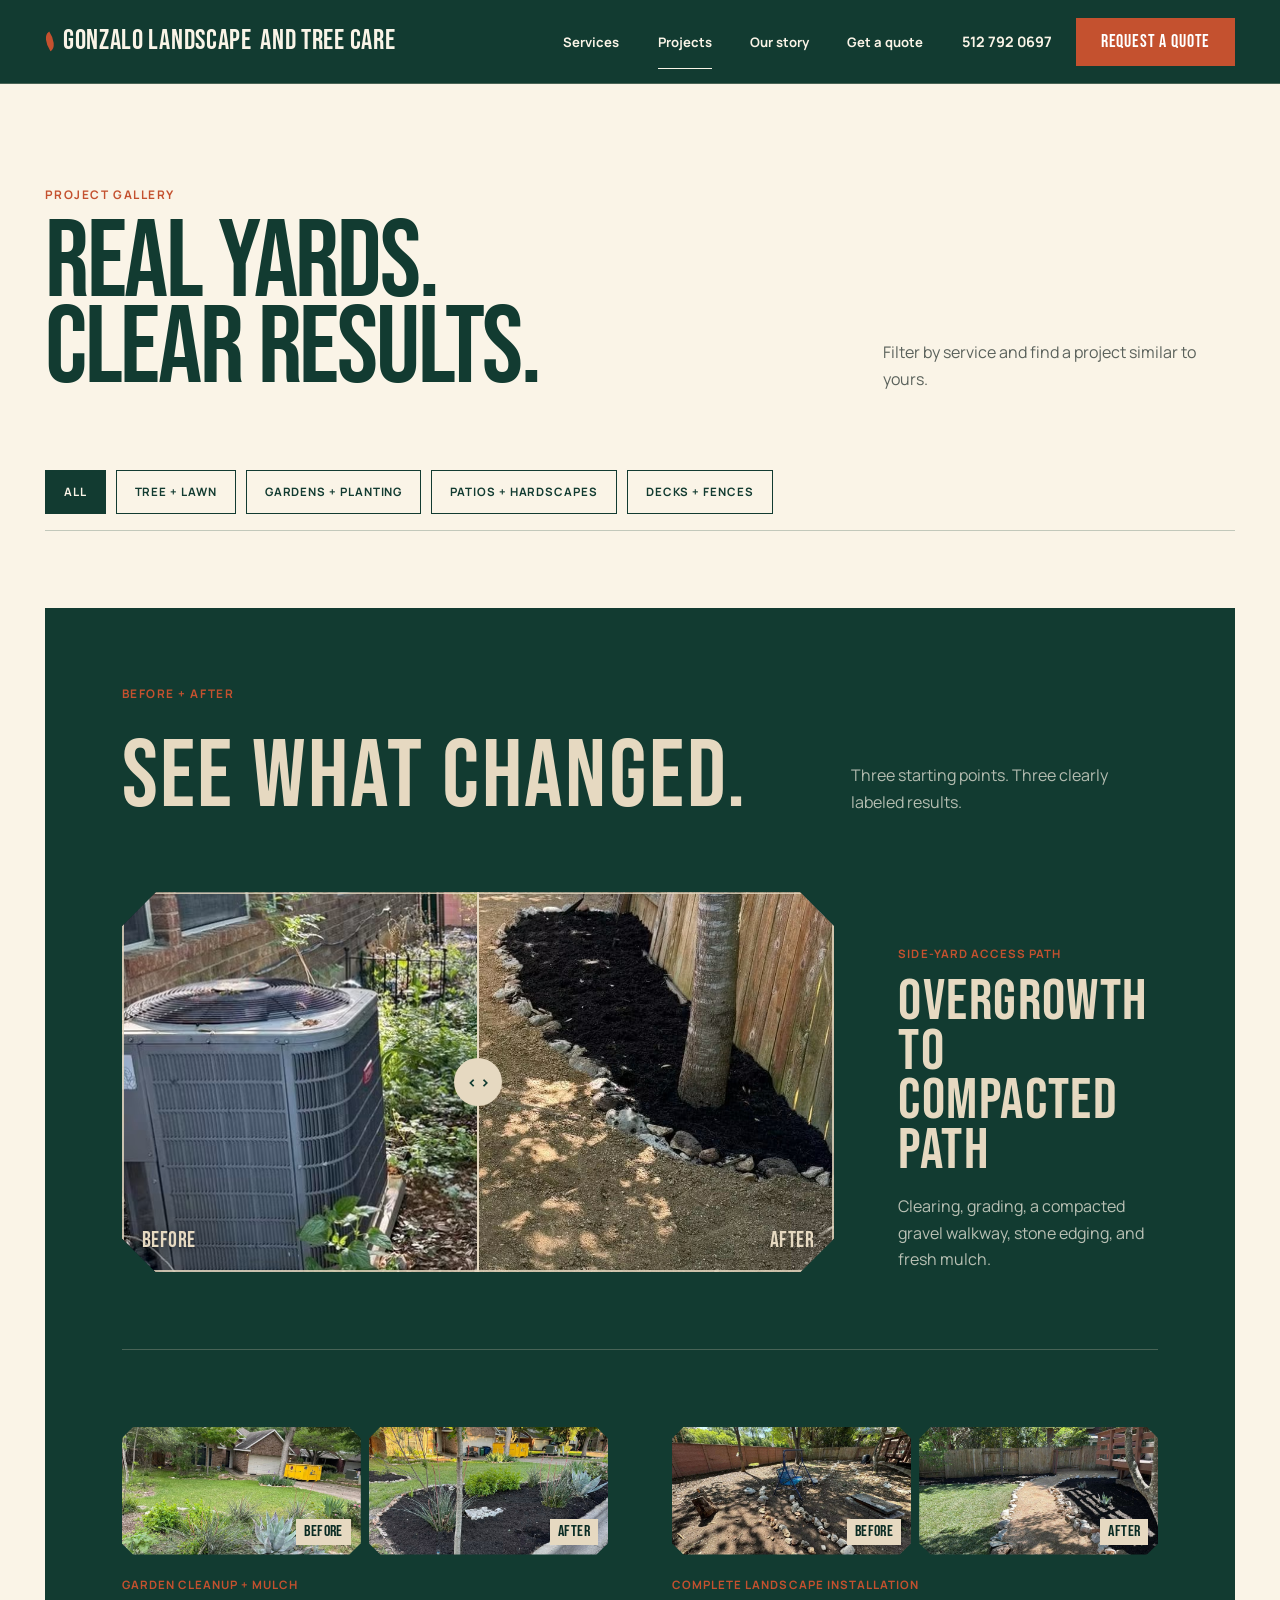
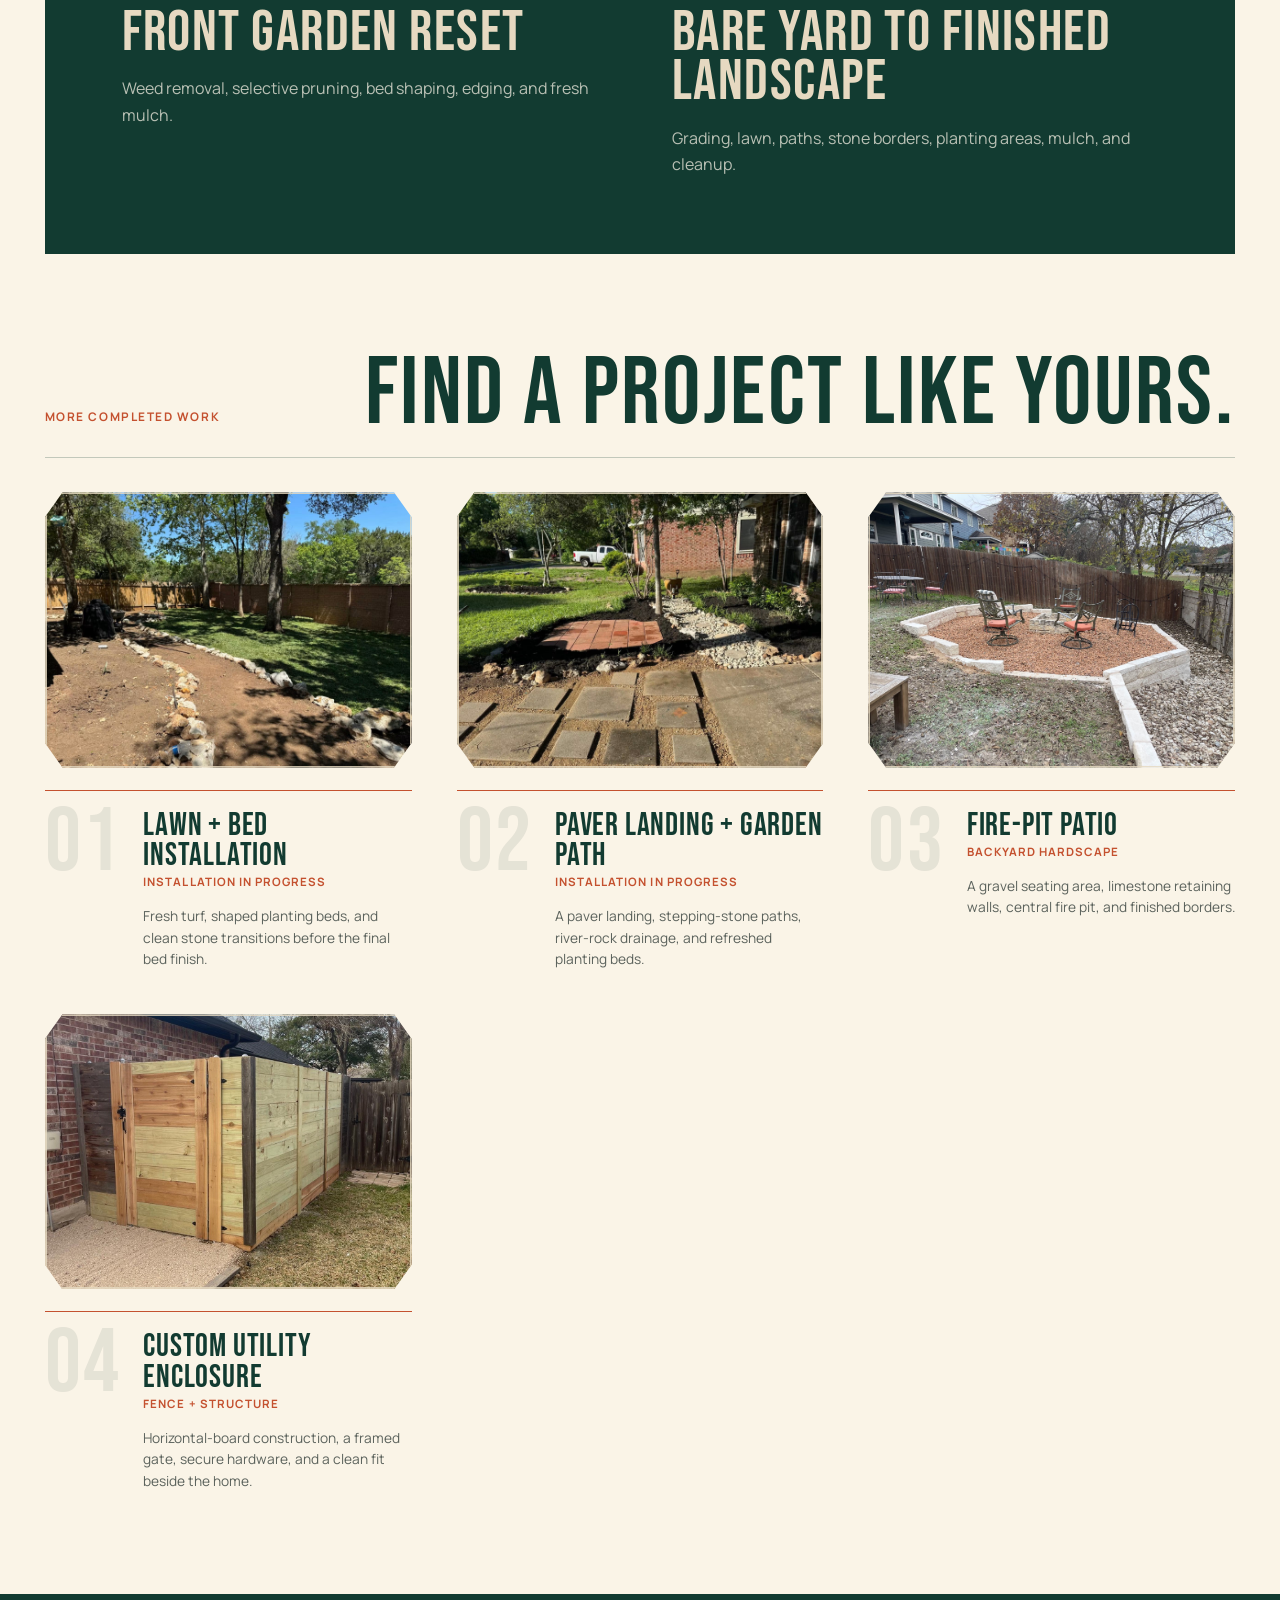
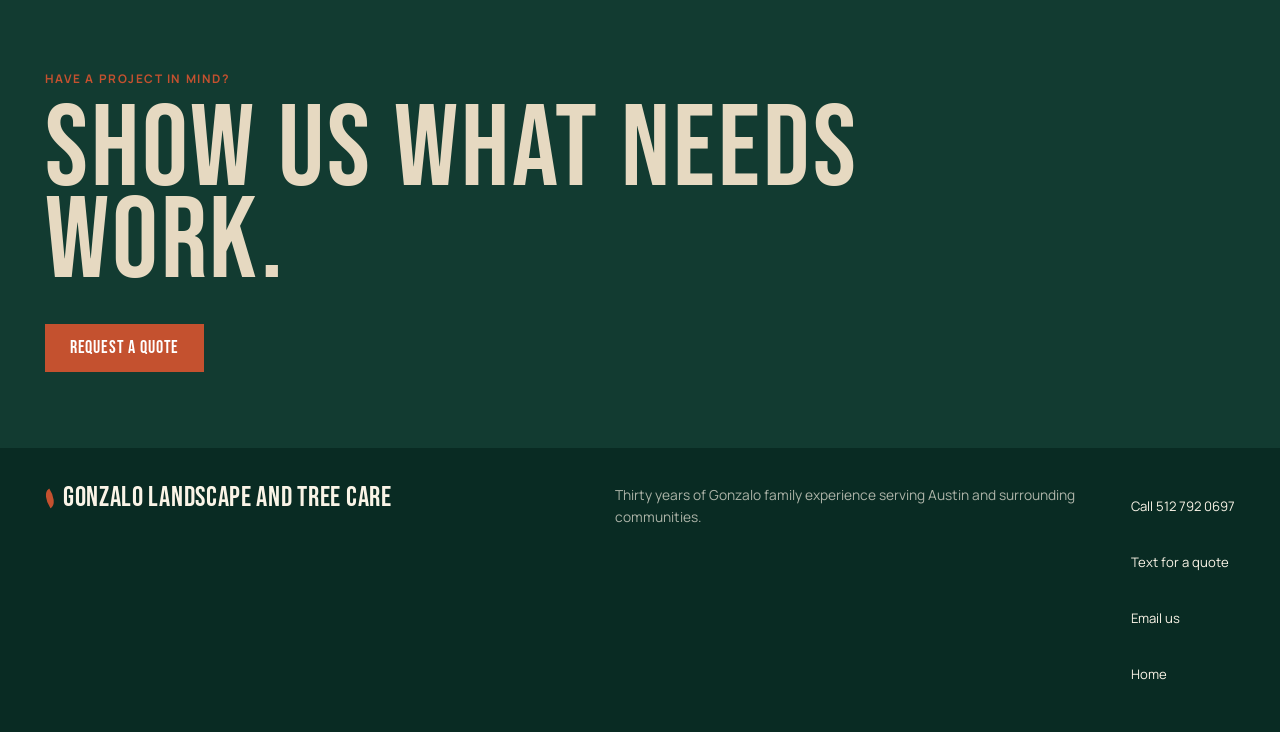
==== projects.html @ c230d627 "Fix mobile company header" ====
<!doctype html>
<html lang="en">
  <head>
    <meta charset="UTF-8" />
    <meta name="viewport" content="width=device-width, initial-scale=1.0" />
    <meta name="description" content="See real Austin-area landscaping projects, including lawn and garden work, patios, paths, decks, fences, and clearly labeled before-and-after results." />
    <meta name="theme-color" content="#123b31" />
    <title>Projects | Gonzalo Landscape and Tree Care</title>
    <link rel="icon" href="data:image/svg+xml,%3Csvg xmlns='http://www.w3.org/2000/svg' viewBox='0 0 64 64'%3E%3Crect width='64' height='64' rx='12' fill='%23123b31'/%3E%3Cpath d='M18 42C18 25 30 13 48 14C47 32 35 44 18 42Z' fill='%23e6d9c1'/%3E%3Cpath d='M19 43C28 34 35 27 47 16' stroke='%23c4512f' stroke-width='4'/%3E%3C/svg%3E" />
    <link rel="preconnect" href="https://fonts.googleapis.com" />
    <link rel="preconnect" href="https://fonts.gstatic.com" crossorigin />
    <link href="https://fonts.googleapis.com/css2?family=Bebas+Neue&amp;family=Manrope:wght@400;500;600;700&amp;display=swap" rel="stylesheet" />
    <link rel="stylesheet" href="styles.css?v=20260812-4" />
  </head>
  <body>
    <a class="skip-link" href="#main-content">Skip to content</a>
    <header class="site-header" data-header>
      <a class="brand display-type" href="index.html"><span class="brand-name">Gonzalo Landscape</span><span class="brand-service">and Tree Care</span></a>
      <button class="menu-toggle display-type" type="button" aria-expanded="false" aria-controls="primary-navigation" data-menu-toggle>Menu</button>
      <nav class="site-nav" id="primary-navigation" aria-label="Primary navigation" data-nav>
        <a href="index.html#services">Services</a>
        <a class="is-current" href="projects.html" aria-current="page">Projects</a>
        <a href="story.html">Our story</a>
        <a href="index.html#quote">Get a quote</a>
      </nav>
      <div class="header-actions">
        <a class="header-phone" href="tel:+15127920697">512 792 0697</a>
        <a class="button button-accent" href="index.html#quote">Request a quote</a>
      </div>
    </header>

    <main id="main-content">
      <section class="projects page-projects section-pad" id="projects" aria-labelledby="projects-title">
        <div class="section-heading reveal">
          <p class="kicker">Project gallery</p>
          <h1 class="display-type" id="projects-title">Real yards.<br />Clear results.</h1>
          <p>Filter by service and find a project similar to yours.</p>
        </div>

        <div class="project-filters" aria-label="Filter landscaping projects">
          <button class="filter-button is-active" type="button" data-filter="all" aria-pressed="true">All</button>
          <button class="filter-button" type="button" data-filter="lawn" aria-pressed="false">Tree + lawn</button>
          <button class="filter-button" type="button" data-filter="gardens" aria-pressed="false">Gardens + planting</button>
          <button class="filter-button" type="button" data-filter="hardscapes" aria-pressed="false">Patios + hardscapes</button>
          <button class="filter-button" type="button" data-filter="fences" aria-pressed="false">Decks + fences</button>
        </div>

        <section class="featured-projects" aria-labelledby="featured-projects-title">
          <div class="featured-projects-heading reveal">
            <p class="kicker">Before + after</p>
            <h2 class="display-type" id="featured-projects-title">See what changed.</h2>
            <p>Three starting points. Three clearly labeled results.</p>
          </div>

          <article class="featured-project featured-project-wide reveal" data-category="hardscapes">
            <div class="compare photo-frame" data-compare style="--compare-position: 50%">
              <img loading="lazy" decoding="async" class="compare-before" src="assets/projects/side-yard-overgrowth-before.jpg" alt="Overgrown side yard before cleanup and path construction" />
              <div class="compare-after"><img loading="lazy" decoding="async" src="assets/projects/side-yard-gravel-path-after.jpg" alt="The same side yard after clearing, grading, edging, and gravel-path installation" /></div>
              <span class="compare-label compare-label-before display-type">Before</span><span class="compare-label compare-label-after display-type">After</span><span class="compare-divider" aria-hidden="true"></span><input class="compare-range" type="range" min="0" max="100" value="50" aria-label="Reveal the side-yard path before and after" data-compare-range />
            </div>
            <div class="featured-project-copy"><p class="project-location">Side-yard access path</p><h3 class="display-type">Overgrowth to compacted path</h3><p>Clearing, grading, a compacted gravel walkway, stone edging, and fresh mulch.</p></div>
          </article>

          <div class="featured-project-pair">
            <article class="featured-project reveal" data-category="gardens"><div class="before-after-images"><figure><img loading="lazy" decoding="async" src="assets/projects/front-garden-overgrown-before.jpg" alt="Overgrown front planting bed before garden cleanup" /><figcaption class="display-type">Before</figcaption></figure><figure><img loading="lazy" decoding="async" src="assets/projects/front-garden-fresh-mulch-after.jpg" alt="Front planting bed after cleanup, pruning, edging, and mulch" /><figcaption class="display-type">After</figcaption></figure></div><div class="featured-project-copy"><p class="project-location">Garden cleanup + mulch</p><h3 class="display-type">Front garden reset</h3><p>Weed removal, selective pruning, bed shaping, edging, and fresh mulch.</p></div></article>
            <article class="featured-project reveal" data-category="gardens hardscapes lawn"><div class="before-after-images"><figure><img loading="lazy" decoding="async" src="assets/projects/backyard-bare-ground-before.jpg" alt="Bare backyard before the full landscape installation" /><figcaption class="display-type">Before</figcaption></figure><figure><img loading="lazy" decoding="async" src="assets/projects/backyard-landscape-finished-after.jpg" alt="Backyard after lawn, gravel paths, stone borders, mulch, and planting" /><figcaption class="display-type">After</figcaption></figure></div><div class="featured-project-copy"><p class="project-location">Complete landscape installation</p><h3 class="display-type">Bare yard to finished landscape</h3><p>Grading, lawn, paths, stone borders, planting areas, mulch, and cleanup.</p></div></article>
          </div>
        </section>

        <div class="project-grid-heading reveal"><p class="kicker">More completed work</p><h2 class="display-type">Find a project like yours.</h2></div>
        <div class="project-grid" data-project-grid>
          <article class="project-card reveal" data-category="lawn gardens"><div class="photo-frame project-photo"><img loading="lazy" decoding="async" src="assets/projects/backyard-lawn-and-beds-progress.jpg" alt="New backyard lawn beside shaped planting beds awaiting final planting and mulch" /></div><div class="project-meta"><span class="project-index display-type">01</span><div><h2 class="display-type">Lawn + bed installation</h2><p class="project-location">Installation in progress</p><p>Fresh turf, shaped planting beds, and clean stone transitions before the final bed finish.</p></div></div></article>
          <article class="project-card reveal" data-category="gardens hardscapes"><div class="photo-frame project-photo"><img loading="lazy" decoding="async" src="assets/projects/front-yard-hardscape-and-beds-progress.jpg" alt="Front-yard installation in progress with a paver landing, stepping stones, river rock, and mulched beds" /></div><div class="project-meta"><span class="project-index display-type">02</span><div><h2 class="display-type">Paver landing + garden path</h2><p class="project-location">Installation in progress</p><p>A paver landing, stepping-stone paths, river-rock drainage, and refreshed planting beds.</p></div></div></article>
          <article class="project-card reveal" data-category="hardscapes"><div class="photo-frame project-photo"><img loading="lazy" decoding="async" src="assets/projects/backyard-gravel-fire-pit-patio-after.jpg?v=20260812-2" alt="Finished backyard gravel patio with limestone retaining walls and a central fire pit" /></div><div class="project-meta"><span class="project-index display-type">03</span><div><h2 class="display-type">Fire-pit patio</h2><p class="project-location">Backyard hardscape</p><p>A gravel seating area, limestone retaining walls, central fire pit, and finished borders.</p></div></div></article>
          <article class="project-card project-card-portrait reveal" data-category="fences"><div class="photo-frame project-photo"><img loading="lazy" decoding="async" src="assets/projects/backyard-horizontal-wood-fence-enclosure-after.jpg?v=20260812-2" alt="New horizontal-board utility enclosure and gate built beside a brick home" /></div><div class="project-meta"><span class="project-index display-type">04</span><div><h2 class="display-type">Custom utility enclosure</h2><p class="project-location">Fence + structure</p><p>Horizontal-board construction, a framed gate, secure hardware, and a clean fit beside the home.</p></div></div></article>
        </div>
      </section>

      <section class="page-cta">
        <p class="kicker">Have a project in mind?</p>
        <h2 class="display-type">Show us what needs work.</h2>
        <a class="button button-accent" href="index.html#quote">Request a quote</a>
      </section>
    </main>

    <footer class="site-footer"><a class="brand display-type" href="index.html">Gonzalo Landscape and Tree Care</a><p>Thirty years of Gonzalo family experience serving Austin and surrounding communities.</p><div class="footer-links"><a href="tel:+15127920697">Call 512 792 0697</a><a href="sms:+15127920697">Text for a quote</a><a href="mailto:gonzalotreeservices@gmail.com">Email us</a><a href="index.html">Home</a></div></footer>
    <script src="script.js?v=20260812-4"></script>
  </body>
</html>
---- styles.css ----
:root {
  --cedar: #123b31;
  --cedar-deep: #092b23;
  --plaster: #faf4e7;
  --limestone: #e6d9c1;
  --sage: #84917a;
  --adobe: #c4512f;
  --adobe-dark: #9f3f25;
  --ink: #102e26;
  --muted: #5b625c;
  --line: rgba(18, 59, 49, 0.24);
  --clip-x: 4.8%;
  --clip-y: 9%;
  --photo-aspect: 15 / 8;
  --page-gutter: clamp(20px, 3.5vw, 58px);
  --header-height: 84px;
  --section-space: clamp(72px, 8vw, 120px);
  --section-space-compact: clamp(56px, 6vw, 88px);
  --tap-target: 44px;
  font-family: "Manrope", ui-sans-serif, system-ui, sans-serif;
  color: var(--ink);
  background: var(--plaster);
}

* {
  box-sizing: border-box;
}

html {
  scroll-behavior: smooth;
}

::selection {
  color: var(--plaster);
  background: var(--adobe);
}

#tree-lawn,
#gardens-planting,
#patios-hardscapes,
#decks-fences,
#projects,
#story,
#quote {
  scroll-margin-top: calc(var(--header-height) + 24px);
}

body {
  min-width: 320px;
  margin: 0;
  overflow-x: clip;
  background: var(--plaster);
}

body.menu-open {
  overflow: hidden;
}

img {
  display: block;
  width: 100%;
  max-width: 100%;
}

button,
input,
select,
textarea {
  font: inherit;
}

a {
  color: inherit;
  text-decoration: none;
}

:focus-visible {
  outline: 3px solid var(--adobe);
  outline-offset: 4px;
}

.skip-link {
  position: fixed;
  top: 12px;
  left: 12px;
  z-index: 100;
  padding: 11px 16px;
  color: var(--plaster);
  background: var(--cedar-deep);
  font-size: 0.78rem;
  font-weight: 700;
  transform: translateY(-150%);
  transition: transform 160ms ease;
}

.skip-link:focus {
  transform: translateY(0);
}

.display-type {
  font-family: "Bebas Neue", Impact, sans-serif;
  font-weight: 400;
  letter-spacing: 0.025em;
  text-transform: uppercase;
}

.site-header {
  position: sticky;
  top: 0;
  z-index: 30;
  display: grid;
  grid-template-columns: minmax(220px, 1fr) auto auto;
  align-items: center;
  min-height: 84px;
  padding: 14px var(--page-gutter);
  color: var(--plaster);
  background: var(--cedar);
  border-bottom: 1px solid rgba(230, 217, 193, 0.26);
  transition: box-shadow 180ms ease;
}

.site-header.is-scrolled {
  box-shadow: 0 12px 30px rgba(9, 43, 35, 0.2);
}

.brand {
  display: inline-flex;
  gap: 0.3em;
  align-items: center;
  width: fit-content;
  font-size: clamp(1.65rem, 2.2vw, 2.2rem);
  line-height: 1;
}

.brand::before {
  flex: 0 0 auto;
  width: 0.34em;
  height: 0.62em;
  content: "";
  background: var(--adobe);
  border-radius: 100% 0;
  transform: rotate(-34deg);
}

.brand-name,
.brand-service {
  white-space: nowrap;
}

.site-nav {
  display: flex;
  align-items: center;
  gap: clamp(20px, 3vw, 46px);
  margin-right: clamp(22px, 3vw, 46px);
  font-size: 0.82rem;
  font-weight: 700;
}

.site-nav a,
.footer-links a,
.text-link {
  position: relative;
}

.site-nav a,
.header-phone,
.text-link {
  display: inline-flex;
  align-items: center;
  min-height: var(--tap-target);
}

.site-nav a::after,
.footer-links a::after,
.text-link::after {
  position: absolute;
  right: 0;
  bottom: -5px;
  left: 0;
  height: 1px;
  content: "";
  background: currentColor;
  transform: scaleX(0);
  transform-origin: right;
  transition: transform 180ms ease;
}

.site-nav a:hover::after,
.site-nav a:focus-visible::after,
.site-nav a.is-current::after,
.footer-links a:hover::after,
.footer-links a:focus-visible::after,
.text-link:hover::after,
.text-link:focus-visible::after {
  transform: scaleX(1);
  transform-origin: left;
}

.header-actions {
  display: flex;
  align-items: center;
  gap: 24px;
}

.header-phone {
  white-space: nowrap;
  font-size: 0.9rem;
  font-weight: 700;
}

.menu-toggle {
  display: none;
  min-width: 56px;
  min-height: var(--tap-target);
  color: var(--plaster);
  border: 0;
  background: transparent;
  font-size: 1.3rem;
  cursor: pointer;
}

.button {
  display: inline-flex;
  align-items: center;
  justify-content: center;
  min-height: 48px;
  padding: 0 24px;
  border: 1px solid transparent;
  border-radius: 0;
  font-family: "Bebas Neue", Impact, sans-serif;
  font-size: 1.15rem;
  letter-spacing: 0.045em;
  text-transform: uppercase;
  cursor: pointer;
  transition: transform 180ms ease, background-color 180ms ease, color 180ms ease;
}

.button:hover,
.button:focus-visible {
  transform: translateY(-2px);
}

.button-primary {
  color: var(--plaster);
  background: var(--cedar);
}

.button-primary:hover,
.button-primary:focus-visible {
  background: var(--cedar-deep);
}

.button-accent {
  color: #fff;
  background: var(--adobe);
}

.button-accent:hover,
.button-accent:focus-visible {
  background: var(--adobe-dark);
}

.button-outline {
  color: var(--cedar);
  border-color: var(--cedar);
  background: transparent;
}

.button-outline:hover,
.button-outline:focus-visible {
  color: var(--plaster);
  background: var(--cedar);
}

.hero {
  display: grid;
  grid-template-columns: minmax(0, 1.1fr) minmax(320px, 0.9fr);
  align-items: end;
  min-height: 0;
  padding: clamp(40px, 5vw, 72px) 0 0;
  color: var(--ink);
  background: var(--plaster);
}

.hero-copy {
  display: contents;
}

.hero-copy > .kicker,
.hero-copy > h1 {
  grid-column: 1;
  margin-right: clamp(36px, 6vw, 96px);
  margin-left: var(--page-gutter);
}

.hero-copy > .kicker {
  align-self: end;
}

.kicker {
  margin: 0 0 18px;
  color: var(--adobe);
  font-size: 0.74rem;
  font-weight: 700;
  letter-spacing: 0.13em;
  text-transform: uppercase;
}

.hero h1 {
  max-width: 760px;
  margin-top: 0;
  margin-bottom: 0;
  color: var(--cedar);
  font-size: clamp(4.5rem, 7.2vw, 8rem);
  line-height: 0.78;
  letter-spacing: -0.025em;
}

.hero-intro {
  grid-column: 2;
  grid-row: 1 / span 2;
  max-width: 600px;
  margin: 0 var(--page-gutter) 0 0;
  padding: 10px 0 4px clamp(24px, 3vw, 48px);
  border-left: 3px solid var(--adobe);
}

.hero-intro > p {
  max-width: 480px;
  margin: 0;
  color: var(--muted);
  font-size: clamp(1rem, 1.4vw, 1.16rem);
  line-height: 1.48;
}

.hero-contact {
  display: flex;
  flex-wrap: wrap;
  gap: 12px;
  align-items: center;
  margin-top: 28px;
}

.text-link {
  padding: 10px 0;
  font-size: 0.9rem;
  font-weight: 700;
}

.hero-comparison {
  grid-column: 1 / -1;
  min-width: 0;
  margin-top: clamp(36px, 4vw, 58px);
}

.hero-comparison > p {
  margin: 0;
  padding: 12px var(--page-gutter) 14px;
  color: var(--muted);
  font-size: 0.78rem;
  text-align: right;
}

.hero-comparison .photo-frame {
  height: clamp(460px, 56vw, 760px);
  border: 0;
  aspect-ratio: auto;
  clip-path: none;
}

.service-index {
  display: grid;
  grid-template-columns: 1.15fr repeat(3, minmax(0, 1fr));
  border-top: 1px solid var(--line);
  border-bottom: 1px solid var(--line);
  background: var(--plaster);
}

.service-row {
  min-width: 0;
  min-height: 220px;
  padding: clamp(24px, 3vw, 42px) clamp(20px, 2.8vw, 40px);
  border-right: 1px solid var(--line);
  transition: color 180ms ease, background-color 180ms ease;
}

.service-row:last-child {
  border-right: 0;
}

.service-row:hover {
  color: var(--plaster);
  background: var(--cedar);
}

.service-number {
  color: var(--cedar);
  font-size: clamp(3.5rem, 5vw, 5.6rem);
  line-height: 0.8;
}

.service-row:hover .service-number {
  color: var(--limestone);
}

.service-row h2 {
  margin: 24px 0 10px;
  font-size: clamp(1.55rem, 2vw, 2.25rem);
  line-height: 0.95;
}

.service-row p {
  margin: 0;
  color: var(--muted);
  font-size: 0.88rem;
  line-height: 1.55;
}

.service-row:hover p {
  color: rgba(250, 244, 231, 0.76);
}

.service-action {
  display: block;
  margin-top: 24px;
  color: var(--adobe);
  font-size: 0.7rem;
  font-weight: 700;
  letter-spacing: 0.08em;
  text-transform: uppercase;
}

.service-row:hover .service-action {
  color: var(--limestone);
}

.service-guide {
  background: var(--plaster);
}

.service-guide-collapsed {
  padding-top: var(--section-space-compact);
  padding-bottom: var(--section-space-compact);
}

.service-disclosure summary {
  display: flex;
  gap: 32px;
  align-items: end;
  justify-content: space-between;
  cursor: pointer;
  list-style: none;
}

.service-disclosure summary::-webkit-details-marker {
  display: none;
}

.service-disclosure-title {
  display: block;
  max-width: 820px;
  margin-top: 12px;
  color: var(--cedar);
  font-size: clamp(3.2rem, 6.5vw, 7rem);
  line-height: 0.84;
}

.service-disclosure-action {
  flex: 0 0 auto;
  padding-bottom: 8px;
  color: var(--adobe);
  font-size: 0.72rem;
  font-weight: 700;
  letter-spacing: 0.08em;
  text-transform: uppercase;
}

.service-disclosure .when-open {
  display: none;
}

.service-disclosure[open] .when-closed {
  display: none;
}

.service-disclosure[open] .when-open {
  display: inline;
}

.service-disclosure-content {
  padding-top: 24px;
}

.service-jump-nav {
  position: sticky;
  top: var(--header-height);
  z-index: 12;
  display: grid;
  grid-template-columns: repeat(4, minmax(0, 1fr));
  margin: clamp(42px, 6vw, 76px) 0 0;
  color: var(--plaster);
  background: var(--cedar);
  box-shadow: 0 14px 30px rgba(9, 43, 35, 0.12);
}

.service-jump-nav a {
  padding: 17px 20px;
  border-right: 1px solid rgba(230, 217, 193, 0.24);
  font-size: 0.72rem;
  font-weight: 700;
  letter-spacing: 0.07em;
  text-align: center;
  text-transform: uppercase;
  transition: color 160ms ease, background-color 160ms ease;
}

.service-jump-nav a:last-child {
  border-right: 0;
}

.service-jump-nav a:hover,
.service-jump-nav a:focus-visible {
  color: var(--cedar-deep);
  background: var(--limestone);
}

.service-detail {
  display: grid;
  grid-template-columns: minmax(280px, 0.72fr) minmax(0, 1.28fr);
  gap: clamp(42px, 8vw, 120px);
  align-items: center;
  padding: var(--section-space) 0;
  border-bottom: 1px solid var(--line);
}

.service-detail-reverse .service-detail-copy {
  order: 2;
}

.service-detail-reverse .service-detail-media {
  order: 1;
}

.service-detail-copy {
  position: relative;
}

.service-detail-number {
  position: absolute;
  top: -34px;
  right: 0;
  margin: 0;
  color: rgba(18, 59, 49, 0.08);
  font-size: clamp(6rem, 11vw, 11rem);
  line-height: 0.78;
  pointer-events: none;
}

.service-detail-copy h3 {
  position: relative;
  max-width: 640px;
  margin: 0;
  color: var(--cedar);
  font-size: clamp(3.6rem, 6.5vw, 7rem);
  line-height: 0.8;
  letter-spacing: -0.015em;
}

.service-detail-copy > p:not(.kicker, .service-detail-number) {
  max-width: 540px;
  margin: 26px 0 0;
  color: var(--muted);
  line-height: 1.7;
}

.service-scope {
  display: grid;
  grid-template-columns: repeat(2, minmax(0, 1fr));
  gap: 0 24px;
  margin: 34px 0;
  padding: 0;
  border-top: 1px solid var(--line);
  list-style: none;
}

.service-scope li {
  padding: 13px 0;
  border-bottom: 1px solid var(--line);
  font-size: 0.75rem;
  font-weight: 700;
  letter-spacing: 0.045em;
  text-transform: uppercase;
}

.service-detail-media {
  margin: 0;
}

.service-detail-media .photo-frame {
  aspect-ratio: 4 / 3;
}

.service-detail-media-portrait {
  justify-self: center;
  width: min(100%, 640px);
}

.service-detail-media-portrait .photo-frame {
  aspect-ratio: 4 / 5;
}

.service-detail-media figcaption {
  margin-top: 14px;
  color: var(--muted);
  font-size: 0.7rem;
  font-weight: 700;
  letter-spacing: 0.07em;
  text-transform: uppercase;
}

.feature-landscape {
  padding: 0;
  background: var(--plaster);
}

.photo-frame {
  position: relative;
  overflow: hidden;
  aspect-ratio: var(--photo-aspect);
  clip-path: polygon(
    var(--clip-x) 0,
    calc(100% - var(--clip-x)) 0,
    100% var(--clip-y),
    100% calc(100% - var(--clip-y)),
    calc(100% - var(--clip-x)) 100%,
    var(--clip-x) 100%,
    0 calc(100% - var(--clip-y)),
    0 var(--clip-y)
  );
  background: var(--cedar);
}

.photo-frame > img {
  width: 100%;
  height: 100%;
  object-fit: cover;
}

.photo-frame::after {
  position: absolute;
  inset: 0;
  z-index: 3;
  content: "";
  pointer-events: none;
  border: 2px solid rgba(230, 217, 193, 0.82);
  clip-path: inherit;
}

.photo-frame-wide {
  width: 100%;
}

.photo-frame-wide img {
  height: 100%;
  object-fit: cover;
  transition: transform 900ms cubic-bezier(0.2, 0.7, 0.2, 1);
}

.photo-frame-wide:hover img {
  transform: scale(1.025);
}

.story {
  display: grid;
  grid-template-columns: minmax(0, 1.15fr) minmax(280px, 0.65fr);
  gap: clamp(48px, 9vw, 140px);
  align-items: end;
  background: var(--limestone);
}

.story-heading h2 {
  max-width: 920px;
  margin: 0;
  color: var(--cedar);
  font-size: clamp(4.5rem, 8.8vw, 9.4rem);
  line-height: 0.79;
  letter-spacing: -0.02em;
}

.story-copy {
  border-top: 2px solid var(--adobe);
  padding-top: 26px;
}

.story-copy > p {
  margin: 0 0 18px;
  color: var(--muted);
  line-height: 1.7;
}

.story-copy .story-signature {
  margin: 34px 0 0;
  color: var(--adobe);
  font-size: clamp(1.6rem, 2.4vw, 2.5rem);
  line-height: 1;
}

.section-pad {
  padding: var(--section-space) var(--page-gutter);
}

.projects {
  background: var(--plaster);
}

.projects-invite {
  display: grid;
  grid-template-columns: minmax(300px, 0.68fr) minmax(0, 1.2fr);
  gap: clamp(48px, 8vw, 120px);
  align-items: center;
  color: var(--plaster);
  background: var(--cedar);
}

.projects-invite-copy h2 {
  margin: 0;
  color: var(--limestone);
  font-size: clamp(4rem, 7vw, 7.4rem);
  line-height: 0.8;
}

.projects-invite-copy > p:not(.kicker) {
  margin: 28px 0 32px;
  color: rgba(250, 244, 231, 0.72);
  line-height: 1.7;
}

.projects-invite-images {
  display: grid;
  grid-template-columns: repeat(2, minmax(0, 1fr));
  gap: 8px;
}

.projects-invite-images figure {
  position: relative;
  aspect-ratio: 15 / 8;
  margin: 0;
  overflow: hidden;
  clip-path: polygon(4.8% 0, 95.2% 0, 100% 9%, 100% 91%, 95.2% 100%, 4.8% 100%, 0 91%, 0 9%);
}

.projects-invite-images img {
  width: 100%;
  height: 100%;
  object-fit: cover;
}

.projects-invite-images figcaption {
  position: absolute;
  right: 12px;
  bottom: 12px;
  padding: 6px 9px;
  color: var(--cedar-deep);
  background: var(--limestone);
}

.section-heading {
  display: grid;
  grid-template-columns: minmax(0, 1.15fr) minmax(260px, 0.55fr);
  gap: 24px clamp(40px, 8vw, 120px);
  align-items: end;
}

.section-heading .kicker {
  grid-column: 1 / -1;
  margin-bottom: -6px;
}

.section-heading h2,
.page-projects .section-heading h1,
.results-copy h2,
.quote-copy h2 {
  margin: 0;
  color: var(--cedar);
  font-size: clamp(4.4rem, 8.6vw, 9rem);
  line-height: 0.78;
  letter-spacing: -0.02em;
}

.page-projects {
  min-height: calc(100svh - var(--header-height));
}

.page-projects .section-heading h1 {
  margin: 0;
}

.page-cta {
  display: grid;
  justify-items: start;
  padding: var(--section-space-compact) var(--page-gutter);
  color: var(--plaster);
  background: var(--cedar);
}

.page-cta h2 {
  max-width: 950px;
  margin: 0 0 34px;
  color: var(--limestone);
  font-size: clamp(4.5rem, 9vw, 9rem);
  line-height: 0.8;
}

.story-hero {
  display: grid;
  grid-template-columns: minmax(320px, 0.75fr) minmax(0, 1.25fr);
  gap: clamp(40px, 7vw, 110px);
  align-items: center;
  min-height: calc(100svh - var(--header-height));
  padding: clamp(54px, 7vw, 100px) var(--page-gutter);
  background: var(--plaster);
}

.story-hero-copy h1 {
  margin: 0;
  color: var(--cedar);
  font-size: clamp(4.8rem, 8vw, 8.5rem);
  line-height: 0.78;
}

.story-hero-copy > p:last-child,
.story-prose p,
.story-proof-copy p {
  color: var(--muted);
  line-height: 1.7;
}

.story-hero-copy > p:last-child {
  max-width: 560px;
  margin: 32px 0 0;
}

.story-hero-media {
  margin: 0;
}

.story-hero-media figcaption {
  margin-top: 12px;
  color: var(--muted);
  font-size: 0.7rem;
  font-weight: 700;
  letter-spacing: 0.07em;
  text-align: right;
  text-transform: uppercase;
}

.story-chapter {
  display: grid;
  grid-template-columns: auto minmax(300px, 0.8fr) minmax(300px, 0.75fr);
  gap: clamp(30px, 6vw, 90px);
  background: var(--limestone);
}

.story-chapter-number {
  margin: 0;
  color: var(--adobe);
  font-size: clamp(5rem, 9vw, 9rem);
  line-height: 0.8;
}

.story-chapter h2,
.story-proof-copy h2 {
  margin: 0;
  color: var(--cedar);
  font-size: clamp(4rem, 7vw, 7rem);
  line-height: 0.82;
}

.story-prose p,
.story-proof-copy p {
  margin: 0 0 22px;
}

.story-proof {
  display: grid;
  grid-template-columns: minmax(0, 1.15fr) minmax(300px, 0.72fr);
  gap: clamp(44px, 8vw, 120px);
  align-items: center;
  background: var(--plaster);
}

.story-proof-copy h2 {
  margin-bottom: 32px;
  font-size: clamp(3.8rem, 6vw, 6.5rem);
  overflow-wrap: anywhere;
}

.story-values {
  background: var(--plaster);
}

.story-values .section-heading {
  margin-bottom: clamp(48px, 7vw, 90px);
}

.section-heading > p:last-child,
.results-copy > p,
.quote-copy > p {
  max-width: 470px;
  margin: 0;
  color: var(--muted);
  font-size: 1rem;
  line-height: 1.7;
}

.project-filters {
  display: flex;
  flex-wrap: wrap;
  gap: 10px;
  margin: clamp(42px, 6vw, 80px) 0 28px;
  padding-bottom: 16px;
  border-bottom: 1px solid var(--line);
}

.featured-projects {
  margin: var(--section-space-compact) 0 var(--section-space);
  padding: var(--section-space-compact);
  color: var(--plaster);
  background: var(--cedar);
}

.featured-projects-heading {
  display: grid;
  grid-template-columns: minmax(0, 1fr) minmax(260px, 0.48fr);
  gap: 20px clamp(36px, 7vw, 100px);
  align-items: end;
  margin-bottom: clamp(44px, 6vw, 76px);
}

.featured-projects-heading .kicker {
  grid-column: 1 / -1;
}

.featured-projects-heading h2,
.project-grid-heading h2 {
  margin: 0;
  font-size: clamp(4rem, 7.5vw, 7.6rem);
  line-height: 0.8;
}

.featured-projects-heading h2 {
  color: var(--limestone);
}

.featured-projects-heading > p:last-child {
  margin: 0;
  color: rgba(250, 244, 231, 0.7);
  line-height: 1.7;
}

.featured-project-wide {
  display: grid;
  grid-template-columns: minmax(0, 1.25fr) minmax(260px, 0.45fr);
  gap: clamp(28px, 5vw, 72px);
  align-items: end;
}

.featured-project-copy h3 {
  margin: 8px 0 18px;
  color: var(--limestone);
  font-size: clamp(2.6rem, 4.5vw, 4.8rem);
  line-height: 0.86;
}

.featured-project-copy > p:last-child {
  margin: 0;
  color: rgba(250, 244, 231, 0.72);
  line-height: 1.65;
}

.featured-project-pair {
  display: grid;
  grid-template-columns: repeat(2, minmax(0, 1fr));
  gap: clamp(30px, 5vw, 72px);
  margin-top: var(--section-space-compact);
  padding-top: var(--section-space-compact);
  border-top: 1px solid rgba(230, 217, 193, 0.25);
}

.featured-project-pair .before-after-images figure {
  aspect-ratio: 15 / 8;
  clip-path: polygon(4.8% 0, 95.2% 0, 100% 9%, 100% 91%, 95.2% 100%, 4.8% 100%, 0 91%, 0 9%);
}

.featured-project-pair .featured-project-copy {
  margin-top: 22px;
}

.project-grid-heading {
  display: flex;
  justify-content: space-between;
  gap: 30px;
  align-items: end;
  margin-bottom: 34px;
  padding-bottom: 24px;
  border-bottom: 1px solid var(--line);
}

.project-grid-heading .kicker {
  margin-bottom: 8px;
}

.project-grid-heading h2 {
  color: var(--cedar);
}

.project-grid-heading > p:last-child {
  max-width: 430px;
  margin: 0;
  color: var(--muted);
  line-height: 1.65;
}

.project-process {
  margin-top: var(--section-space);
}

.project-process-grid {
  display: grid;
  grid-template-columns: repeat(3, minmax(0, 1fr));
  gap: clamp(28px, 4vw, 54px);
}

.project-process-grid figure {
  margin: 0;
}

.project-process-grid .photo-straighten-left {
  transform: rotate(-14deg) scale(1.32);
}

.project-process-grid figcaption {
  display: grid;
  gap: 8px;
  padding-top: 18px;
  color: var(--muted);
  line-height: 1.55;
}

.project-process-grid figcaption span {
  color: var(--cedar);
  font-size: 1.8rem;
  line-height: 1;
}

.filter-button {
  min-height: var(--tap-target);
  padding: 8px 18px;
  color: var(--cedar);
  border: 1px solid var(--cedar);
  background: transparent;
  font-size: 0.72rem;
  font-weight: 700;
  letter-spacing: 0.08em;
  text-transform: uppercase;
  cursor: pointer;
  transition: color 160ms ease, background-color 160ms ease;
}

.filter-button:hover,
.filter-button:focus-visible,
.filter-button.is-active {
  color: var(--plaster);
  background: var(--cedar);
}

[data-category].is-filtered-out {
  display: none;
}

.project-grid {
  display: grid;
  grid-template-columns: repeat(3, minmax(0, 1fr));
  gap: clamp(22px, 3.5vw, 54px);
}

.project-card {
  min-width: 0;
  transition: opacity 250ms ease, transform 250ms ease;
}

.project-card.is-filtered-out {
  display: none;
}

.project-photo img {
  height: 100%;
  object-fit: cover;
  transition: transform 650ms cubic-bezier(0.2, 0.7, 0.2, 1);
}

.project-photo,
.project-card-portrait .project-photo {
  aspect-ratio: 4 / 3;
}

.project-card:hover .project-photo img {
  transform: scale(1.045);
}

.project-meta {
  display: grid;
  grid-template-columns: auto minmax(0, 1fr);
  gap: 22px;
  margin-top: 22px;
  padding-top: 20px;
  border-top: 1px solid var(--adobe);
}

.project-index {
  color: rgba(18, 59, 49, 0.09);
  font-size: clamp(4.5rem, 7vw, 7.7rem);
  line-height: 0.72;
}

.project-meta h3,
.project-meta h2 {
  margin: 0;
  color: var(--cedar);
  font-size: clamp(1.8rem, 2.5vw, 2.8rem);
  line-height: 0.95;
}

.project-location {
  margin: 3px 0 16px;
  color: var(--adobe);
  font-size: 0.72rem;
  font-weight: 700;
  letter-spacing: 0.09em;
  text-transform: uppercase;
}

.project-meta div > p:last-child {
  margin: 0;
  color: var(--muted);
  font-size: 0.86rem;
  line-height: 1.55;
}

.results {
  display: grid;
  grid-template-columns: minmax(260px, 0.55fr) minmax(0, 1.25fr);
  gap: clamp(48px, 8vw, 120px);
  color: var(--plaster);
  background: var(--cedar);
}

.results-copy {
  align-self: center;
}

.results-copy h2 {
  color: var(--limestone);
}

.results-copy > p {
  margin-top: 28px;
  color: rgba(250, 244, 231, 0.72);
}

.scope-list {
  display: grid;
  gap: 14px;
  margin: 34px 0 0;
  padding: 0;
  list-style: none;
}

.scope-list li {
  padding: 0 0 14px;
  border-bottom: 1px solid rgba(230, 217, 193, 0.2);
  font-size: 0.85rem;
  font-weight: 700;
  letter-spacing: 0.06em;
  text-transform: uppercase;
}

.comparison-stories {
  min-width: 0;
}

.comparison-feature h3,
.before-after-story h3 {
  margin: 20px 0 0;
  color: var(--limestone);
  font-size: clamp(2rem, 3.4vw, 3.4rem);
  line-height: 0.95;
}

.comparison-feature > p,
.before-after-story > p {
  margin: 8px 0 0;
  color: rgba(250, 244, 231, 0.68);
  font-size: 0.84rem;
  line-height: 1.55;
}

.before-after-pairs {
  display: grid;
  grid-template-columns: repeat(2, minmax(0, 1fr));
  gap: clamp(24px, 4vw, 48px);
  margin-top: 0;
  padding-top: 0;
}

.before-after-images {
  display: grid;
  grid-template-columns: repeat(2, minmax(0, 1fr));
  gap: 8px;
}

.before-after-images figure {
  position: relative;
  min-width: 0;
  aspect-ratio: 4 / 5;
  margin: 0;
  overflow: hidden;
  background: var(--cedar-deep);
}

.before-after-images img {
  width: 100%;
  height: 100%;
  object-fit: cover;
}

.before-after-images figcaption {
  position: absolute;
  right: 10px;
  bottom: 10px;
  padding: 5px 8px;
  color: var(--cedar-deep);
  background: var(--limestone);
  font-size: 1rem;
  line-height: 1;
}

.compare {
  background: var(--cedar-deep);
  isolation: isolate;
}

.compare img,
.compare-after {
  position: absolute;
  inset: 0;
  width: 100%;
  height: 100%;
}

.compare img {
  object-fit: cover;
}

.compare-after {
  z-index: 1;
  width: 100%;
  clip-path: inset(0 0 0 var(--compare-position));
}

.compare-after img {
  width: 100%;
}

.compare-divider {
  position: absolute;
  top: 0;
  bottom: 0;
  left: var(--compare-position);
  z-index: 4;
  width: 2px;
  background: var(--limestone);
  transform: translateX(-1px);
  pointer-events: none;
}

.compare-divider::before {
  position: absolute;
  top: 50%;
  left: 50%;
  display: grid;
  place-items: center;
  width: 48px;
  height: 48px;
  content: "‹  ›";
  color: var(--cedar);
  background: var(--limestone);
  border-radius: 50%;
  font-family: "Manrope", sans-serif;
  font-weight: 700;
  transform: translate(-50%, -50%);
}

.compare-range {
  position: absolute;
  inset: 0;
  z-index: 8;
  width: 100%;
  height: 100%;
  margin: 0;
  opacity: 0;
  cursor: ew-resize;
}

.compare:has(.compare-range:focus-visible) .compare-divider::before {
  outline: 3px solid var(--adobe);
  outline-offset: 4px;
}

.compare-label {
  position: absolute;
  bottom: 18px;
  z-index: 5;
  color: var(--limestone);
  font-size: 1.4rem;
  text-shadow: 0 1px 8px rgba(0, 0, 0, 0.45);
}

.compare-label-before {
  left: 20px;
}

.compare-label-after {
  right: 20px;
}

.process {
  background: var(--plaster);
}

.process .section-heading {
  margin-bottom: clamp(40px, 7vw, 86px);
}

.process-list {
  margin: 0;
  padding: 0;
  border-top: 1px solid var(--line);
  list-style: none;
}

.process-list li {
  display: grid;
  grid-template-columns: minmax(90px, 0.23fr) minmax(0, 1fr);
  gap: 24px;
  align-items: center;
  padding: clamp(24px, 4vw, 48px) 0;
  border-bottom: 1px solid var(--line);
}

.process-list li > span {
  color: var(--adobe);
  font-size: clamp(3rem, 5vw, 5rem);
  line-height: 0.8;
}

.process-list h3 {
  margin: 0;
  color: var(--cedar);
  font-size: clamp(2rem, 4vw, 4rem);
  line-height: 0.95;
}

.process-list p {
  max-width: 650px;
  margin: 8px 0 0;
  color: var(--muted);
  line-height: 1.6;
}

.quote {
  display: grid;
  grid-template-columns: minmax(0, 1fr) minmax(320px, 0.72fr);
  gap: clamp(50px, 8vw, 120px);
  padding: var(--section-space) var(--page-gutter);
  color: var(--plaster);
  background: var(--adobe);
}

.quote-copy h2 {
  color: var(--plaster);
}

.quote-copy > p {
  margin-top: 28px;
  color: rgba(250, 244, 231, 0.78);
}

.quote .kicker {
  color: var(--cedar-deep);
}

.quote-phone {
  display: block;
  width: fit-content;
  margin-top: 34px;
  color: var(--limestone);
  font-size: clamp(2.7rem, 5vw, 5.2rem);
  line-height: 1;
}

.quote-copy .quote-email {
  margin-top: 18px;
  color: rgba(250, 244, 231, 0.72);
  font-size: 0.82rem;
  line-height: 1.5;
}

.quote-email a {
  display: inline-flex;
  align-items: center;
  min-height: var(--tap-target);
  color: var(--plaster);
  font-weight: 700;
  overflow-wrap: anywhere;
  text-decoration: underline;
  text-decoration-color: rgba(250, 244, 231, 0.42);
  text-underline-offset: 4px;
}

.quote-form {
  display: grid;
  gap: 17px;
  align-self: start;
}

.quote-form label {
  display: grid;
  gap: 8px;
  font-size: 0.74rem;
  font-weight: 700;
  letter-spacing: 0.07em;
  text-transform: uppercase;
}

.optional-label {
  color: rgba(250, 244, 231, 0.62);
  font-weight: 500;
  letter-spacing: 0;
  text-transform: none;
}

.service-options {
  min-width: 0;
  margin: 0;
  padding: 0;
  border: 0;
}

.service-options legend {
  padding: 0;
  font-size: 0.74rem;
  font-weight: 700;
  letter-spacing: 0.07em;
  text-transform: uppercase;
}

.service-options > p {
  margin: 5px 0 12px;
  color: rgba(250, 244, 231, 0.72);
  font-size: 0.78rem;
}

.service-options-grid {
  display: grid;
  grid-template-columns: repeat(2, minmax(0, 1fr));
  gap: 0 20px;
  border-top: 1px solid rgba(250, 244, 231, 0.35);
}

.quote-form .service-option {
  display: flex;
  gap: 10px;
  align-items: flex-start;
  min-height: var(--tap-target);
  padding: 11px 0;
  border-bottom: 1px solid rgba(250, 244, 231, 0.35);
  font-size: 0.82rem;
  font-weight: 600;
  letter-spacing: 0;
  line-height: 1.4;
  text-transform: none;
  cursor: pointer;
}

.quote-form .service-option input {
  flex: 0 0 auto;
  width: 18px;
  height: 18px;
  margin: 0;
  padding: 0;
  border: 1px solid rgba(250, 244, 231, 0.8);
  accent-color: var(--cedar-deep);
}

.quote-form input,
.quote-form select,
.quote-form textarea {
  width: 100%;
  padding: 14px 0;
  color: var(--plaster);
  border: 0;
  border-bottom: 1px solid rgba(250, 244, 231, 0.52);
  border-radius: 0;
  outline: 0;
  background: transparent;
  font-size: 1rem;
  text-transform: none;
}

.quote-form select option {
  color: var(--ink);
}

.quote-form textarea {
  resize: vertical;
}

.quote-form input::placeholder,
.quote-form textarea::placeholder {
  color: rgba(250, 244, 231, 0.72);
  opacity: 1;
}

.quote-form input:focus,
.quote-form select:focus,
.quote-form textarea:focus {
  border-bottom-color: var(--plaster);
  box-shadow: 0 2px 0 var(--plaster);
}

.quote-form .button-primary {
  width: fit-content;
  margin-top: 8px;
}

.form-note {
  margin: -0.25rem 0 0;
  color: rgba(250, 244, 231, 0.72);
  font-size: 0.82rem;
  line-height: 1.5;
}

.form-status {
  min-height: 1.5em;
  margin: 0;
  color: var(--plaster);
  line-height: 1.5;
}

.site-footer {
  display: grid;
  grid-template-columns: 1fr minmax(260px, 0.9fr) auto;
  gap: 36px;
  align-items: start;
  padding: 36px var(--page-gutter);
  color: var(--plaster);
  background: var(--cedar-deep);
}

.site-footer p {
  max-width: 480px;
  margin: 0;
  color: rgba(250, 244, 231, 0.68);
  font-size: 0.86rem;
  line-height: 1.6;
}

.footer-links {
  display: flex;
  flex-direction: column;
  gap: 12px;
  font-size: 0.82rem;
}

.footer-links a {
  display: flex;
  align-items: center;
  min-height: var(--tap-target);
}

.js-enabled .reveal {
  opacity: 0;
  transform: translateY(24px);
  transition: opacity 650ms ease, transform 650ms ease;
}

.js-enabled .reveal.is-visible {
  opacity: 1;
  transform: translateY(0);
}

@media (max-width: 1120px) {
  :root {
    --header-height: 132px;
  }

  .site-header {
    grid-template-columns: 1fr auto;
  }

  .site-nav {
    grid-column: 1 / -1;
    grid-row: 2;
    justify-content: center;
    margin: 10px 0 0;
  }

  .service-index {
    grid-template-columns: repeat(2, minmax(0, 1fr));
  }

  .service-row:nth-child(2n) {
    border-right: 0;
  }

  .service-row:nth-child(-n + 2) {
    border-bottom: 1px solid var(--line);
  }

}

@media (max-width: 820px) {
  :root {
    --header-height: 72px;
  }

  .site-header {
    grid-template-columns: minmax(0, 1fr) auto;
    min-height: var(--header-height);
    padding-top: 10px;
    padding-bottom: 10px;
  }

  .brand {
    display: grid;
    grid-template-columns: auto minmax(0, 1fr);
    gap: 0 0.34em;
    min-width: 0;
    font-size: clamp(1.15rem, 5.5vw, 1.65rem);
    line-height: 0.94;
  }

  .brand::before {
    grid-row: 1 / span 2;
    align-self: center;
  }

  .brand-name,
  .brand-service {
    grid-column: 2;
  }

  .brand-service {
    color: var(--limestone);
    font-size: 0.78em;
  }

  .js-enabled .menu-toggle {
    display: block;
    justify-self: end;
  }

  .site-nav {
    display: grid;
    gap: 0;
    margin: 0;
    color: var(--plaster);
    background: var(--cedar-deep);
    transition: transform 260ms ease;
  }

  .js-enabled .site-nav {
    position: fixed;
    inset: var(--header-height) 0 auto;
    z-index: 32;
    grid-column: auto;
    grid-row: auto;
    visibility: hidden;
    opacity: 0;
    transform: translateY(-16px);
    pointer-events: none;
  }

  .js-enabled .site-nav.is-open {
    visibility: visible;
    opacity: 1;
    transform: translateY(0);
    pointer-events: auto;
  }

  .site-nav a {
    padding: 20px var(--page-gutter);
    border-bottom: 1px solid rgba(230, 217, 193, 0.16);
  }

  .header-actions {
    display: none;
  }

  .hero,
  .section-heading,
  .featured-projects-heading,
  .featured-project-wide,
  .story,
  .story-hero,
  .story-chapter,
  .story-proof,
  .projects-invite,
  .results,
  .quote {
    grid-template-columns: minmax(0, 1fr);
  }

  .service-jump-nav {
    grid-template-columns: repeat(2, minmax(0, 1fr));
  }

  .service-jump-nav a:nth-child(2) {
    border-right: 0;
  }

  .service-jump-nav a:nth-child(-n + 2) {
    border-bottom: 1px solid rgba(230, 217, 193, 0.24);
  }

  .service-detail {
    grid-template-columns: 1fr;
  }

  .service-detail-reverse .service-detail-copy,
  .service-detail-reverse .service-detail-media {
    order: initial;
  }

  .hero {
    min-height: 0;
    padding-top: clamp(48px, 9vw, 76px);
    padding-bottom: 0;
  }

  .hero-copy {
    display: block;
    padding: 0 var(--page-gutter);
  }

  .hero-copy > .kicker,
  .hero-copy > h1 {
    margin-right: 0;
    margin-left: 0;
  }

  .story-hero {
    min-height: 0;
  }

  .story-chapter {
    grid-template-columns: auto minmax(0, 1fr);
  }

  .story-chapter .story-prose {
    grid-column: 2;
  }

  .hero-intro {
    max-width: 540px;
    margin: clamp(28px, 5vw, 44px) 0 0;
    padding: 22px 0 0;
    border-top: 3px solid var(--adobe);
    border-left: 0;
  }

  .hero-comparison {
    margin-top: clamp(36px, 7vw, 52px);
  }

  .hero-comparison > p {
    text-align: left;
  }

  .hero-comparison .photo-frame {
    height: clamp(420px, 72vw, 600px);
  }

  .service-index {
    grid-template-columns: repeat(2, minmax(0, 1fr));
  }

  .service-row,
  .service-row:nth-child(3) {
    border-right: 1px solid var(--line);
    border-bottom: 1px solid var(--line);
  }

  .service-row:nth-child(2n) {
    border-right: 0;
  }

  .project-grid {
    grid-template-columns: 1fr;
  }

  .project-process-grid {
    grid-template-columns: repeat(2, minmax(0, 1fr));
  }

  .featured-project-pair {
    grid-template-columns: 1fr;
  }

  .projects-invite-images {
    margin-top: 6px;
  }

  .project-card {
    display: grid;
    grid-template-columns: minmax(0, 1fr) minmax(190px, 0.7fr);
    gap: 24px;
  }

  .project-meta {
    align-content: end;
    grid-template-columns: 1fr;
    margin: 0;
  }

  .project-index {
    font-size: 5.5rem;
  }

  .results-copy {
    max-width: 580px;
  }

  .site-footer {
    grid-template-columns: 1fr 1fr;
  }

  .site-footer p {
    grid-column: 1 / -1;
    grid-row: 2;
  }
}

@media (max-width: 560px) {
  :root {
    --header-height: 82px;
    --section-space: 64px;
    --section-space-compact: 56px;
  }

  .site-header {
    padding-right: 18px;
    padding-left: 18px;
  }

  .menu-toggle {
    min-width: 52px;
    padding-right: 0;
    font-size: 1.15rem;
  }

  .hero h1 {
    font-size: clamp(4rem, 20vw, 6rem);
  }

  .hero-comparison .photo-frame {
    height: 62svh;
    min-height: 420px;
    max-height: 560px;
  }

  .hero-contact {
    display: grid;
  }

  .hero-contact .button {
    width: 100%;
  }

  .service-index {
    grid-template-columns: 1fr;
  }

  .service-disclosure summary {
    display: grid;
    gap: 20px;
    align-items: start;
  }

  .service-disclosure-title {
    font-size: clamp(3.3rem, 17vw, 4.8rem);
  }

  .service-row,
  .service-row:nth-child(3),
  .service-row:nth-child(2n) {
    min-height: 0;
    border-right: 0;
  }

  .service-row {
    display: grid;
    grid-template-columns: 64px 1fr;
    gap: 0 18px;
  }

  .service-jump-nav {
    position: static;
    grid-template-columns: 1fr;
  }

  .service-jump-nav a,
  .service-jump-nav a:nth-child(2) {
    border-right: 0;
    border-bottom: 1px solid rgba(230, 217, 193, 0.24);
  }

  .service-jump-nav a:last-child {
    border-bottom: 0;
  }

  .service-scope,
  .before-after-pairs,
  .featured-project-pair {
    grid-template-columns: 1fr;
  }

  .projects-invite-images {
    grid-template-columns: 1fr;
  }

  .featured-projects {
    margin-right: calc(var(--page-gutter) * -1);
    margin-left: calc(var(--page-gutter) * -1);
    padding-right: var(--page-gutter);
    padding-left: var(--page-gutter);
  }

  .featured-projects-heading h2,
  .project-grid-heading h2 {
    font-size: clamp(3.5rem, 18vw, 5rem);
  }

  .project-grid-heading {
    align-items: start;
    flex-direction: column;
  }

  .service-row h2 {
    margin: 0 0 8px;
  }

  .service-row p {
    grid-column: 2;
  }

  .service-action {
    grid-column: 2;
  }

  .project-card {
    grid-template-columns: 1fr;
  }

  .project-process-grid {
    grid-template-columns: 1fr;
  }

  .project-meta {
    grid-template-columns: auto 1fr;
  }

  .section-heading h2,
  .page-projects .section-heading h1,
  .story-heading h2,
  .story-hero-copy h1,
  .story-chapter h2,
  .story-proof-copy h2,
  .results-copy h2,
  .quote-copy h2 {
    font-size: clamp(4rem, 21vw, 6.6rem);
  }

  .story-hero-copy h1 {
    font-size: clamp(3.7rem, 18vw, 5.2rem);
    overflow-wrap: anywhere;
  }

  .process .section-heading h2 {
    font-size: clamp(3.7rem, 16vw, 5.2rem);
  }

  .story-proof-copy h2 {
    font-size: clamp(3.4rem, 14vw, 4.8rem);
  }

  .story-hero-copy h1 br {
    display: none;
  }

  .story-chapter h2 br {
    display: none;
  }

  .story-chapter h2 {
    font-size: clamp(3rem, 16vw, 4.4rem);
    overflow-wrap: anywhere;
  }

  .process-list li {
    grid-template-columns: 64px 1fr;
  }

  .quote-form .button-primary {
    width: 100%;
  }

  .service-options-grid {
    grid-template-columns: 1fr;
  }

  .site-footer {
    grid-template-columns: 1fr;
  }

  .site-footer p {
    grid-column: auto;
    grid-row: auto;
  }

  .footer-links a {
    min-height: var(--tap-target);
  }
}

@media (prefers-reduced-motion: reduce) {
  *,
  *::before,
  *::after {
    scroll-behavior: auto !important;
    animation-duration: 1ms !important;
    animation-iteration-count: 1 !important;
    transition-duration: 1ms !important;
  }

  .js-enabled .reveal {
    opacity: 1;
    transform: none;
  }
}
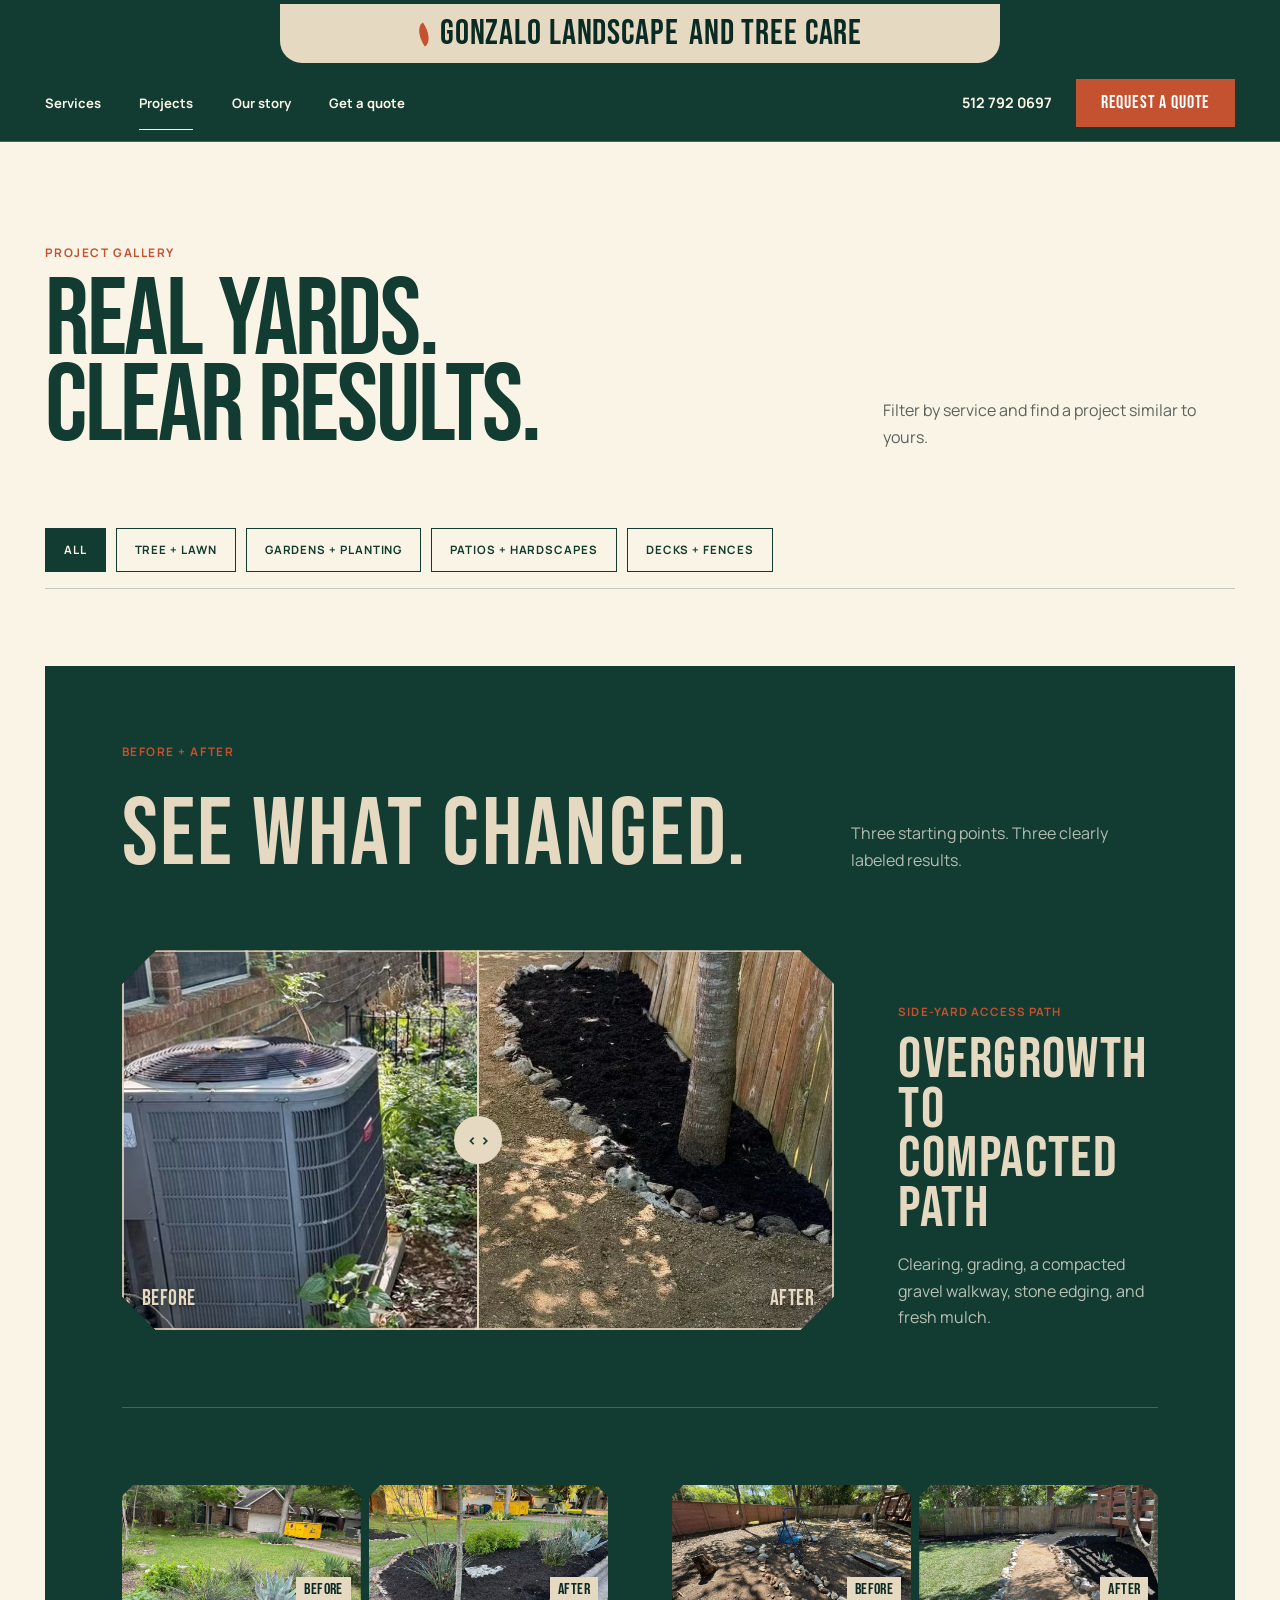
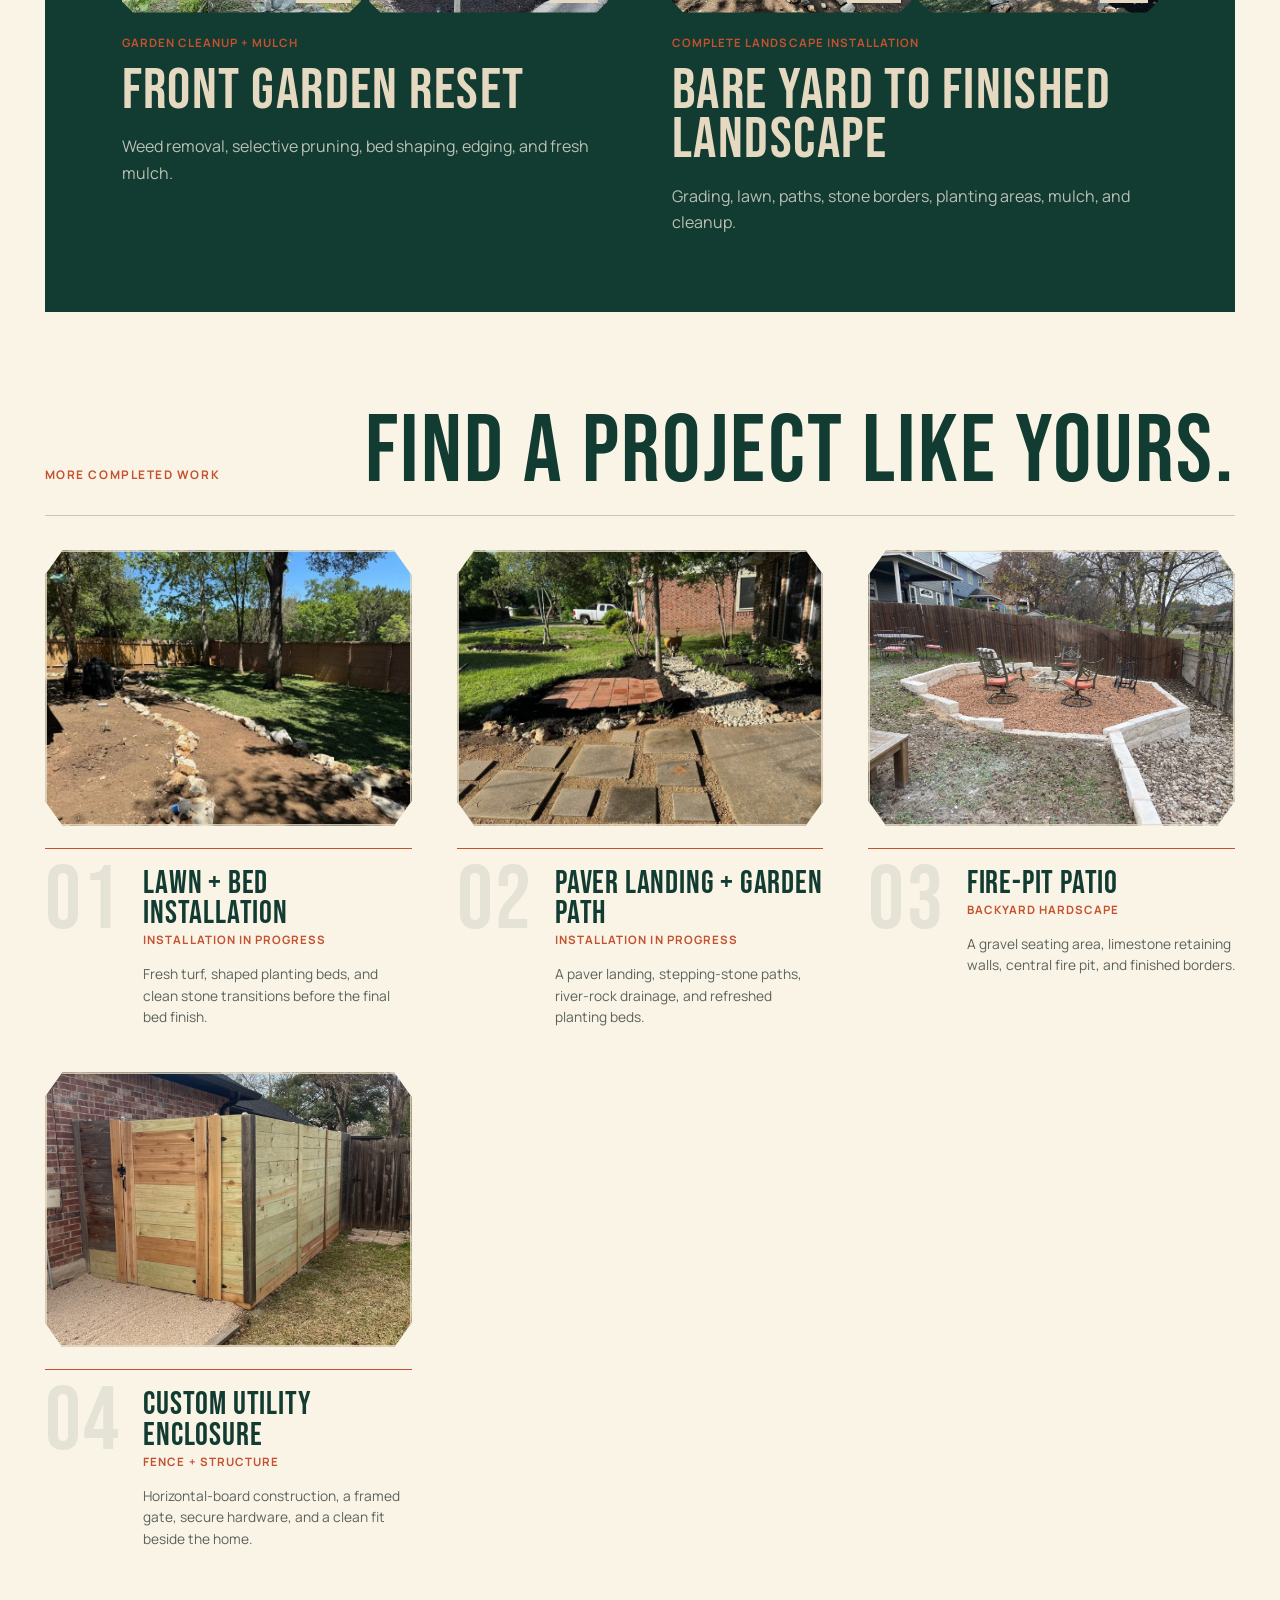
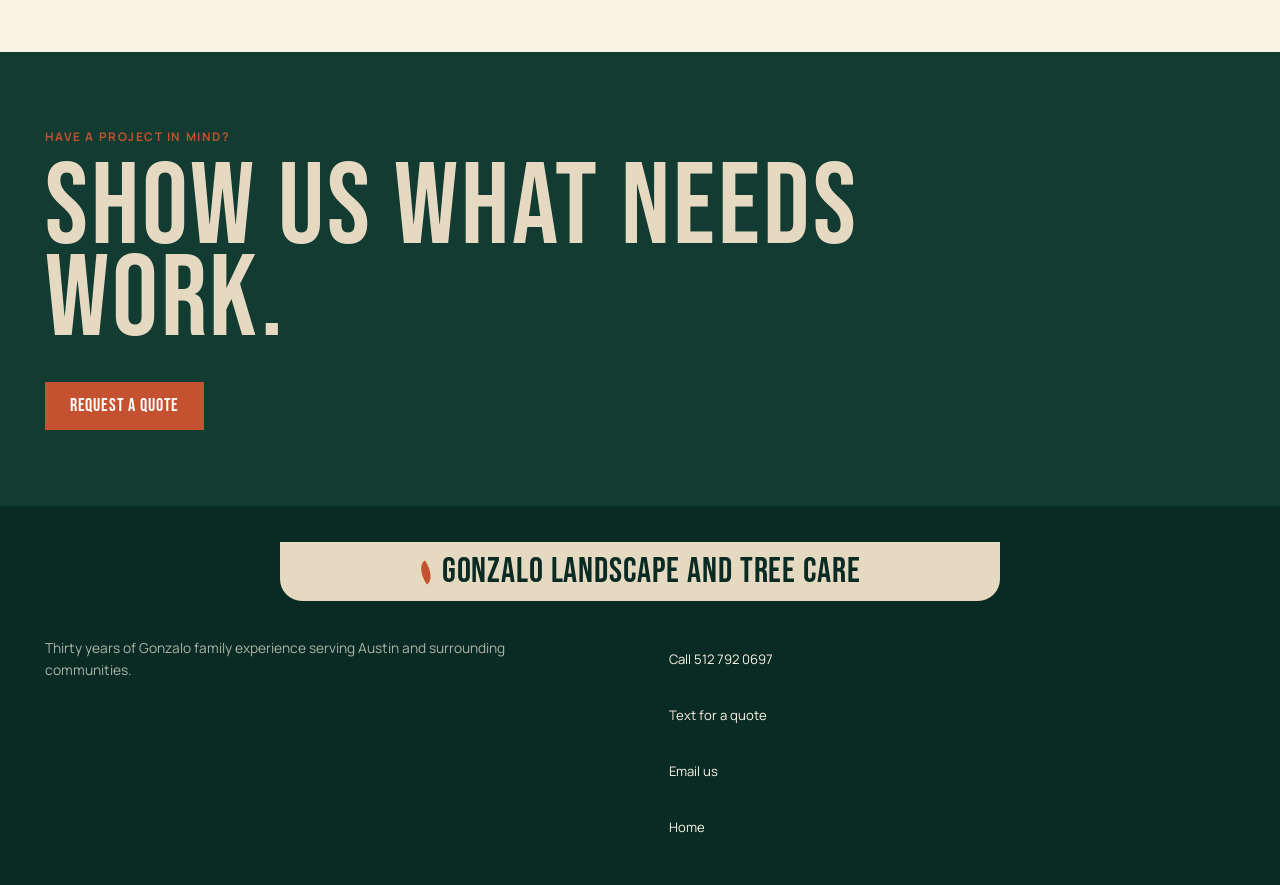
==== commit b6470f3a: "Center Gonzalo wordmark in header" ====
--- a/projects.html
+++ b/projects.html
@@ -10,7 +10,7 @@
     <link rel="preconnect" href="https://fonts.googleapis.com" />
     <link rel="preconnect" href="https://fonts.gstatic.com" crossorigin />
     <link href="https://fonts.googleapis.com/css2?family=Bebas+Neue&amp;family=Manrope:wght@400;500;600;700&amp;display=swap" rel="stylesheet" />
-    <link rel="stylesheet" href="styles.css?v=20260812-4" />
+    <link rel="stylesheet" href="styles.css?v=20260812-5" />
   </head>
   <body>
     <a class="skip-link" href="#main-content">Skip to content</a>
--- a/styles.css
+++ b/styles.css
@@ -13,7 +13,7 @@
   --clip-y: 9%;
   --photo-aspect: 15 / 8;
   --page-gutter: clamp(20px, 3.5vw, 58px);
-  --header-height: 84px;
+  --header-height: 142px;
   --section-space: clamp(72px, 8vw, 120px);
   --section-space-compact: clamp(56px, 6vw, 88px);
   --tap-target: 44px;
@@ -109,10 +109,11 @@
   top: 0;
   z-index: 30;
   display: grid;
-  grid-template-columns: minmax(220px, 1fr) auto auto;
+  grid-template-columns: minmax(0, 1fr) auto;
+  grid-template-rows: auto auto;
   align-items: center;
-  min-height: 84px;
-  padding: 14px var(--page-gutter);
+  min-height: var(--header-height);
+  padding: 0 var(--page-gutter) 10px;
   color: var(--plaster);
   background: var(--cedar);
   border-bottom: 1px solid rgba(230, 217, 193, 0.26);
@@ -125,10 +126,18 @@
 
 .brand {
   display: inline-flex;
+  grid-column: 1 / -1;
+  grid-row: 1;
+  justify-self: center;
+  justify-content: center;
   gap: 0.3em;
   align-items: center;
-  width: fit-content;
-  font-size: clamp(1.65rem, 2.2vw, 2.2rem);
+  width: min(720px, 100%);
+  padding: 13px 28px 11px;
+  color: var(--cedar-deep);
+  background: var(--limestone);
+  border-radius: 0 0 22px 22px;
+  font-size: clamp(2rem, 2.7vw, 2.75rem);
   line-height: 1;
 }
 
@@ -149,9 +158,12 @@
 
 .site-nav {
   display: flex;
+  grid-column: 1;
+  grid-row: 2;
+  justify-self: start;
   align-items: center;
   gap: clamp(20px, 3vw, 46px);
-  margin-right: clamp(22px, 3vw, 46px);
+  margin: 8px 0 0;
   font-size: 0.82rem;
   font-weight: 700;
 }
@@ -198,8 +210,12 @@
 
 .header-actions {
   display: flex;
+  grid-column: 2;
+  grid-row: 2;
+  justify-self: end;
   align-items: center;
   gap: 24px;
+  margin-top: 8px;
 }
 
 .header-phone {
@@ -1602,7 +1618,7 @@
 
 @media (max-width: 1120px) {
   :root {
-    --header-height: 132px;
+    --header-height: 142px;
   }
 
   .site-header {
@@ -1610,10 +1626,10 @@
   }
 
   .site-nav {
-    grid-column: 1 / -1;
+    grid-column: 1;
     grid-row: 2;
-    justify-content: center;
-    margin: 10px 0 0;
+    justify-content: start;
+    margin: 8px 0 0;
   }
 
   .service-index {
@@ -1637,6 +1653,7 @@
 
   .site-header {
     grid-template-columns: minmax(0, 1fr) auto;
+    grid-template-rows: auto;
     min-height: var(--header-height);
     padding-top: 10px;
     padding-bottom: 10px;
@@ -1644,9 +1661,18 @@
 
   .brand {
     display: grid;
+    grid-column: 1;
+    grid-row: 1;
+    justify-self: start;
+    justify-content: start;
     grid-template-columns: auto minmax(0, 1fr);
     gap: 0 0.34em;
     min-width: 0;
+    width: fit-content;
+    padding: 0;
+    color: var(--plaster);
+    background: transparent;
+    border-radius: 0;
     font-size: clamp(1.15rem, 5.5vw, 1.65rem);
     line-height: 0.94;
   }
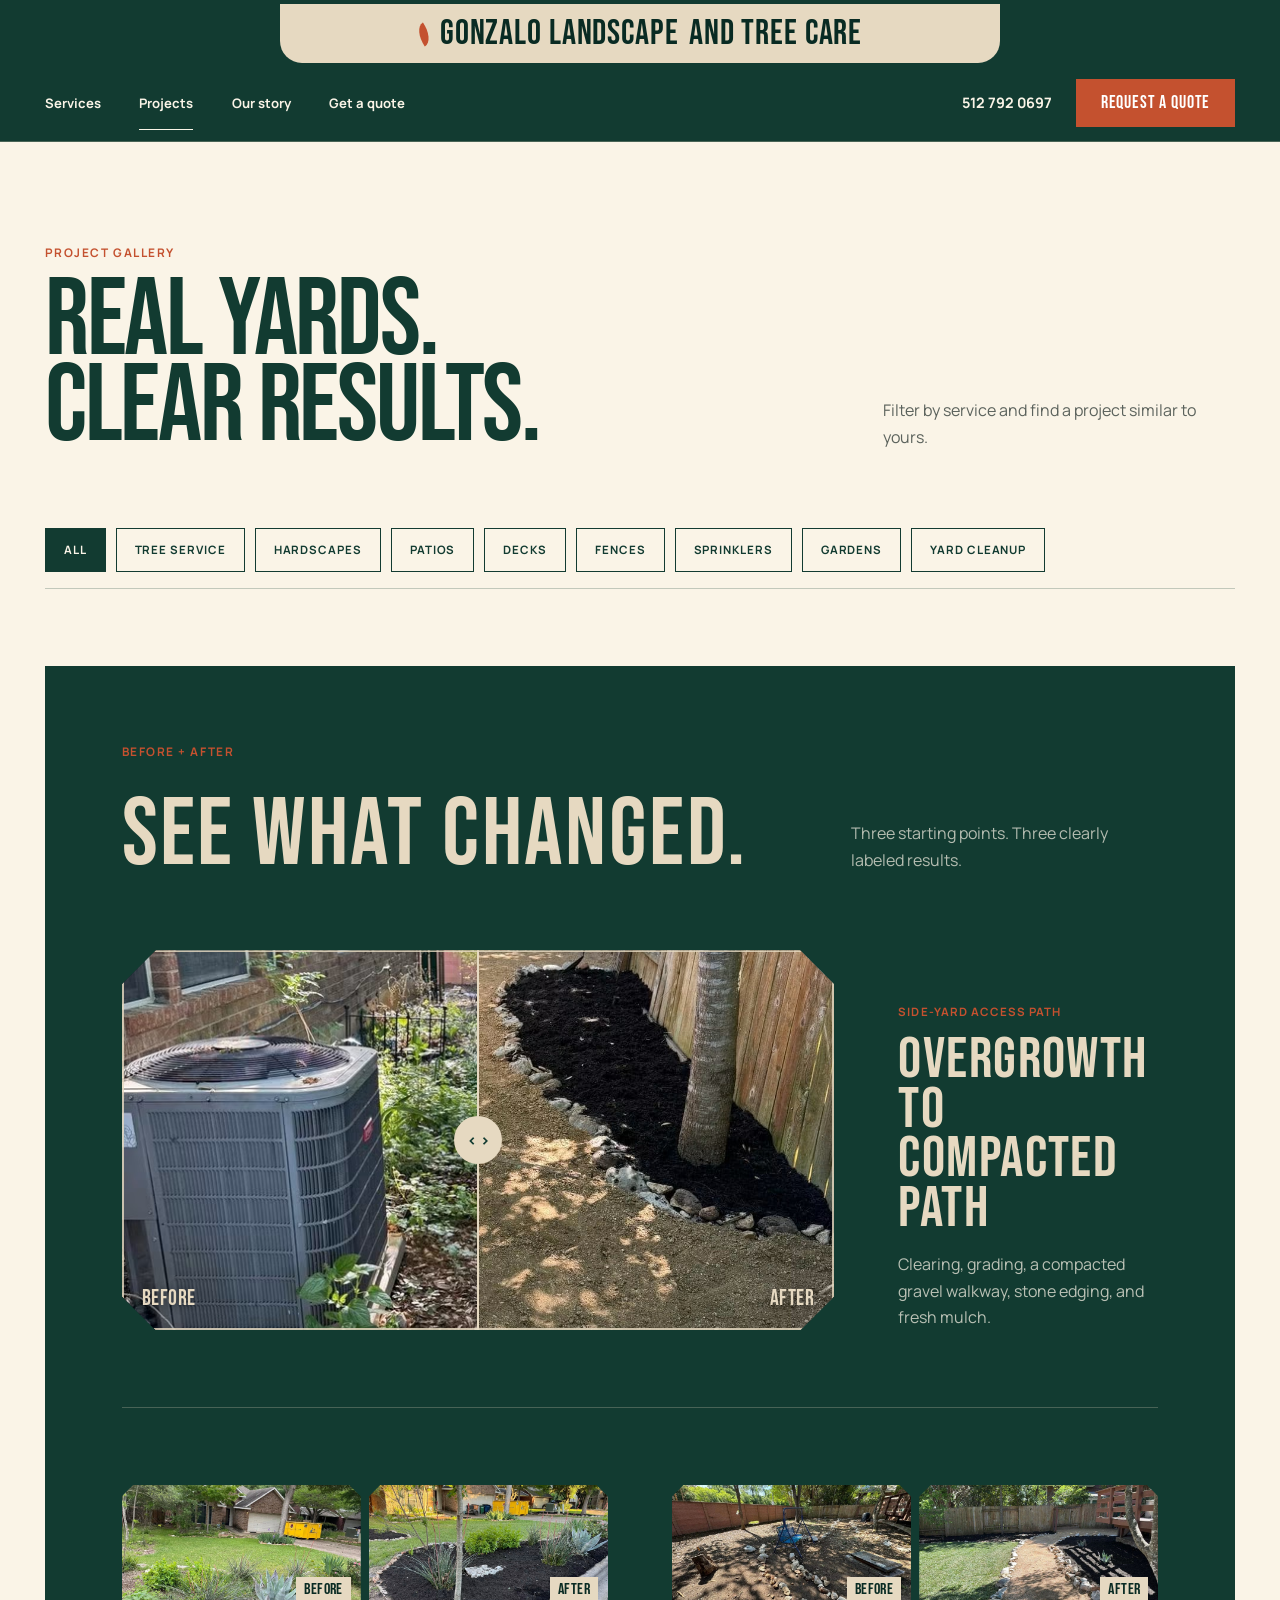
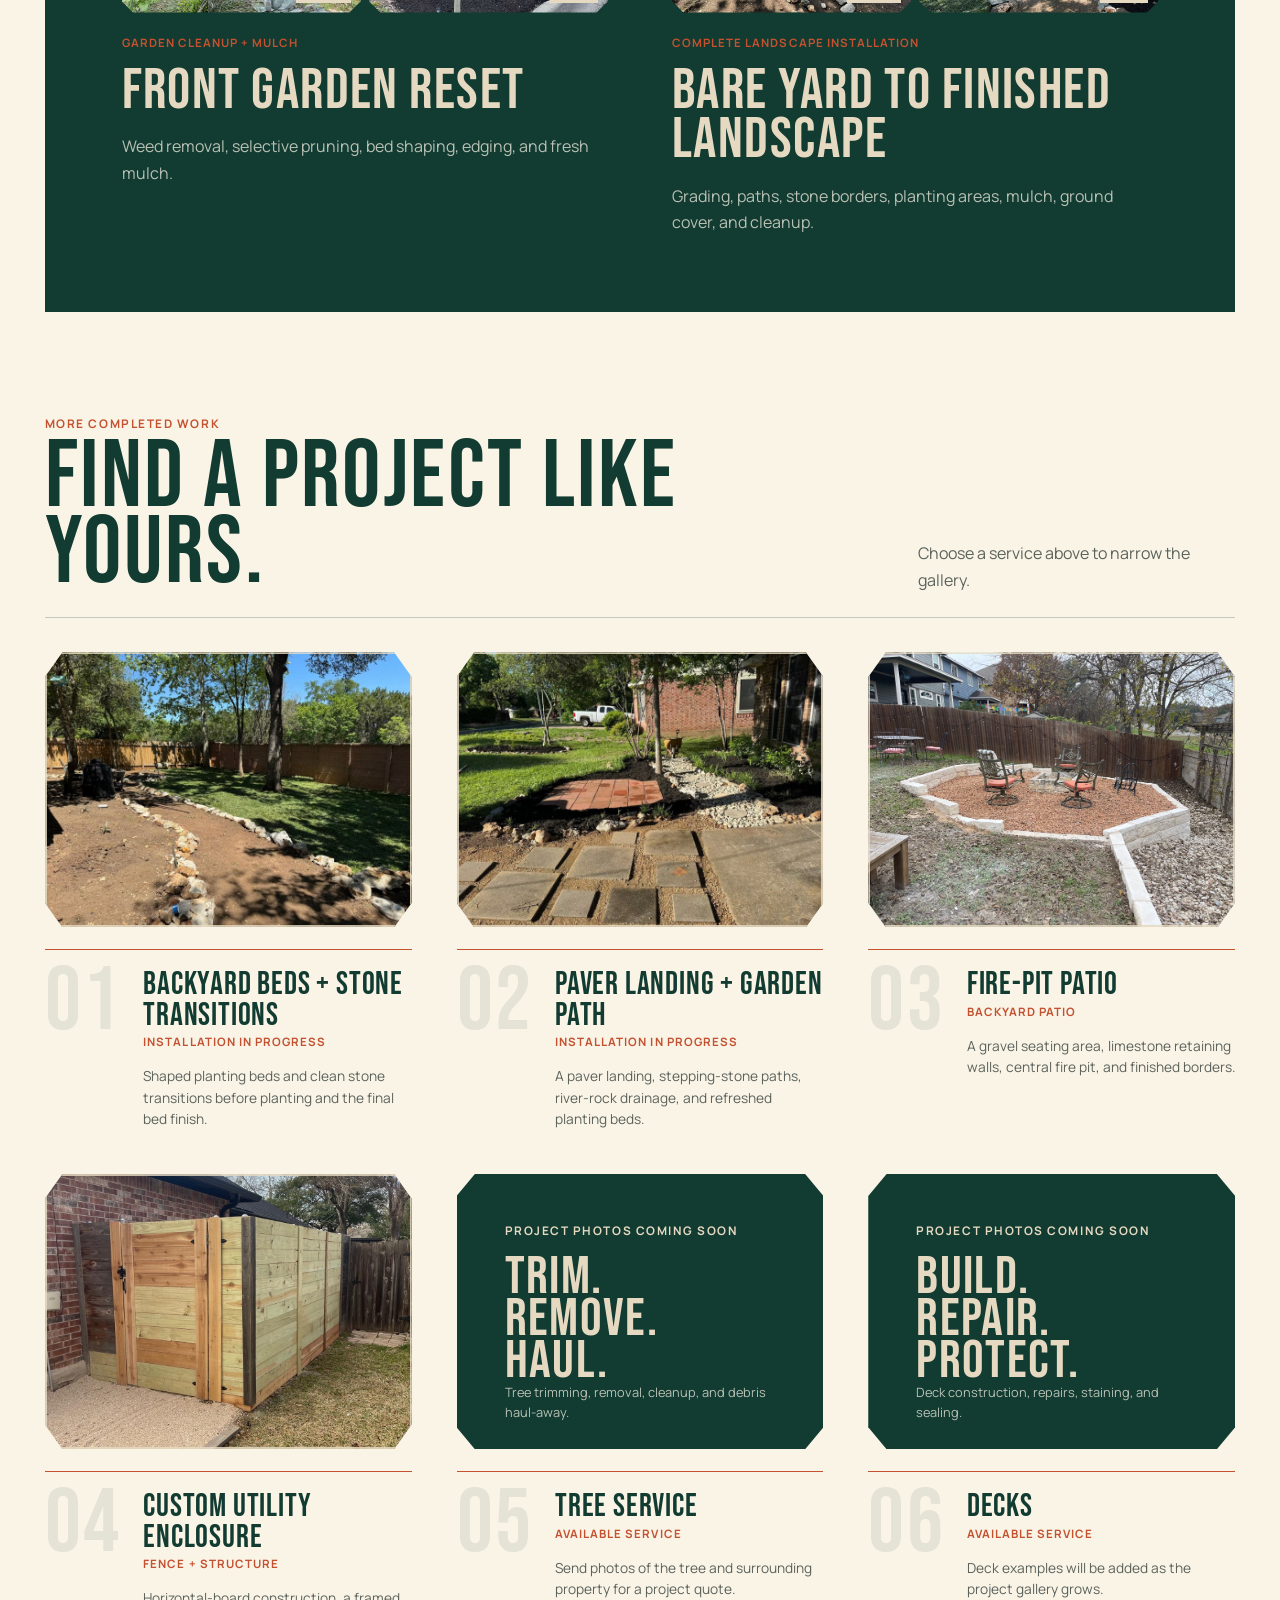
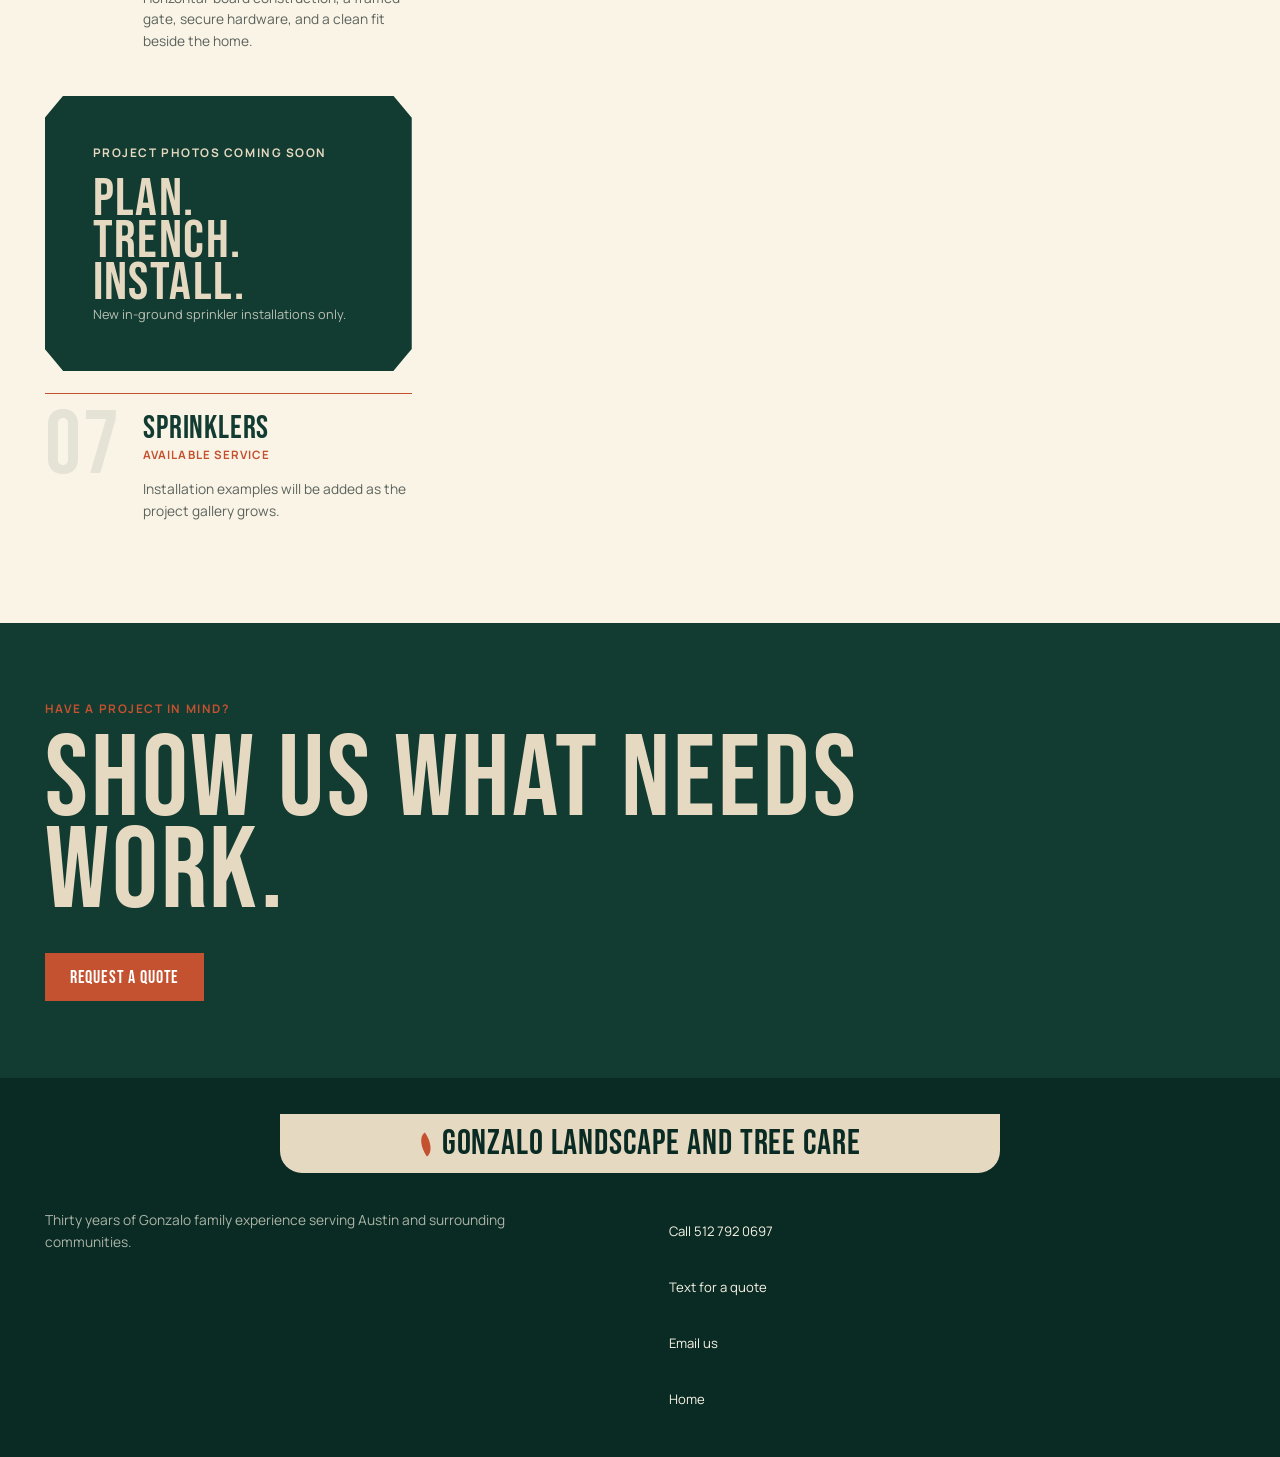
==== commit 0f1507ec: "Refine service and project galleries" ====
--- a/projects.html
+++ b/projects.html
@@ -3,14 +3,14 @@
   <head>
     <meta charset="UTF-8" />
     <meta name="viewport" content="width=device-width, initial-scale=1.0" />
-    <meta name="description" content="See real Austin-area landscaping projects, including lawn and garden work, patios, paths, decks, fences, and clearly labeled before-and-after results." />
+    <meta name="description" content="See Austin-area tree, garden, hardscape, patio, deck, fence, sprinkler, and yard-cleanup work from Gonzalo Landscape and Tree Care." />
     <meta name="theme-color" content="#123b31" />
     <title>Projects | Gonzalo Landscape and Tree Care</title>
     <link rel="icon" href="data:image/svg+xml,%3Csvg xmlns='http://www.w3.org/2000/svg' viewBox='0 0 64 64'%3E%3Crect width='64' height='64' rx='12' fill='%23123b31'/%3E%3Cpath d='M18 42C18 25 30 13 48 14C47 32 35 44 18 42Z' fill='%23e6d9c1'/%3E%3Cpath d='M19 43C28 34 35 27 47 16' stroke='%23c4512f' stroke-width='4'/%3E%3C/svg%3E" />
     <link rel="preconnect" href="https://fonts.googleapis.com" />
     <link rel="preconnect" href="https://fonts.gstatic.com" crossorigin />
     <link href="https://fonts.googleapis.com/css2?family=Bebas+Neue&amp;family=Manrope:wght@400;500;600;700&amp;display=swap" rel="stylesheet" />
-    <link rel="stylesheet" href="styles.css?v=20260812-5" />
+    <link rel="stylesheet" href="styles.css?v=20260812-6" />
   </head>
   <body>
     <a class="skip-link" href="#main-content">Skip to content</a>
@@ -39,20 +39,24 @@
 
         <div class="project-filters" aria-label="Filter landscaping projects">
           <button class="filter-button is-active" type="button" data-filter="all" aria-pressed="true">All</button>
-          <button class="filter-button" type="button" data-filter="lawn" aria-pressed="false">Tree + lawn</button>
-          <button class="filter-button" type="button" data-filter="gardens" aria-pressed="false">Gardens + planting</button>
-          <button class="filter-button" type="button" data-filter="hardscapes" aria-pressed="false">Patios + hardscapes</button>
-          <button class="filter-button" type="button" data-filter="fences" aria-pressed="false">Decks + fences</button>
+          <button class="filter-button" type="button" data-filter="tree-service" aria-pressed="false">Tree Service</button>
+          <button class="filter-button" type="button" data-filter="hardscapes" aria-pressed="false">Hardscapes</button>
+          <button class="filter-button" type="button" data-filter="patios" aria-pressed="false">Patios</button>
+          <button class="filter-button" type="button" data-filter="decks" aria-pressed="false">Decks</button>
+          <button class="filter-button" type="button" data-filter="fences" aria-pressed="false">Fences</button>
+          <button class="filter-button" type="button" data-filter="sprinklers" aria-pressed="false">Sprinklers</button>
+          <button class="filter-button" type="button" data-filter="gardens" aria-pressed="false">Gardens</button>
+          <button class="filter-button" type="button" data-filter="yard-cleanup" aria-pressed="false">Yard Cleanup</button>
         </div>
 
-        <section class="featured-projects" aria-labelledby="featured-projects-title">
+        <section class="featured-projects" aria-labelledby="featured-projects-title" data-featured-projects>
           <div class="featured-projects-heading reveal">
             <p class="kicker">Before + after</p>
             <h2 class="display-type" id="featured-projects-title">See what changed.</h2>
             <p>Three starting points. Three clearly labeled results.</p>
           </div>
 
-          <article class="featured-project featured-project-wide reveal" data-category="hardscapes">
+          <article class="featured-project featured-project-wide reveal" data-category="hardscapes yard-cleanup">
             <div class="compare photo-frame" data-compare style="--compare-position: 50%">
               <img loading="lazy" decoding="async" class="compare-before" src="assets/projects/side-yard-overgrowth-before.jpg" alt="Overgrown side yard before cleanup and path construction" />
               <div class="compare-after"><img loading="lazy" decoding="async" src="assets/projects/side-yard-gravel-path-after.jpg" alt="The same side yard after clearing, grading, edging, and gravel-path installation" /></div>
@@ -62,17 +66,20 @@
           </article>
 
           <div class="featured-project-pair">
-            <article class="featured-project reveal" data-category="gardens"><div class="before-after-images"><figure><img loading="lazy" decoding="async" src="assets/projects/front-garden-overgrown-before.jpg" alt="Overgrown front planting bed before garden cleanup" /><figcaption class="display-type">Before</figcaption></figure><figure><img loading="lazy" decoding="async" src="assets/projects/front-garden-fresh-mulch-after.jpg" alt="Front planting bed after cleanup, pruning, edging, and mulch" /><figcaption class="display-type">After</figcaption></figure></div><div class="featured-project-copy"><p class="project-location">Garden cleanup + mulch</p><h3 class="display-type">Front garden reset</h3><p>Weed removal, selective pruning, bed shaping, edging, and fresh mulch.</p></div></article>
-            <article class="featured-project reveal" data-category="gardens hardscapes lawn"><div class="before-after-images"><figure><img loading="lazy" decoding="async" src="assets/projects/backyard-bare-ground-before.jpg" alt="Bare backyard before the full landscape installation" /><figcaption class="display-type">Before</figcaption></figure><figure><img loading="lazy" decoding="async" src="assets/projects/backyard-landscape-finished-after.jpg" alt="Backyard after lawn, gravel paths, stone borders, mulch, and planting" /><figcaption class="display-type">After</figcaption></figure></div><div class="featured-project-copy"><p class="project-location">Complete landscape installation</p><h3 class="display-type">Bare yard to finished landscape</h3><p>Grading, lawn, paths, stone borders, planting areas, mulch, and cleanup.</p></div></article>
+            <article class="featured-project reveal" data-category="gardens yard-cleanup"><div class="before-after-images"><figure><img loading="lazy" decoding="async" src="assets/projects/front-garden-overgrown-before.jpg" alt="Overgrown front planting bed before garden cleanup" /><figcaption class="display-type">Before</figcaption></figure><figure><img loading="lazy" decoding="async" src="assets/projects/front-garden-fresh-mulch-after.jpg" alt="Front planting bed after cleanup, pruning, edging, and mulch" /><figcaption class="display-type">After</figcaption></figure></div><div class="featured-project-copy"><p class="project-location">Garden cleanup + mulch</p><h3 class="display-type">Front garden reset</h3><p>Weed removal, selective pruning, bed shaping, edging, and fresh mulch.</p></div></article>
+            <article class="featured-project reveal" data-category="gardens hardscapes yard-cleanup"><div class="before-after-images"><figure><img loading="lazy" decoding="async" src="assets/projects/backyard-bare-ground-before.jpg" alt="Bare backyard before the full landscape installation" /><figcaption class="display-type">Before</figcaption></figure><figure><img loading="lazy" decoding="async" src="assets/projects/backyard-landscape-finished-after.jpg" alt="Backyard after paths, stone borders, mulch, planting, and ground-cover installation" /><figcaption class="display-type">After</figcaption></figure></div><div class="featured-project-copy"><p class="project-location">Complete landscape installation</p><h3 class="display-type">Bare yard to finished landscape</h3><p>Grading, paths, stone borders, planting areas, mulch, ground cover, and cleanup.</p></div></article>
           </div>
         </section>
 
-        <div class="project-grid-heading reveal"><p class="kicker">More completed work</p><h2 class="display-type">Find a project like yours.</h2></div>
+        <div class="project-grid-heading reveal" data-project-grid-heading><div><p class="kicker" data-project-grid-kicker>More completed work</p><h2 class="display-type" data-project-grid-title>Find a project like yours.</h2></div><p data-project-grid-summary>Choose a service above to narrow the gallery.</p></div>
         <div class="project-grid" data-project-grid>
-          <article class="project-card reveal" data-category="lawn gardens"><div class="photo-frame project-photo"><img loading="lazy" decoding="async" src="assets/projects/backyard-lawn-and-beds-progress.jpg" alt="New backyard lawn beside shaped planting beds awaiting final planting and mulch" /></div><div class="project-meta"><span class="project-index display-type">01</span><div><h2 class="display-type">Lawn + bed installation</h2><p class="project-location">Installation in progress</p><p>Fresh turf, shaped planting beds, and clean stone transitions before the final bed finish.</p></div></div></article>
+          <article class="project-card reveal" data-category="gardens hardscapes"><div class="photo-frame project-photo"><img loading="lazy" decoding="async" src="assets/projects/backyard-lawn-and-beds-progress.jpg" alt="Backyard with shaped planting beds and clean stone transitions during installation" /></div><div class="project-meta"><span class="project-index display-type">01</span><div><h2 class="display-type">Backyard beds + stone transitions</h2><p class="project-location">Installation in progress</p><p>Shaped planting beds and clean stone transitions before planting and the final bed finish.</p></div></div></article>
           <article class="project-card reveal" data-category="gardens hardscapes"><div class="photo-frame project-photo"><img loading="lazy" decoding="async" src="assets/projects/front-yard-hardscape-and-beds-progress.jpg" alt="Front-yard installation in progress with a paver landing, stepping stones, river rock, and mulched beds" /></div><div class="project-meta"><span class="project-index display-type">02</span><div><h2 class="display-type">Paver landing + garden path</h2><p class="project-location">Installation in progress</p><p>A paver landing, stepping-stone paths, river-rock drainage, and refreshed planting beds.</p></div></div></article>
-          <article class="project-card reveal" data-category="hardscapes"><div class="photo-frame project-photo"><img loading="lazy" decoding="async" src="assets/projects/backyard-gravel-fire-pit-patio-after.jpg?v=20260812-2" alt="Finished backyard gravel patio with limestone retaining walls and a central fire pit" /></div><div class="project-meta"><span class="project-index display-type">03</span><div><h2 class="display-type">Fire-pit patio</h2><p class="project-location">Backyard hardscape</p><p>A gravel seating area, limestone retaining walls, central fire pit, and finished borders.</p></div></div></article>
+          <article class="project-card reveal" data-category="patios hardscapes"><div class="photo-frame project-photo"><img loading="lazy" decoding="async" src="assets/projects/backyard-gravel-fire-pit-patio-after.jpg?v=20260812-2" alt="Finished backyard gravel patio with limestone retaining walls and a central fire pit" /></div><div class="project-meta"><span class="project-index display-type">03</span><div><h2 class="display-type">Fire-pit patio</h2><p class="project-location">Backyard patio</p><p>A gravel seating area, limestone retaining walls, central fire pit, and finished borders.</p></div></div></article>
           <article class="project-card project-card-portrait reveal" data-category="fences"><div class="photo-frame project-photo"><img loading="lazy" decoding="async" src="assets/projects/backyard-horizontal-wood-fence-enclosure-after.jpg?v=20260812-2" alt="New horizontal-board utility enclosure and gate built beside a brick home" /></div><div class="project-meta"><span class="project-index display-type">04</span><div><h2 class="display-type">Custom utility enclosure</h2><p class="project-location">Fence + structure</p><p>Horizontal-board construction, a framed gate, secure hardware, and a clean fit beside the home.</p></div></div></article>
+          <article class="project-card project-card-placeholder reveal" data-category="tree-service"><div class="project-placeholder" aria-label="Tree service project photos coming soon"><p class="kicker">Project photos coming soon</p><p class="display-type">Trim.<br />Remove.<br />Haul.</p><span>Tree trimming, removal, cleanup, and debris haul-away.</span></div><div class="project-meta"><span class="project-index display-type">05</span><div><h2 class="display-type">Tree Service</h2><p class="project-location">Available service</p><p>Send photos of the tree and surrounding property for a project quote.</p></div></div></article>
+          <article class="project-card project-card-placeholder reveal" data-category="decks"><div class="project-placeholder" aria-label="Deck project photos coming soon"><p class="kicker">Project photos coming soon</p><p class="display-type">Build.<br />Repair.<br />Protect.</p><span>Deck construction, repairs, staining, and sealing.</span></div><div class="project-meta"><span class="project-index display-type">06</span><div><h2 class="display-type">Decks</h2><p class="project-location">Available service</p><p>Deck examples will be added as the project gallery grows.</p></div></div></article>
+          <article class="project-card project-card-placeholder reveal" data-category="sprinklers"><div class="project-placeholder" aria-label="Sprinkler installation photos coming soon"><p class="kicker">Project photos coming soon</p><p class="display-type">Plan.<br />Trench.<br />Install.</p><span>New in-ground sprinkler installations only.</span></div><div class="project-meta"><span class="project-index display-type">07</span><div><h2 class="display-type">Sprinklers</h2><p class="project-location">Available service</p><p>Installation examples will be added as the project gallery grows.</p></div></div></article>
         </div>
       </section>
 
@@ -84,6 +91,6 @@
     </main>
 
     <footer class="site-footer"><a class="brand display-type" href="index.html">Gonzalo Landscape and Tree Care</a><p>Thirty years of Gonzalo family experience serving Austin and surrounding communities.</p><div class="footer-links"><a href="tel:+15127920697">Call 512 792 0697</a><a href="sms:+15127920697">Text for a quote</a><a href="mailto:gonzalotreeservices@gmail.com">Email us</a><a href="index.html">Home</a></div></footer>
-    <script src="script.js?v=20260812-4"></script>
+    <script src="script.js?v=20260812-5"></script>
   </body>
 </html>
--- a/styles.css
+++ b/styles.css
@@ -35,10 +35,15 @@
   background: var(--adobe);
 }
 
-#tree-lawn,
-#gardens-planting,
-#patios-hardscapes,
-#decks-fences,
+#services,
+#tree-service,
+#hardscapes,
+#patios,
+#decks,
+#fences,
+#sprinklers,
+#gardens,
+#yard-cleanup,
 #projects,
 #story,
 #quote {
@@ -386,17 +391,20 @@
 
 .service-index {
   display: grid;
-  grid-template-columns: 1.15fr repeat(3, minmax(0, 1fr));
+  grid-template-columns: repeat(4, minmax(0, 1fr));
   border-top: 1px solid var(--line);
   border-bottom: 1px solid var(--line);
   background: var(--plaster);
 }
 
 .service-row {
+  display: flex;
+  align-items: center;
   min-width: 0;
-  min-height: 220px;
-  padding: clamp(24px, 3vw, 42px) clamp(20px, 2.8vw, 40px);
+  min-height: clamp(96px, 8vw, 124px);
+  padding: clamp(22px, 2.3vw, 34px);
   border-right: 1px solid var(--line);
+  cursor: pointer;
   transition: color 180ms ease, background-color 180ms ease;
 }
 
@@ -404,39 +412,40 @@
   border-right: 0;
 }
 
+.service-row:nth-child(4n) {
+  border-right: 0;
+}
+
+.service-row:nth-child(-n + 4) {
+  border-bottom: 1px solid var(--line);
+}
+
 .service-row:hover {
   color: var(--plaster);
   background: var(--cedar);
 }
 
-.service-number {
+.service-row h2 {
+  margin: 0;
   color: var(--cedar);
-  font-size: clamp(3.5rem, 5vw, 5.6rem);
-  line-height: 0.8;
-}
-
-.service-row:hover .service-number {
-  color: var(--limestone);
-}
-
-.service-row h2 {
-  margin: 24px 0 10px;
-  font-size: clamp(1.55rem, 2vw, 2.25rem);
-  line-height: 0.95;
-}
-
-.service-row p {
-  margin: 0;
-  color: var(--muted);
-  font-size: 0.88rem;
-  line-height: 1.55;
-}
-
-.service-row:hover p {
-  color: rgba(250, 244, 231, 0.76);
-}
-
-.service-action {
+  font-size: clamp(1.8rem, 2.8vw, 3.15rem);
+  line-height: 0.9;
+  transition: color 180ms ease, transform 180ms ease;
+}
+
+.service-row:hover h2,
+.service-row:focus-visible h2 {
+  color: var(--plaster);
+  transform: translateX(5px);
+}
+
+.service-row:focus-visible {
+  z-index: 1;
+  outline: 3px solid var(--adobe);
+  outline-offset: -3px;
+}
+
+.service-project-link {
   display: block;
   margin-top: 24px;
   color: var(--adobe);
@@ -446,65 +455,20 @@
   text-transform: uppercase;
 }
 
-.service-row:hover .service-action {
-  color: var(--limestone);
+.service-project-link {
+  width: fit-content;
+  transition: color 160ms ease, transform 160ms ease;
+}
+
+.service-project-link:hover,
+.service-project-link:focus-visible {
+  color: var(--adobe-dark);
+  transform: translateX(4px);
 }
 
 .service-guide {
+  padding: 0 var(--page-gutter);
   background: var(--plaster);
-}
-
-.service-guide-collapsed {
-  padding-top: var(--section-space-compact);
-  padding-bottom: var(--section-space-compact);
-}
-
-.service-disclosure summary {
-  display: flex;
-  gap: 32px;
-  align-items: end;
-  justify-content: space-between;
-  cursor: pointer;
-  list-style: none;
-}
-
-.service-disclosure summary::-webkit-details-marker {
-  display: none;
-}
-
-.service-disclosure-title {
-  display: block;
-  max-width: 820px;
-  margin-top: 12px;
-  color: var(--cedar);
-  font-size: clamp(3.2rem, 6.5vw, 7rem);
-  line-height: 0.84;
-}
-
-.service-disclosure-action {
-  flex: 0 0 auto;
-  padding-bottom: 8px;
-  color: var(--adobe);
-  font-size: 0.72rem;
-  font-weight: 700;
-  letter-spacing: 0.08em;
-  text-transform: uppercase;
-}
-
-.service-disclosure .when-open {
-  display: none;
-}
-
-.service-disclosure[open] .when-closed {
-  display: none;
-}
-
-.service-disclosure[open] .when-open {
-  display: inline;
-}
-
-.service-disclosure-content {
-  padding-top: 24px;
 }
 
 .service-jump-nav {
@@ -589,6 +553,19 @@
   line-height: 1.7;
 }
 
+.service-detail-copy .included-note {
+  width: fit-content;
+  margin-top: -16px;
+  padding: 9px 12px;
+  color: var(--plaster);
+  background: var(--adobe);
+  font-size: 0.72rem;
+  font-weight: 700;
+  letter-spacing: 0.07em;
+  line-height: 1.2;
+  text-transform: uppercase;
+}
+
 .service-scope {
   display: grid;
   grid-template-columns: repeat(2, minmax(0, 1fr));
@@ -632,6 +609,71 @@
   font-weight: 700;
   letter-spacing: 0.07em;
   text-transform: uppercase;
+}
+
+.service-capability-panel {
+  display: flex;
+  flex-direction: column;
+  justify-content: space-between;
+  min-height: clamp(420px, 46vw, 650px);
+  padding: clamp(36px, 5vw, 72px);
+  color: var(--plaster);
+  background: var(--cedar);
+  clip-path: polygon(5% 0, 95% 0, 100% 8%, 100% 92%, 95% 100%, 5% 100%, 0 92%, 0 8%);
+}
+
+.service-capability-panel .kicker {
+  color: var(--limestone);
+}
+
+.capability-statement {
+  margin: auto 0;
+  color: var(--limestone);
+  font-size: clamp(4.4rem, 8vw, 8rem);
+  line-height: 0.76;
+}
+
+.service-capability-panel > span {
+  max-width: 360px;
+  color: rgba(250, 244, 231, 0.72);
+  line-height: 1.6;
+}
+
+.service-before-after {
+  width: 100%;
+}
+
+.service-before-after-grid {
+  display: grid;
+  grid-template-columns: repeat(2, minmax(0, 1fr));
+  gap: 10px;
+}
+
+.service-before-after-grid figure {
+  position: relative;
+  min-width: 0;
+  height: clamp(420px, 46vw, 650px);
+  margin: 0;
+  overflow: hidden;
+  background: var(--cedar);
+}
+
+.service-before-after-grid img {
+  width: 100%;
+  height: 100%;
+  object-fit: cover;
+}
+
+.service-before-after-grid figcaption {
+  position: absolute;
+  right: 12px;
+  bottom: 12px;
+  margin: 0;
+  padding: 7px 10px;
+  color: var(--cedar);
+  background: var(--limestone);
+  font-size: 1.1rem;
+  line-height: 1;
 }
 
 .feature-landscape {
@@ -938,6 +980,10 @@
   border-bottom: 1px solid var(--line);
 }
 
+.project-filters[aria-label] {
+  row-gap: 10px;
+}
+
 .featured-projects {
   margin: var(--section-space-compact) 0 var(--section-space);
   padding: var(--section-space-compact);
@@ -1103,6 +1149,35 @@
 .project-card {
   min-width: 0;
   transition: opacity 250ms ease, transform 250ms ease;
+}
+
+.project-placeholder {
+  display: flex;
+  flex-direction: column;
+  justify-content: space-between;
+  min-height: 0;
+  padding: clamp(28px, 4vw, 48px);
+  color: var(--plaster);
+  background: var(--cedar);
+  aspect-ratio: 4 / 3;
+  clip-path: polygon(5% 0, 95% 0, 100% 8%, 100% 92%, 95% 100%, 5% 100%, 0 92%, 0 8%);
+}
+
+.project-placeholder .kicker {
+  color: var(--limestone);
+}
+
+.project-placeholder .display-type {
+  margin: auto 0;
+  color: var(--limestone);
+  font-size: clamp(2.8rem, 4.2vw, 5rem);
+  line-height: 0.78;
+}
+
+.project-placeholder > span {
+  color: rgba(250, 244, 231, 0.72);
+  font-size: 0.8rem;
+  line-height: 1.55;
 }
 
 .project-card.is-filtered-out {
@@ -1640,8 +1715,12 @@
     border-right: 0;
   }
 
-  .service-row:nth-child(-n + 2) {
+  .service-row:nth-child(-n + 6) {
     border-bottom: 1px solid var(--line);
+  }
+
+  .service-row:nth-last-child(-n + 2) {
+    border-bottom: 0;
   }
 
 }
@@ -1832,6 +1911,10 @@
     border-right: 0;
   }
 
+  .service-row:nth-last-child(-n + 2) {
+    border-bottom: 0;
+  }
+
   .project-grid {
     grid-template-columns: 1fr;
   }
@@ -1918,27 +2001,22 @@
     grid-template-columns: 1fr;
   }
 
-  .service-disclosure summary {
-    display: grid;
-    gap: 20px;
-    align-items: start;
-  }
-
-  .service-disclosure-title {
-    font-size: clamp(3.3rem, 17vw, 4.8rem);
-  }
-
   .service-row,
   .service-row:nth-child(3),
   .service-row:nth-child(2n) {
     min-height: 0;
     border-right: 0;
+    border-bottom: 1px solid var(--line);
+  }
+
+  .service-row:last-child {
+    border-bottom: 0;
   }
 
   .service-row {
-    display: grid;
-    grid-template-columns: 64px 1fr;
-    gap: 0 18px;
+    display: flex;
+    min-height: 76px;
+    padding: 18px 20px;
   }
 
   .service-jump-nav {
@@ -1984,15 +2062,8 @@
   }
 
   .service-row h2 {
-    margin: 0 0 8px;
-  }
-
-  .service-row p {
-    grid-column: 2;
-  }
-
-  .service-action {
-    grid-column: 2;
+    margin: 0;
+    font-size: clamp(2rem, 11vw, 3rem);
   }
 
   .project-card {
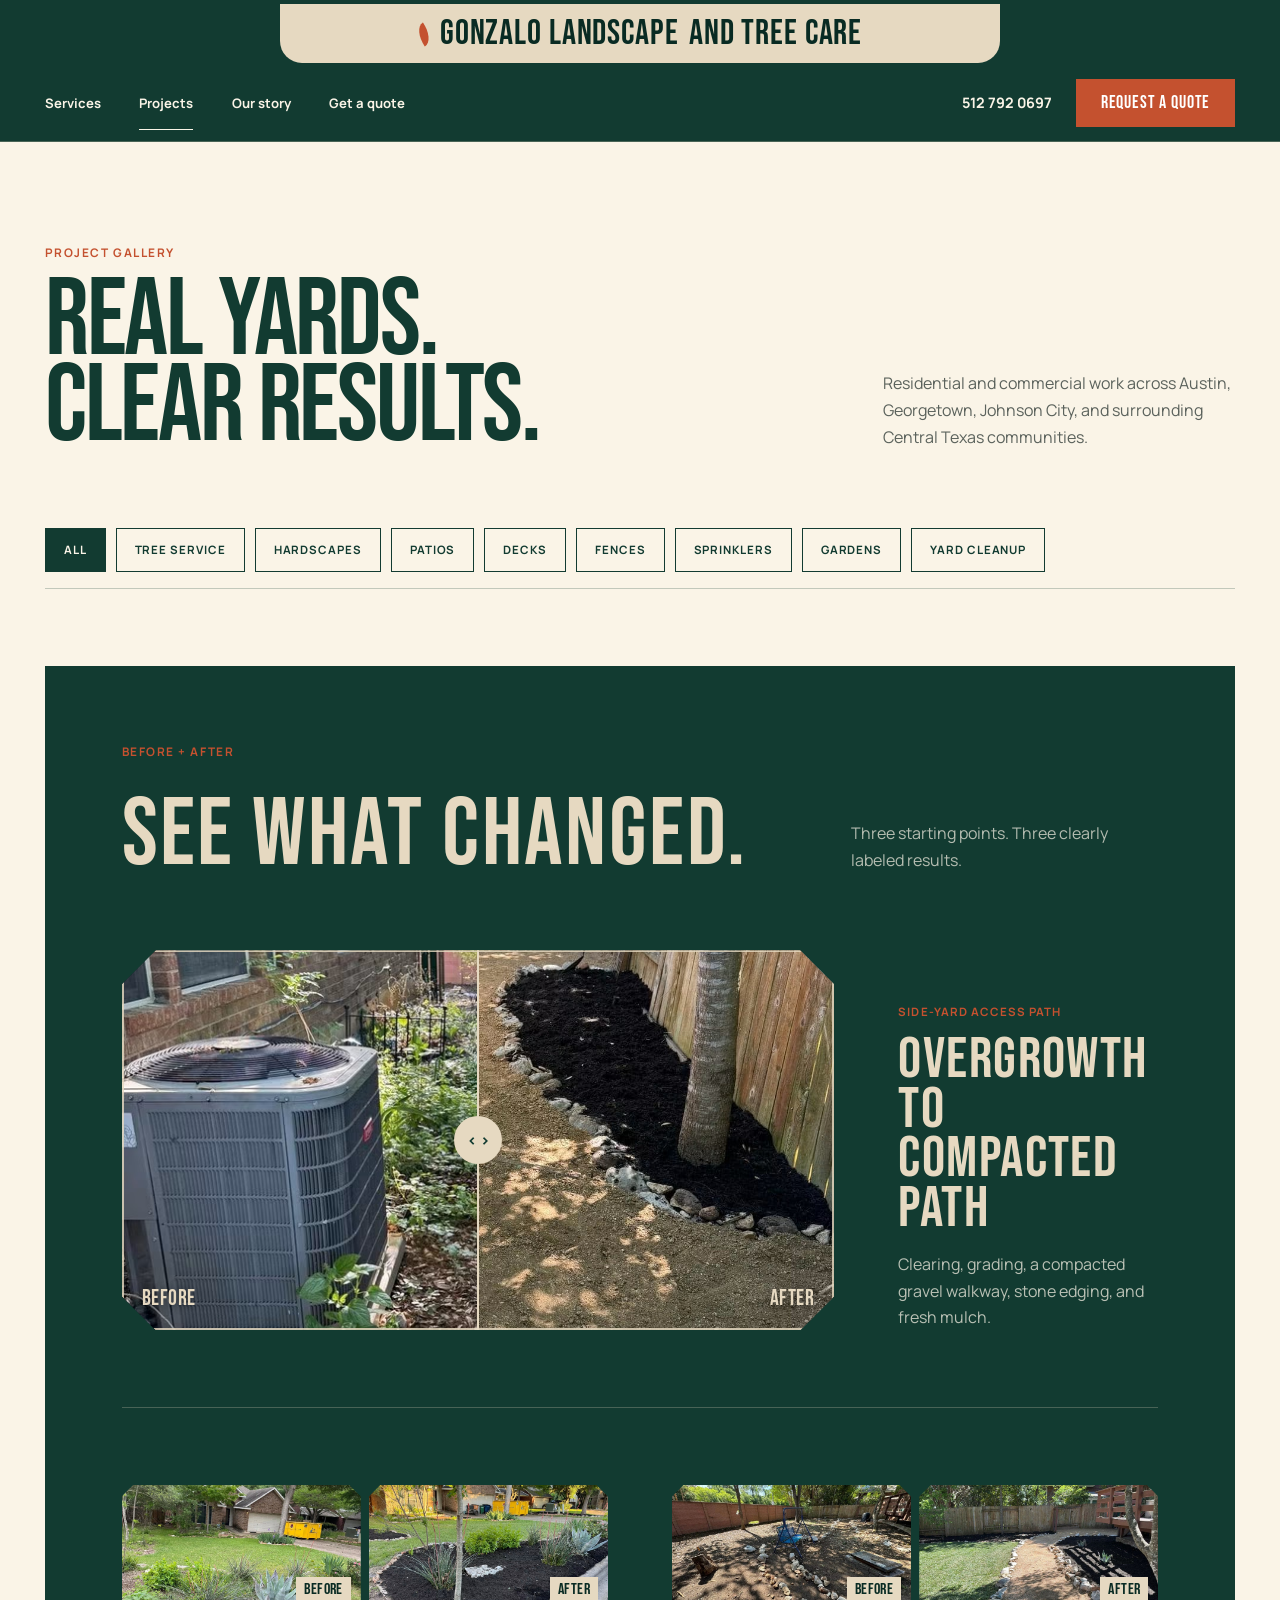
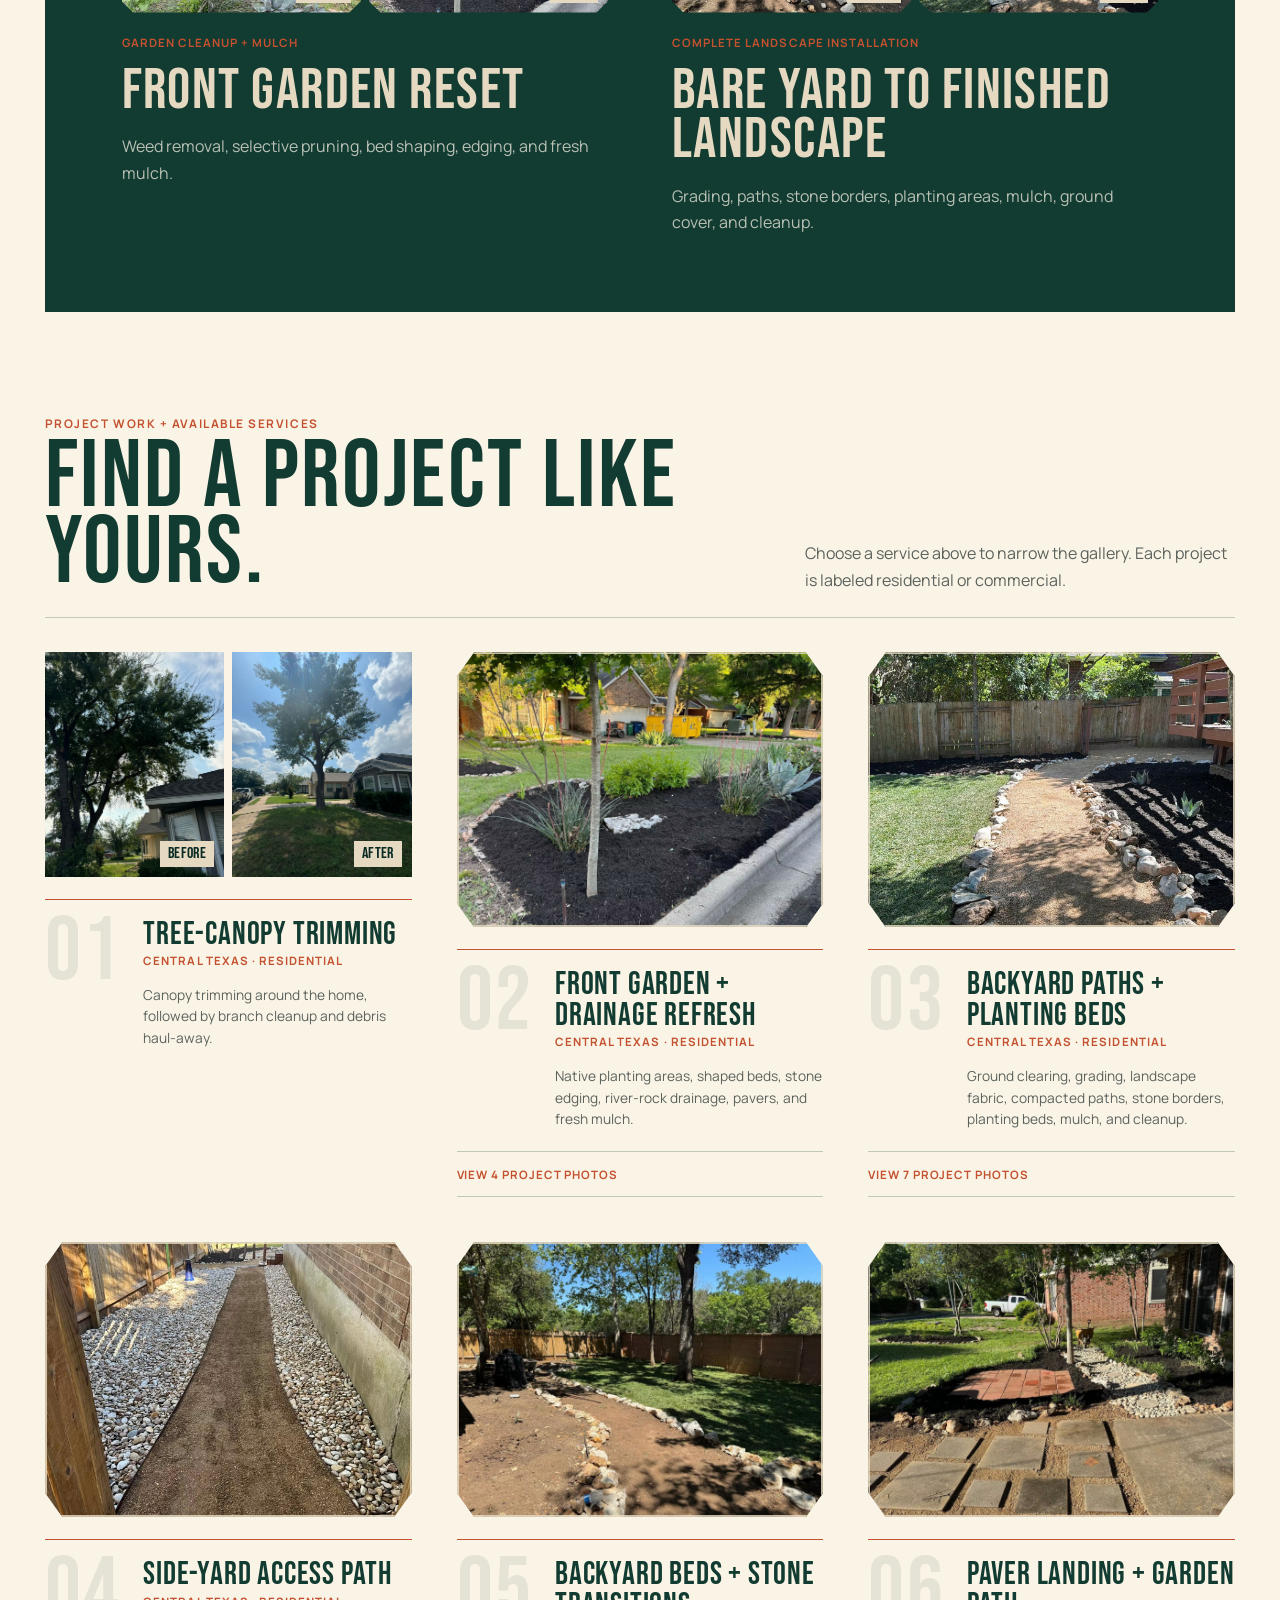
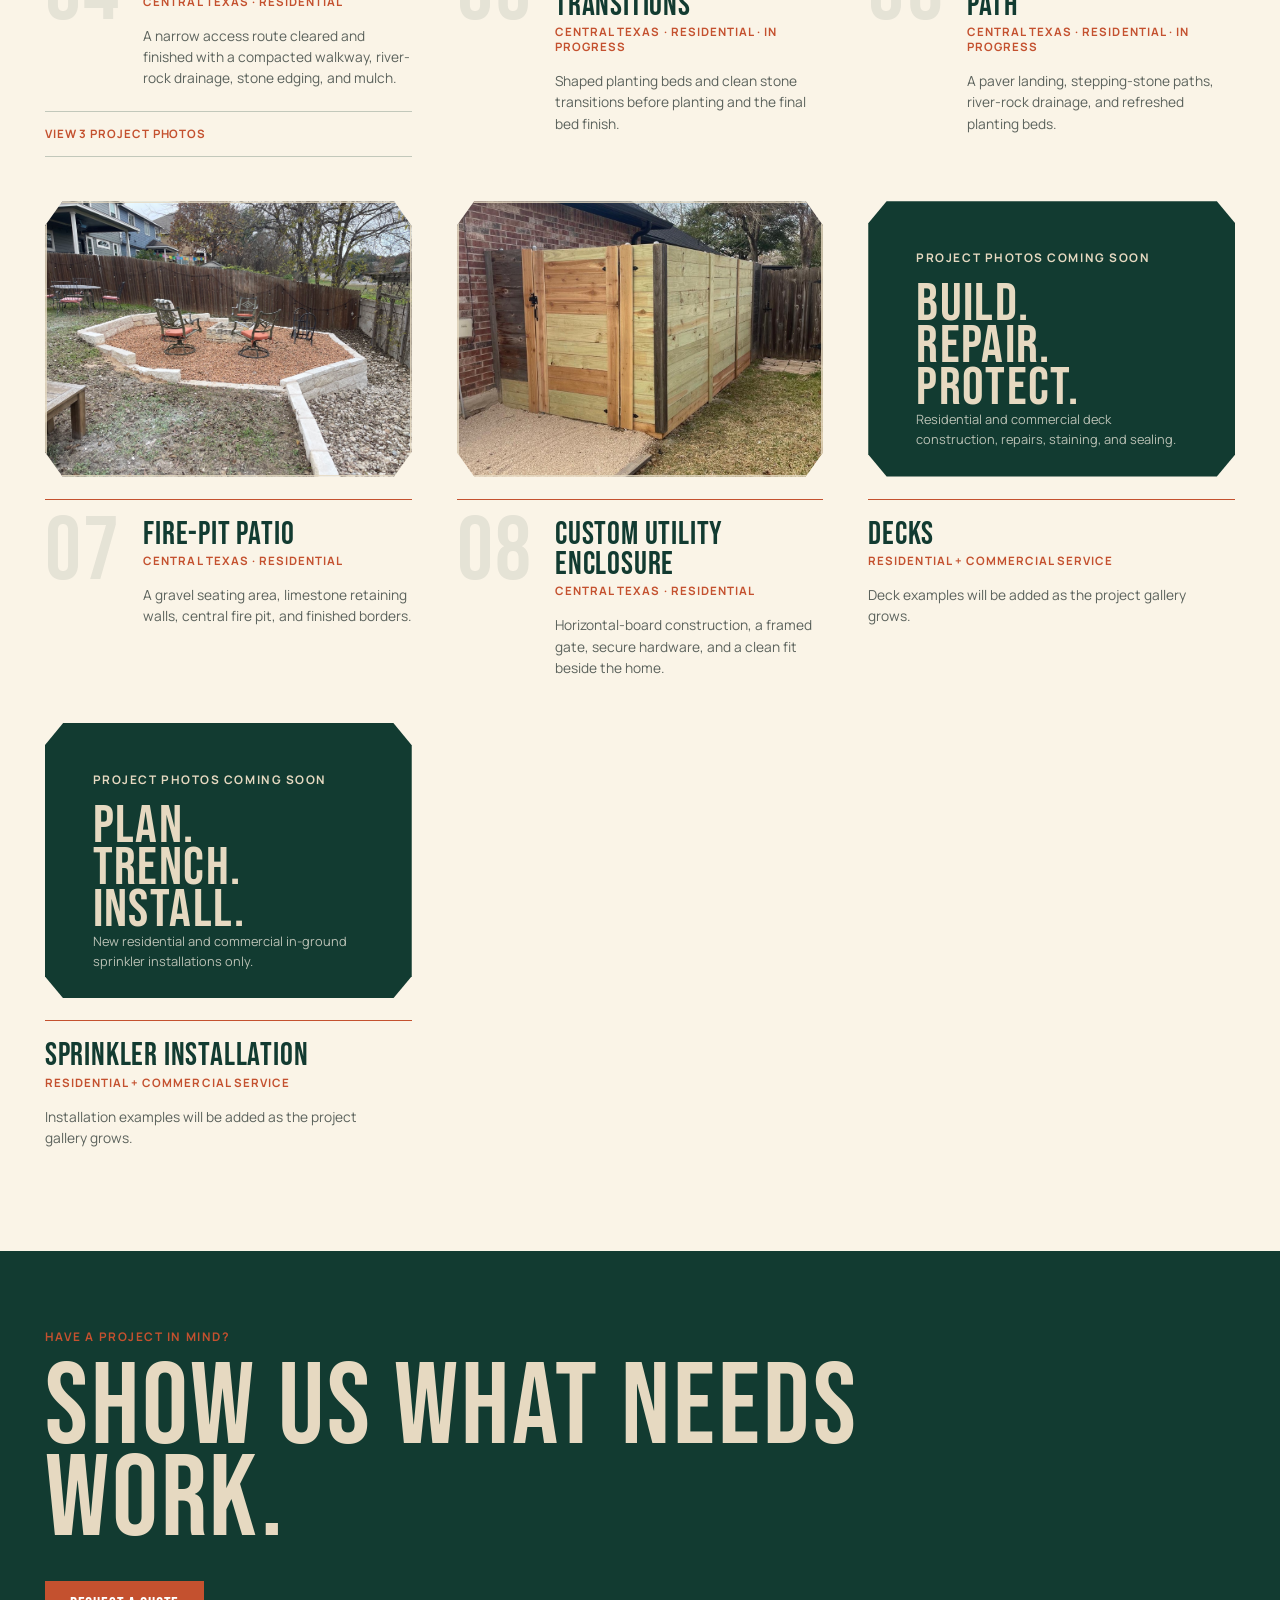
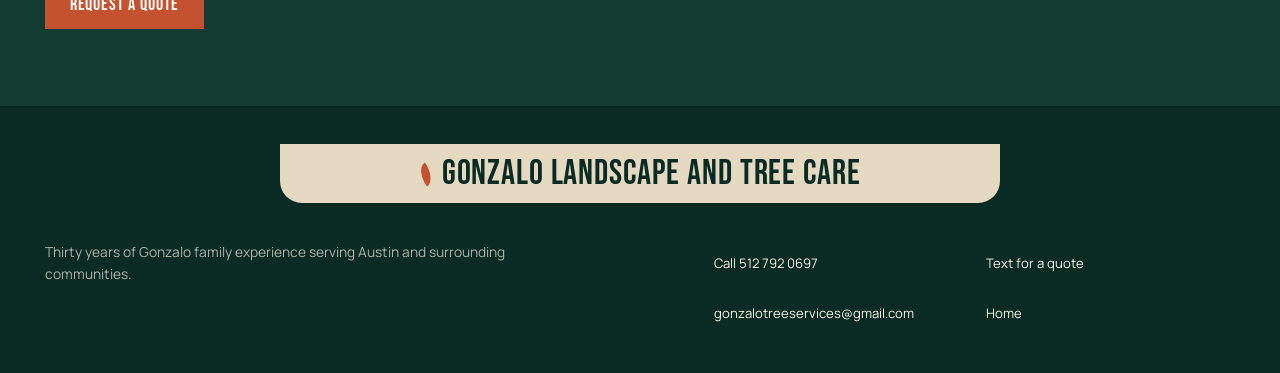
==== commit 108078c8: "Add residential project gallery and update site copy" ====
--- a/projects.html
+++ b/projects.html
@@ -10,7 +10,7 @@
     <link rel="preconnect" href="https://fonts.googleapis.com" />
     <link rel="preconnect" href="https://fonts.gstatic.com" crossorigin />
     <link href="https://fonts.googleapis.com/css2?family=Bebas+Neue&amp;family=Manrope:wght@400;500;600;700&amp;display=swap" rel="stylesheet" />
-    <link rel="stylesheet" href="styles.css?v=20260812-6" />
+    <link rel="stylesheet" href="styles.css?v=20260812-9" />
   </head>
   <body>
     <a class="skip-link" href="#main-content">Skip to content</a>
@@ -34,7 +34,7 @@
         <div class="section-heading reveal">
           <p class="kicker">Project gallery</p>
           <h1 class="display-type" id="projects-title">Real yards.<br />Clear results.</h1>
-          <p>Filter by service and find a project similar to yours.</p>
+          <p>Residential and commercial work across Austin, Georgetown, Johnson City, and surrounding Central Texas communities.</p>
         </div>
 
         <div class="project-filters" aria-label="Filter landscaping projects">
@@ -71,15 +71,37 @@
           </div>
         </section>
 
-        <div class="project-grid-heading reveal" data-project-grid-heading><div><p class="kicker" data-project-grid-kicker>More completed work</p><h2 class="display-type" data-project-grid-title>Find a project like yours.</h2></div><p data-project-grid-summary>Choose a service above to narrow the gallery.</p></div>
+        <div class="project-grid-heading reveal" data-project-grid-heading><div><p class="kicker" data-project-grid-kicker>Project work + available services</p><h2 class="display-type" data-project-grid-title>Find a project like yours.</h2></div><p data-project-grid-summary>Choose a service above to narrow the gallery. Each project is labeled residential or commercial.</p></div>
         <div class="project-grid" data-project-grid>
-          <article class="project-card reveal" data-category="gardens hardscapes"><div class="photo-frame project-photo"><img loading="lazy" decoding="async" src="assets/projects/backyard-lawn-and-beds-progress.jpg" alt="Backyard with shaped planting beds and clean stone transitions during installation" /></div><div class="project-meta"><span class="project-index display-type">01</span><div><h2 class="display-type">Backyard beds + stone transitions</h2><p class="project-location">Installation in progress</p><p>Shaped planting beds and clean stone transitions before planting and the final bed finish.</p></div></div></article>
-          <article class="project-card reveal" data-category="gardens hardscapes"><div class="photo-frame project-photo"><img loading="lazy" decoding="async" src="assets/projects/front-yard-hardscape-and-beds-progress.jpg" alt="Front-yard installation in progress with a paver landing, stepping stones, river rock, and mulched beds" /></div><div class="project-meta"><span class="project-index display-type">02</span><div><h2 class="display-type">Paver landing + garden path</h2><p class="project-location">Installation in progress</p><p>A paver landing, stepping-stone paths, river-rock drainage, and refreshed planting beds.</p></div></div></article>
-          <article class="project-card reveal" data-category="patios hardscapes"><div class="photo-frame project-photo"><img loading="lazy" decoding="async" src="assets/projects/backyard-gravel-fire-pit-patio-after.jpg?v=20260812-2" alt="Finished backyard gravel patio with limestone retaining walls and a central fire pit" /></div><div class="project-meta"><span class="project-index display-type">03</span><div><h2 class="display-type">Fire-pit patio</h2><p class="project-location">Backyard patio</p><p>A gravel seating area, limestone retaining walls, central fire pit, and finished borders.</p></div></div></article>
-          <article class="project-card project-card-portrait reveal" data-category="fences"><div class="photo-frame project-photo"><img loading="lazy" decoding="async" src="assets/projects/backyard-horizontal-wood-fence-enclosure-after.jpg?v=20260812-2" alt="New horizontal-board utility enclosure and gate built beside a brick home" /></div><div class="project-meta"><span class="project-index display-type">04</span><div><h2 class="display-type">Custom utility enclosure</h2><p class="project-location">Fence + structure</p><p>Horizontal-board construction, a framed gate, secure hardware, and a clean fit beside the home.</p></div></div></article>
-          <article class="project-card project-card-placeholder reveal" data-category="tree-service"><div class="project-placeholder" aria-label="Tree service project photos coming soon"><p class="kicker">Project photos coming soon</p><p class="display-type">Trim.<br />Remove.<br />Haul.</p><span>Tree trimming, removal, cleanup, and debris haul-away.</span></div><div class="project-meta"><span class="project-index display-type">05</span><div><h2 class="display-type">Tree Service</h2><p class="project-location">Available service</p><p>Send photos of the tree and surrounding property for a project quote.</p></div></div></article>
-          <article class="project-card project-card-placeholder reveal" data-category="decks"><div class="project-placeholder" aria-label="Deck project photos coming soon"><p class="kicker">Project photos coming soon</p><p class="display-type">Build.<br />Repair.<br />Protect.</p><span>Deck construction, repairs, staining, and sealing.</span></div><div class="project-meta"><span class="project-index display-type">06</span><div><h2 class="display-type">Decks</h2><p class="project-location">Available service</p><p>Deck examples will be added as the project gallery grows.</p></div></div></article>
-          <article class="project-card project-card-placeholder reveal" data-category="sprinklers"><div class="project-placeholder" aria-label="Sprinkler installation photos coming soon"><p class="kicker">Project photos coming soon</p><p class="display-type">Plan.<br />Trench.<br />Install.</p><span>New in-ground sprinkler installations only.</span></div><div class="project-meta"><span class="project-index display-type">07</span><div><h2 class="display-type">Sprinklers</h2><p class="project-location">Available service</p><p>Installation examples will be added as the project gallery grows.</p></div></div></article>
+          <article class="project-card project-story-card reveal" data-category="tree-service yard-cleanup">
+            <div class="before-after-images project-story-pair"><figure><img loading="lazy" decoding="async" src="assets/projects/residential-tree-canopy-before.jpg" alt="Large residential front-yard tree before canopy trimming" /><figcaption class="display-type">Before</figcaption></figure><figure><img loading="lazy" decoding="async" src="assets/projects/residential-tree-canopy-after.jpg" alt="Residential front-yard tree after canopy trimming and debris cleanup" /><figcaption class="display-type">After</figcaption></figure></div>
+            <div class="project-meta"><span class="project-index display-type">01</span><div><h2 class="display-type">Tree-canopy trimming</h2><p class="project-location">Central Texas · Residential</p><p>Canopy trimming around the home, followed by branch cleanup and debris haul-away.</p></div></div>
+          </article>
+
+          <article class="project-card project-story-card reveal" data-category="gardens hardscapes yard-cleanup">
+            <div class="photo-frame project-photo"><img loading="lazy" decoding="async" src="assets/projects/residential-front-garden-mulch-after.jpg" alt="Residential front garden after bed shaping, stone edging, and fresh dark mulch" /></div>
+            <div class="project-meta"><span class="project-index display-type">02</span><div><h2 class="display-type">Front garden + drainage refresh</h2><p class="project-location">Central Texas · Residential</p><p>Native planting areas, shaped beds, stone edging, river-rock drainage, pavers, and fresh mulch.</p></div></div>
+            <details class="project-photo-set"><summary>View 4 project photos</summary><div class="project-photo-set-grid"><figure><img loading="lazy" decoding="async" src="assets/projects/residential-front-garden-native-plants-before.jpg" alt="Residential front garden before the bed and drainage refresh" /><figcaption>Before · Existing native plants and beds</figcaption></figure><figure><img loading="lazy" decoding="async" src="assets/projects/residential-front-garden-bed-edging-progress.jpg" alt="Crew member shaping a residential front garden bed" /><figcaption>Progress · Bed shaping and cleanup</figcaption></figure><figure><img loading="lazy" decoding="async" src="assets/projects/residential-front-yard-pavers-river-rock-progress.jpg" alt="Residential front yard during paver, river-rock drainage, and garden-bed installation" /><figcaption>Progress · Pavers and river-rock drainage</figcaption></figure><figure><img loading="lazy" decoding="async" src="assets/projects/residential-front-garden-mulch-after.jpg" alt="Residential front garden completed with stone edging and fresh mulch" /><figcaption>After · Edged beds and fresh mulch</figcaption></figure></div></details>
+          </article>
+
+          <article class="project-card project-story-card reveal" data-category="hardscapes gardens yard-cleanup">
+            <div class="photo-frame project-photo"><img loading="lazy" decoding="async" src="assets/projects/residential-backyard-curved-gravel-path-after.jpg" alt="Completed residential backyard gravel path with stone borders and mulched planting beds" /></div>
+            <div class="project-meta"><span class="project-index display-type">03</span><div><h2 class="display-type">Backyard paths + planting beds</h2><p class="project-location">Central Texas · Residential</p><p>Ground clearing, grading, landscape fabric, compacted paths, stone borders, planting beds, mulch, and cleanup.</p></div></div>
+            <details class="project-photo-set"><summary>View 7 project photos</summary><div class="project-photo-set-grid"><figure><img loading="lazy" decoding="async" src="assets/projects/residential-backyard-path-layout-before.jpg" alt="Residential backyard before grading and gravel-path construction" /><figcaption>Before · Path layout</figcaption></figure><figure><img loading="lazy" decoding="async" src="assets/projects/residential-backyard-grading-progress.jpg" alt="Residential backyard during grading and soil preparation" /><figcaption>Progress · Grading</figcaption></figure><figure><img loading="lazy" decoding="async" src="assets/projects/residential-backyard-landscape-fabric-progress.jpg" alt="Landscape fabric installed for a residential backyard path" /><figcaption>Progress · Landscape fabric</figcaption></figure><figure><img loading="lazy" decoding="async" src="assets/projects/residential-backyard-gravel-path-installation-progress.jpg" alt="Gravel staged across landscape fabric during residential path construction" /><figcaption>Progress · Gravel installation</figcaption></figure><figure><img loading="lazy" decoding="async" src="assets/projects/residential-backyard-path-mulch-progress.jpg" alt="Residential backyard with compacted paths, stone edging, and new mulch in progress" /><figcaption>Progress · Paths and mulch</figcaption></figure><figure><img loading="lazy" decoding="async" src="assets/projects/residential-backyard-curved-gravel-path-after.jpg" alt="Completed curved gravel path and dark planting beds in a residential backyard" /><figcaption>After · Curved gravel path</figcaption></figure><figure><img loading="lazy" decoding="async" src="assets/projects/residential-backyard-groundcover-stone-border-after.jpg" alt="Residential backyard after ground-cover installation and stone border construction" /><figcaption>After · Ground cover and borders</figcaption></figure></div></details>
+          </article>
+
+          <article class="project-card project-story-card project-card-portrait reveal" data-category="hardscapes yard-cleanup">
+            <div class="photo-frame project-photo"><img loading="lazy" decoding="async" src="assets/projects/residential-side-yard-path-river-rock-after.jpg" alt="Completed compacted residential side-yard path bordered with river rock" /></div>
+            <div class="project-meta"><span class="project-index display-type">04</span><div><h2 class="display-type">Side-yard access path</h2><p class="project-location">Central Texas · Residential</p><p>A narrow access route cleared and finished with a compacted walkway, river-rock drainage, stone edging, and mulch.</p></div></div>
+            <details class="project-photo-set"><summary>View 3 project photos</summary><div class="project-photo-set-grid"><figure><img loading="lazy" decoding="async" src="assets/projects/residential-side-yard-path-layout-before.jpg" alt="Residential side yard before compacted-path and river-rock installation" /><figcaption>Before · Cleared path layout</figcaption></figure><figure><img loading="lazy" decoding="async" src="assets/projects/residential-side-yard-compacted-path-after.jpg" alt="Residential side yard after compacted-path construction and mulching" /><figcaption>After · Compacted path and mulch</figcaption></figure><figure><img loading="lazy" decoding="async" src="assets/projects/residential-side-yard-path-river-rock-after.jpg" alt="Completed residential side-yard path with river-rock drainage on both sides" /><figcaption>After · River-rock drainage</figcaption></figure></div></details>
+          </article>
+
+          <article class="project-card reveal" data-category="gardens hardscapes"><div class="photo-frame project-photo"><img loading="lazy" decoding="async" src="assets/projects/backyard-lawn-and-beds-progress.jpg" alt="Backyard with shaped planting beds and clean stone transitions during installation" /></div><div class="project-meta"><span class="project-index display-type">05</span><div><h2 class="display-type">Backyard beds + stone transitions</h2><p class="project-location">Central Texas · Residential · In progress</p><p>Shaped planting beds and clean stone transitions before planting and the final bed finish.</p></div></div></article>
+          <article class="project-card reveal" data-category="gardens hardscapes"><div class="photo-frame project-photo"><img loading="lazy" decoding="async" src="assets/projects/front-yard-hardscape-and-beds-progress.jpg" alt="Front-yard installation in progress with a paver landing, stepping stones, river rock, and mulched beds" /></div><div class="project-meta"><span class="project-index display-type">06</span><div><h2 class="display-type">Paver landing + garden path</h2><p class="project-location">Central Texas · Residential · In progress</p><p>A paver landing, stepping-stone paths, river-rock drainage, and refreshed planting beds.</p></div></div></article>
+          <article class="project-card reveal" data-category="patios hardscapes"><div class="photo-frame project-photo"><img loading="lazy" decoding="async" src="assets/projects/backyard-gravel-fire-pit-patio-after.jpg?v=20260812-2" alt="Finished backyard gravel patio with limestone retaining walls and a central fire pit" /></div><div class="project-meta"><span class="project-index display-type">07</span><div><h2 class="display-type">Fire-pit patio</h2><p class="project-location">Central Texas · Residential</p><p>A gravel seating area, limestone retaining walls, central fire pit, and finished borders.</p></div></div></article>
+          <article class="project-card project-card-portrait reveal" data-category="fences"><div class="photo-frame project-photo"><img loading="lazy" decoding="async" src="assets/projects/backyard-horizontal-wood-fence-enclosure-after.jpg?v=20260812-2" alt="New horizontal-board utility enclosure and gate built beside a brick home" /></div><div class="project-meta"><span class="project-index display-type">08</span><div><h2 class="display-type">Custom utility enclosure</h2><p class="project-location">Central Texas · Residential</p><p>Horizontal-board construction, a framed gate, secure hardware, and a clean fit beside the home.</p></div></div></article>
+          <article class="project-card project-card-placeholder reveal" data-category="decks"><div class="project-placeholder" aria-label="Deck project photos coming soon"><p class="kicker">Project photos coming soon</p><p class="display-type">Build.<br />Repair.<br />Protect.</p><span>Residential and commercial deck construction, repairs, staining, and sealing.</span></div><div class="project-meta"><div><h2 class="display-type">Decks</h2><p class="project-location">Residential + commercial service</p><p>Deck examples will be added as the project gallery grows.</p></div></div></article>
+          <article class="project-card project-card-placeholder reveal" data-category="sprinklers"><div class="project-placeholder" aria-label="Sprinkler installation photos coming soon"><p class="kicker">Project photos coming soon</p><p class="display-type">Plan.<br />Trench.<br />Install.</p><span>New residential and commercial in-ground sprinkler installations only.</span></div><div class="project-meta"><div><h2 class="display-type">Sprinkler installation</h2><p class="project-location">Residential + commercial service</p><p>Installation examples will be added as the project gallery grows.</p></div></div></article>
         </div>
       </section>
 
@@ -90,7 +112,7 @@
       </section>
     </main>
 
-    <footer class="site-footer"><a class="brand display-type" href="index.html">Gonzalo Landscape and Tree Care</a><p>Thirty years of Gonzalo family experience serving Austin and surrounding communities.</p><div class="footer-links"><a href="tel:+15127920697">Call 512 792 0697</a><a href="sms:+15127920697">Text for a quote</a><a href="mailto:gonzalotreeservices@gmail.com">Email us</a><a href="index.html">Home</a></div></footer>
+    <footer class="site-footer"><a class="brand display-type" href="index.html">Gonzalo Landscape and Tree Care</a><p>Thirty years of Gonzalo family experience serving Austin and surrounding communities.</p><div class="footer-links"><a href="tel:+15127920697">Call 512 792 0697</a><a href="sms:+15127920697">Text for a quote</a><a href="mailto:gonzalotreeservices@gmail.com">gonzalotreeservices@gmail.com</a><a href="index.html">Home</a></div></footer>
     <script src="script.js?v=20260812-5"></script>
   </body>
 </html>
--- a/styles.css
+++ b/styles.css
@@ -46,6 +46,7 @@
 #yard-cleanup,
 #projects,
 #story,
+#process,
 #quote {
   scroll-margin-top: calc(var(--header-height) + 24px);
 }
@@ -1184,6 +1185,65 @@
   display: none;
 }
 
+.project-story-card {
+  align-self: start;
+}
+
+.project-story-pair figure {
+  aspect-ratio: 4 / 3;
+}
+
+.project-photo-set {
+  margin-top: 22px;
+  border-top: 1px solid var(--line);
+  border-bottom: 1px solid var(--line);
+}
+
+.project-photo-set summary {
+  display: flex;
+  align-items: center;
+  min-height: var(--tap-target);
+  padding: 12px 0;
+  color: var(--adobe);
+  font-size: 0.72rem;
+  font-weight: 700;
+  letter-spacing: 0.08em;
+  text-transform: uppercase;
+  cursor: pointer;
+}
+
+.project-photo-set summary::marker {
+  color: var(--cedar);
+}
+
+.project-photo-set-grid {
+  display: grid;
+  grid-template-columns: repeat(2, minmax(0, 1fr));
+  gap: 12px;
+  padding: 0 0 18px;
+}
+
+.project-photo-set-grid figure {
+  min-width: 0;
+  margin: 0;
+}
+
+.project-photo-set-grid img {
+  width: 100%;
+  aspect-ratio: 4 / 3;
+  object-fit: cover;
+  background: var(--limestone);
+}
+
+.project-photo-set-grid figcaption {
+  padding-top: 7px;
+  color: var(--muted);
+  font-size: 0.68rem;
+  font-weight: 700;
+  line-height: 1.4;
+  text-transform: uppercase;
+}
+
 .project-photo img {
   height: 100%;
   object-fit: cover;
@@ -1426,11 +1486,12 @@
 }
 
 .process {
+  padding: clamp(56px, 6vw, 88px) var(--page-gutter);
   background: var(--plaster);
 }
 
 .process .section-heading {
-  margin-bottom: clamp(40px, 7vw, 86px);
+  margin-bottom: clamp(32px, 4vw, 56px);
 }
 
 .process-list {
@@ -1445,7 +1506,7 @@
   grid-template-columns: minmax(90px, 0.23fr) minmax(0, 1fr);
   gap: 24px;
   align-items: center;
-  padding: clamp(24px, 4vw, 48px) 0;
+  padding: clamp(24px, 3vw, 38px) 0;
   border-bottom: 1px solid var(--line);
 }
 
@@ -1473,7 +1534,7 @@
   display: grid;
   grid-template-columns: minmax(0, 1fr) minmax(320px, 0.72fr);
   gap: clamp(50px, 8vw, 120px);
-  padding: var(--section-space) var(--page-gutter);
+  padding: clamp(56px, 5.5vw, 80px) var(--page-gutter);
   color: var(--plaster);
   background: var(--adobe);
 }
@@ -1651,12 +1712,18 @@
 
 .site-footer {
   display: grid;
-  grid-template-columns: 1fr minmax(260px, 0.9fr) auto;
-  gap: 36px;
+  grid-template-columns: minmax(280px, 1fr) minmax(420px, 0.9fr);
+  gap: clamp(24px, 3vw, 40px) clamp(40px, 7vw, 100px);
   align-items: start;
-  padding: 36px var(--page-gutter);
+  padding: clamp(28px, 3vw, 44px) var(--page-gutter);
   color: var(--plaster);
   background: var(--cedar-deep);
+}
+
+.site-footer .brand {
+  grid-column: 1 / -1;
+  grid-row: auto;
+  justify-self: center;
 }
 
 .site-footer p {
@@ -1668,9 +1735,9 @@
 }
 
 .footer-links {
-  display: flex;
-  flex-direction: column;
-  gap: 12px;
+  display: grid;
+  grid-template-columns: repeat(2, minmax(0, 1fr));
+  gap: 6px 24px;
   font-size: 0.82rem;
 }
 
@@ -1678,6 +1745,7 @@
   display: flex;
   align-items: center;
   min-height: var(--tap-target);
+  overflow-wrap: anywhere;
 }
 
 .js-enabled .reveal {
@@ -1952,12 +2020,12 @@
   }
 
   .site-footer {
-    grid-template-columns: 1fr 1fr;
+    grid-template-columns: 1fr;
   }
 
   .site-footer p {
-    grid-column: 1 / -1;
-    grid-row: 2;
+    grid-column: auto;
+    grid-row: auto;
   }
 }
 
@@ -2070,12 +2138,20 @@
     grid-template-columns: 1fr;
   }
 
+  .project-photo-set {
+    grid-column: 1 / -1;
+  }
+
   .project-process-grid {
     grid-template-columns: 1fr;
   }
 
   .project-meta {
     grid-template-columns: auto 1fr;
+  }
+
+  .project-photo-set-grid {
+    grid-template-columns: 1fr;
   }
 
   .section-heading h2,
@@ -2139,6 +2215,10 @@
   .footer-links a {
     min-height: var(--tap-target);
   }
+
+  .footer-links {
+    grid-template-columns: 1fr;
+  }
 }
 
 @media (prefers-reduced-motion: reduce) {
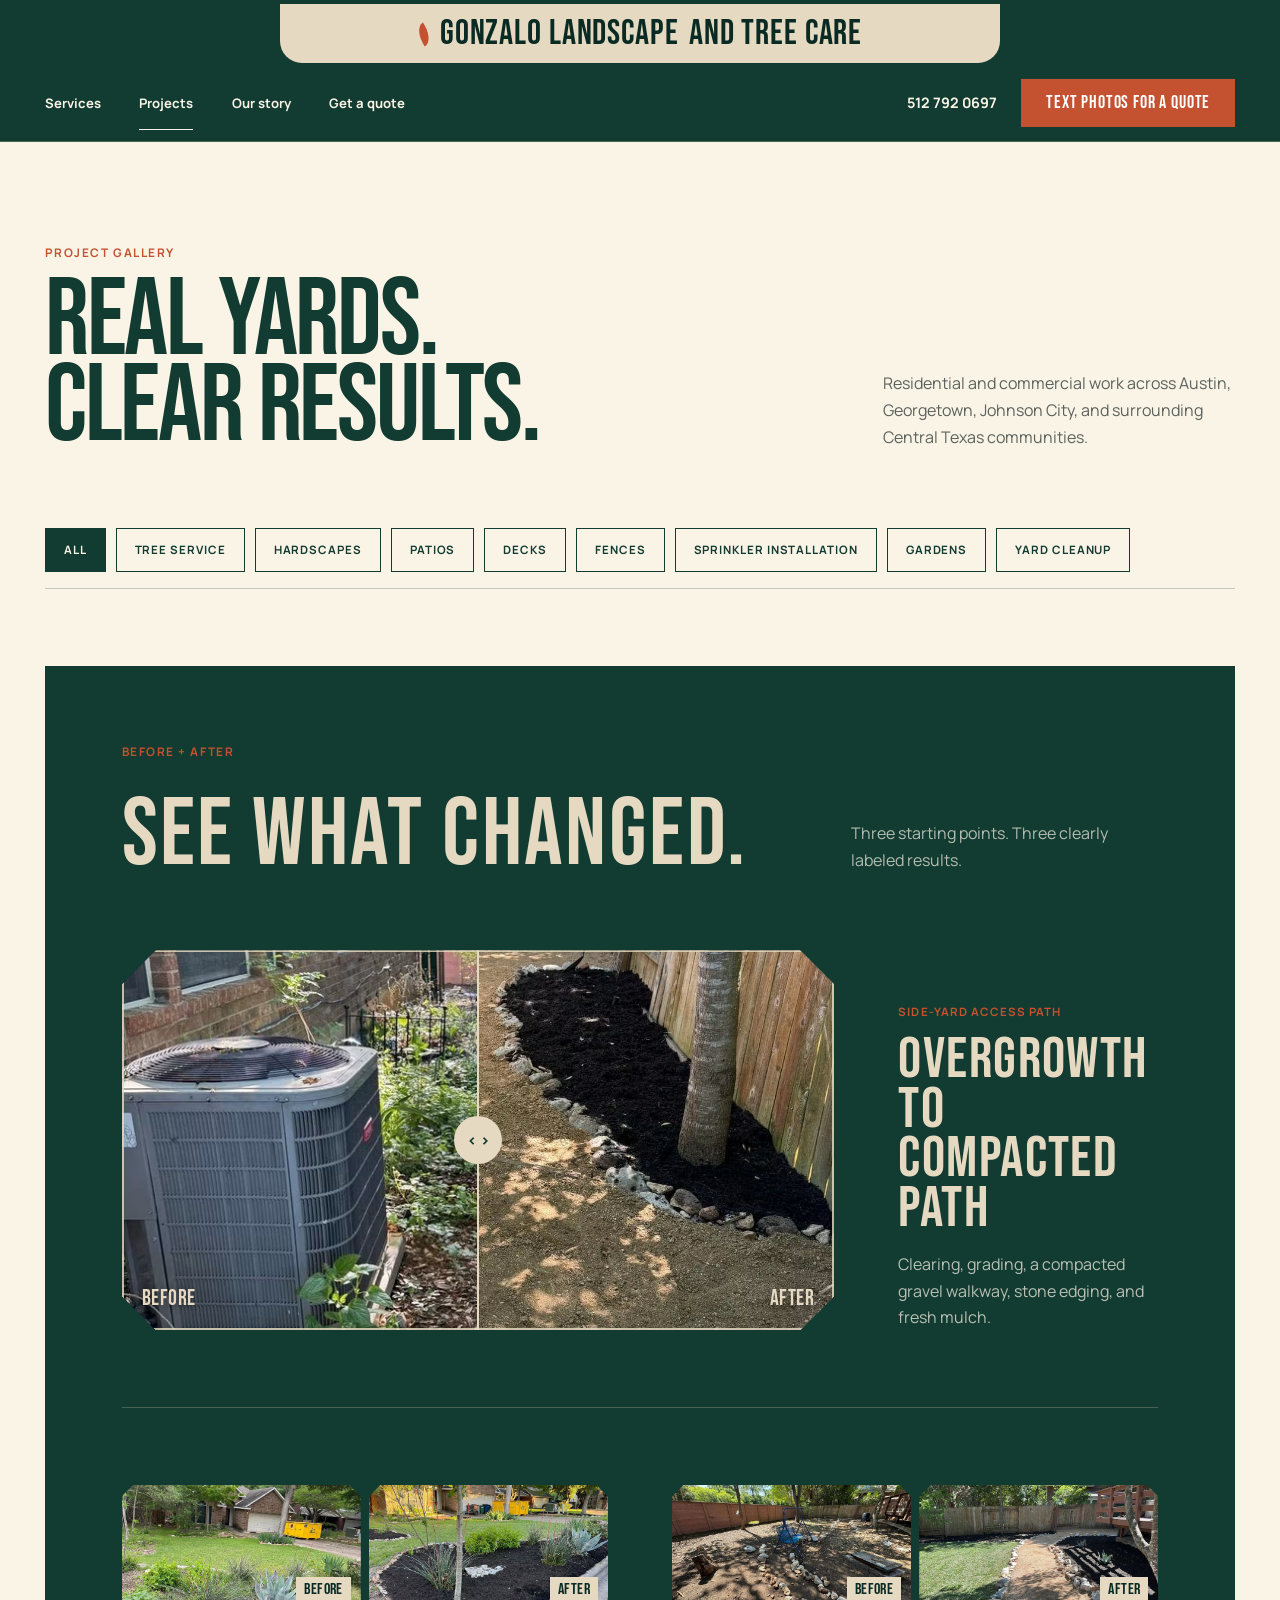
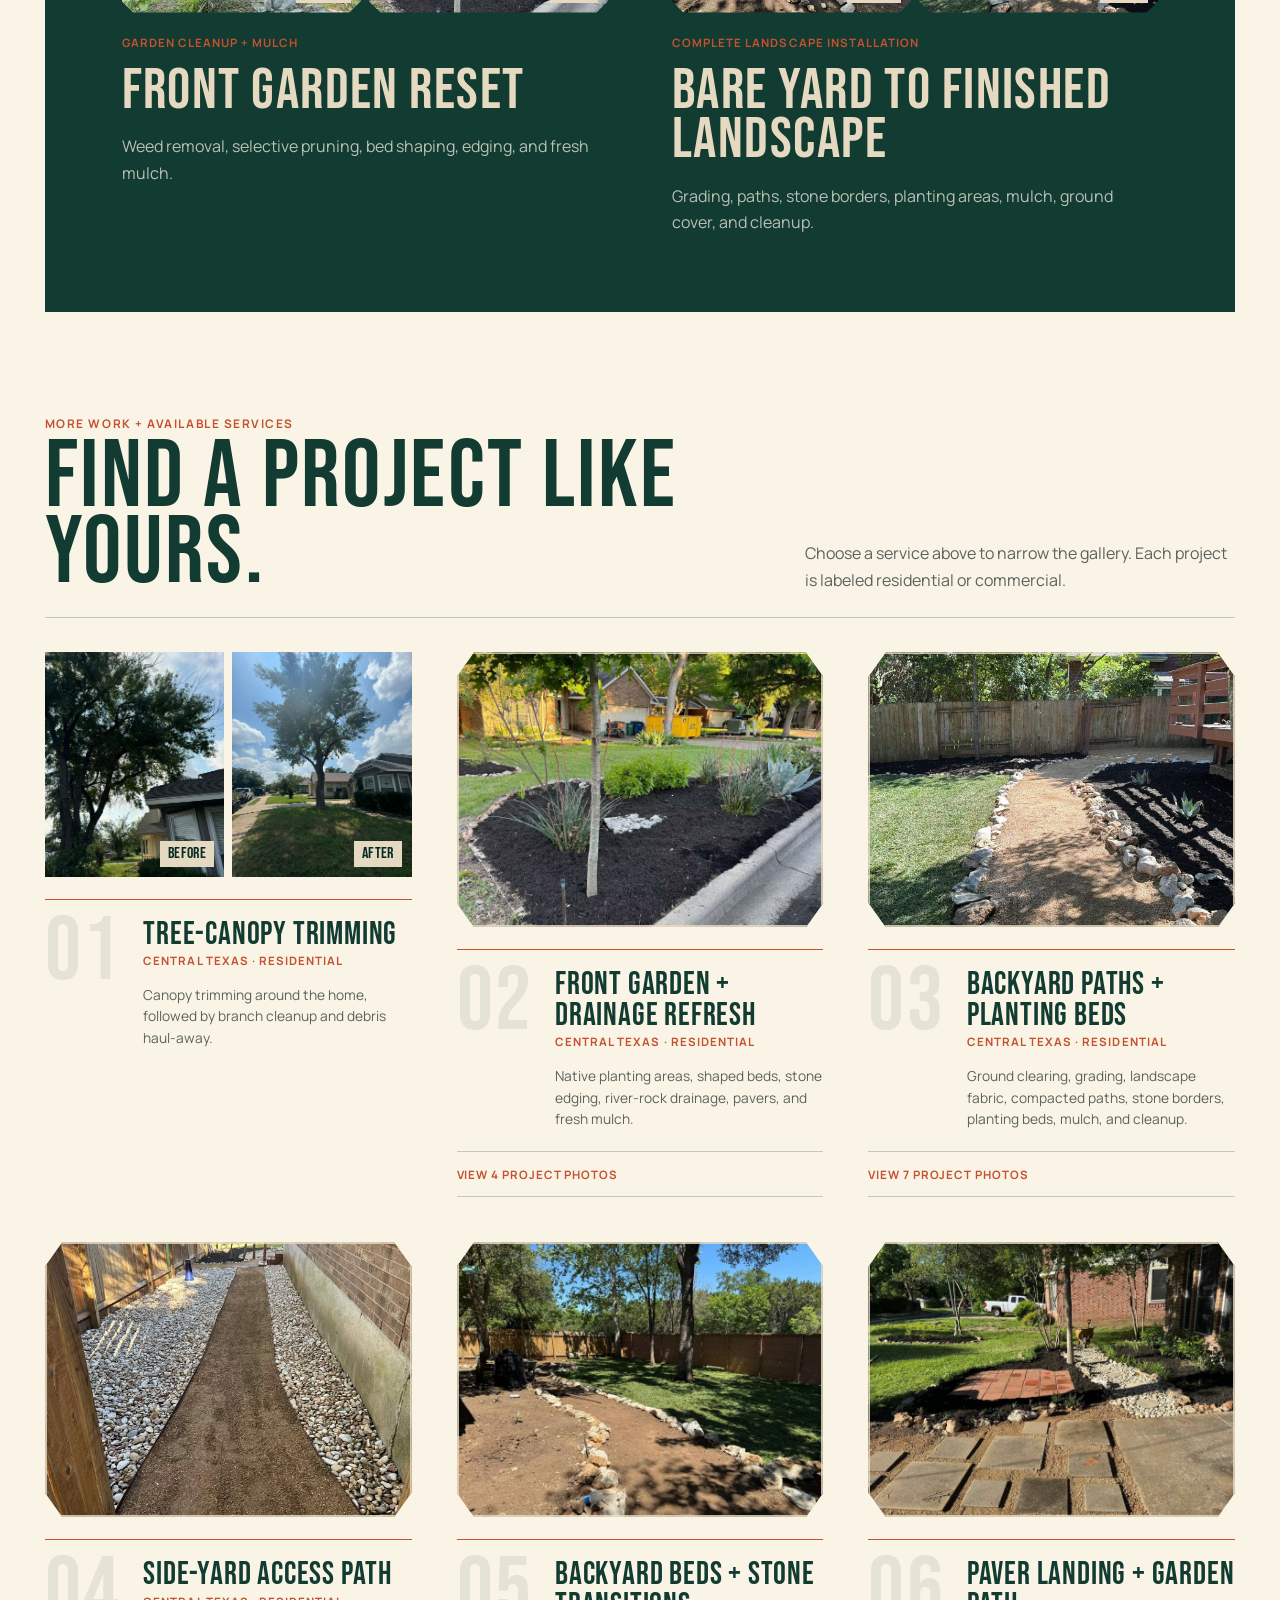
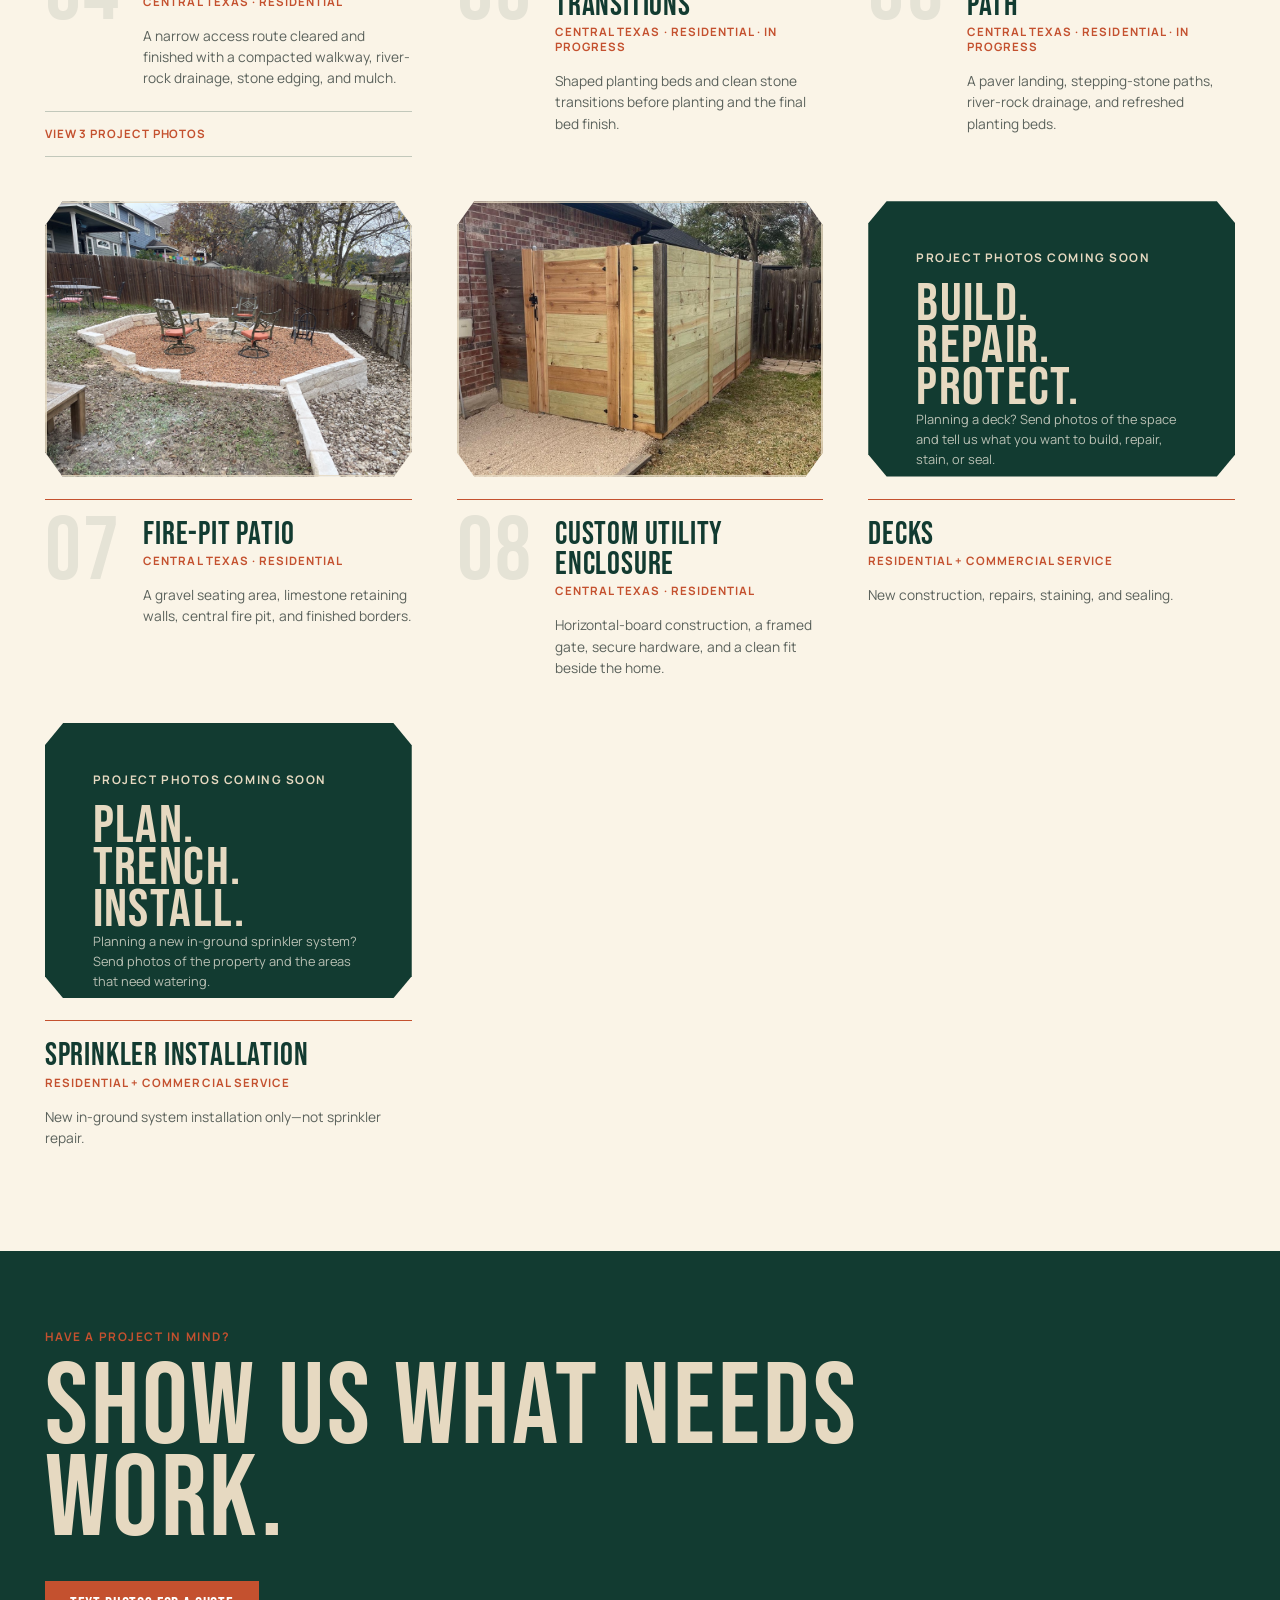
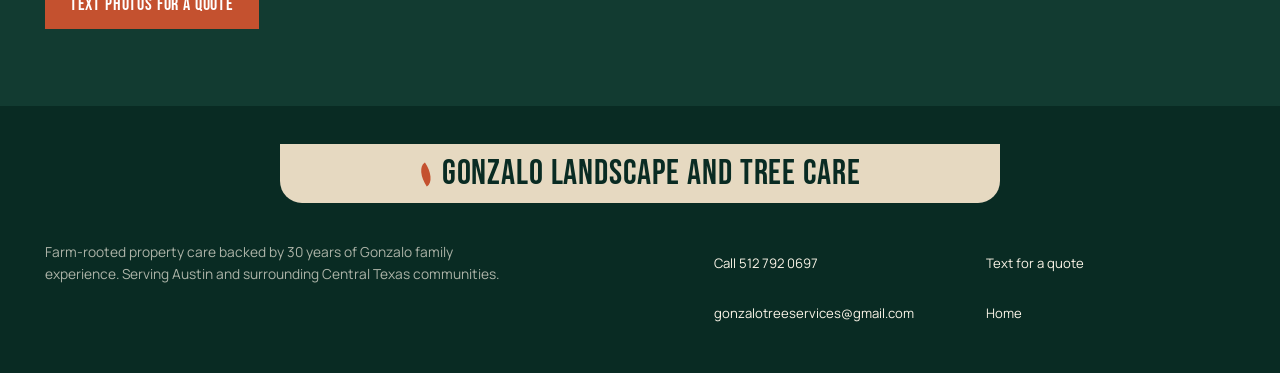
==== commit 4ec160aa: "Strengthen site messaging and mobile accessibility" ====
--- a/projects.html
+++ b/projects.html
@@ -3,14 +3,14 @@
   <head>
     <meta charset="UTF-8" />
     <meta name="viewport" content="width=device-width, initial-scale=1.0" />
-    <meta name="description" content="See Austin-area tree, garden, hardscape, patio, deck, fence, sprinkler, and yard-cleanup work from Gonzalo Landscape and Tree Care." />
+    <meta name="description" content="See Central Texas tree work, planting, hardscapes, patios, decks, fences, sprinkler installation, and yard cleanup from Gonzalo Landscape and Tree Care." />
     <meta name="theme-color" content="#123b31" />
     <title>Projects | Gonzalo Landscape and Tree Care</title>
     <link rel="icon" href="data:image/svg+xml,%3Csvg xmlns='http://www.w3.org/2000/svg' viewBox='0 0 64 64'%3E%3Crect width='64' height='64' rx='12' fill='%23123b31'/%3E%3Cpath d='M18 42C18 25 30 13 48 14C47 32 35 44 18 42Z' fill='%23e6d9c1'/%3E%3Cpath d='M19 43C28 34 35 27 47 16' stroke='%23c4512f' stroke-width='4'/%3E%3C/svg%3E" />
     <link rel="preconnect" href="https://fonts.googleapis.com" />
     <link rel="preconnect" href="https://fonts.gstatic.com" crossorigin />
     <link href="https://fonts.googleapis.com/css2?family=Bebas+Neue&amp;family=Manrope:wght@400;500;600;700&amp;display=swap" rel="stylesheet" />
-    <link rel="stylesheet" href="styles.css?v=20260812-9" />
+    <link rel="stylesheet" href="styles.css?v=20260812-11" />
   </head>
   <body>
     <a class="skip-link" href="#main-content">Skip to content</a>
@@ -25,7 +25,7 @@
       </nav>
       <div class="header-actions">
         <a class="header-phone" href="tel:+15127920697">512 792 0697</a>
-        <a class="button button-accent" href="index.html#quote">Request a quote</a>
+        <a class="button button-accent" href="index.html#quote">Text photos for a quote</a>
       </div>
     </header>
 
@@ -44,7 +44,7 @@
           <button class="filter-button" type="button" data-filter="patios" aria-pressed="false">Patios</button>
           <button class="filter-button" type="button" data-filter="decks" aria-pressed="false">Decks</button>
           <button class="filter-button" type="button" data-filter="fences" aria-pressed="false">Fences</button>
-          <button class="filter-button" type="button" data-filter="sprinklers" aria-pressed="false">Sprinklers</button>
+          <button class="filter-button" type="button" data-filter="sprinklers" aria-pressed="false">Sprinkler Installation</button>
           <button class="filter-button" type="button" data-filter="gardens" aria-pressed="false">Gardens</button>
           <button class="filter-button" type="button" data-filter="yard-cleanup" aria-pressed="false">Yard Cleanup</button>
         </div>
@@ -71,7 +71,7 @@
           </div>
         </section>
 
-        <div class="project-grid-heading reveal" data-project-grid-heading><div><p class="kicker" data-project-grid-kicker>Project work + available services</p><h2 class="display-type" data-project-grid-title>Find a project like yours.</h2></div><p data-project-grid-summary>Choose a service above to narrow the gallery. Each project is labeled residential or commercial.</p></div>
+        <div class="project-grid-heading reveal" data-project-grid-heading><div><p class="kicker" data-project-grid-kicker>More work + available services</p><h2 class="display-type" data-project-grid-title>Find a project like yours.</h2></div><p data-project-grid-summary>Choose a service above to narrow the gallery. Each project is labeled residential or commercial.</p></div>
         <div class="project-grid" data-project-grid>
           <article class="project-card project-story-card reveal" data-category="tree-service yard-cleanup">
             <div class="before-after-images project-story-pair"><figure><img loading="lazy" decoding="async" src="assets/projects/residential-tree-canopy-before.jpg" alt="Large residential front-yard tree before canopy trimming" /><figcaption class="display-type">Before</figcaption></figure><figure><img loading="lazy" decoding="async" src="assets/projects/residential-tree-canopy-after.jpg" alt="Residential front-yard tree after canopy trimming and debris cleanup" /><figcaption class="display-type">After</figcaption></figure></div>
@@ -100,19 +100,19 @@
           <article class="project-card reveal" data-category="gardens hardscapes"><div class="photo-frame project-photo"><img loading="lazy" decoding="async" src="assets/projects/front-yard-hardscape-and-beds-progress.jpg" alt="Front-yard installation in progress with a paver landing, stepping stones, river rock, and mulched beds" /></div><div class="project-meta"><span class="project-index display-type">06</span><div><h2 class="display-type">Paver landing + garden path</h2><p class="project-location">Central Texas · Residential · In progress</p><p>A paver landing, stepping-stone paths, river-rock drainage, and refreshed planting beds.</p></div></div></article>
           <article class="project-card reveal" data-category="patios hardscapes"><div class="photo-frame project-photo"><img loading="lazy" decoding="async" src="assets/projects/backyard-gravel-fire-pit-patio-after.jpg?v=20260812-2" alt="Finished backyard gravel patio with limestone retaining walls and a central fire pit" /></div><div class="project-meta"><span class="project-index display-type">07</span><div><h2 class="display-type">Fire-pit patio</h2><p class="project-location">Central Texas · Residential</p><p>A gravel seating area, limestone retaining walls, central fire pit, and finished borders.</p></div></div></article>
           <article class="project-card project-card-portrait reveal" data-category="fences"><div class="photo-frame project-photo"><img loading="lazy" decoding="async" src="assets/projects/backyard-horizontal-wood-fence-enclosure-after.jpg?v=20260812-2" alt="New horizontal-board utility enclosure and gate built beside a brick home" /></div><div class="project-meta"><span class="project-index display-type">08</span><div><h2 class="display-type">Custom utility enclosure</h2><p class="project-location">Central Texas · Residential</p><p>Horizontal-board construction, a framed gate, secure hardware, and a clean fit beside the home.</p></div></div></article>
-          <article class="project-card project-card-placeholder reveal" data-category="decks"><div class="project-placeholder" aria-label="Deck project photos coming soon"><p class="kicker">Project photos coming soon</p><p class="display-type">Build.<br />Repair.<br />Protect.</p><span>Residential and commercial deck construction, repairs, staining, and sealing.</span></div><div class="project-meta"><div><h2 class="display-type">Decks</h2><p class="project-location">Residential + commercial service</p><p>Deck examples will be added as the project gallery grows.</p></div></div></article>
-          <article class="project-card project-card-placeholder reveal" data-category="sprinklers"><div class="project-placeholder" aria-label="Sprinkler installation photos coming soon"><p class="kicker">Project photos coming soon</p><p class="display-type">Plan.<br />Trench.<br />Install.</p><span>New residential and commercial in-ground sprinkler installations only.</span></div><div class="project-meta"><div><h2 class="display-type">Sprinkler installation</h2><p class="project-location">Residential + commercial service</p><p>Installation examples will be added as the project gallery grows.</p></div></div></article>
+          <article class="project-card project-card-placeholder reveal" data-category="decks"><div class="project-placeholder" aria-label="Deck project photos coming soon"><p class="kicker">Project photos coming soon</p><p class="display-type">Build.<br />Repair.<br />Protect.</p><span>Planning a deck? Send photos of the space and tell us what you want to build, repair, stain, or seal.</span></div><div class="project-meta"><div><h2 class="display-type">Decks</h2><p class="project-location">Residential + commercial service</p><p>New construction, repairs, staining, and sealing.</p></div></div></article>
+          <article class="project-card project-card-placeholder reveal" data-category="sprinklers"><div class="project-placeholder" aria-label="Sprinkler installation photos coming soon"><p class="kicker">Project photos coming soon</p><p class="display-type">Plan.<br />Trench.<br />Install.</p><span>Planning a new in-ground sprinkler system? Send photos of the property and the areas that need watering.</span></div><div class="project-meta"><div><h2 class="display-type">Sprinkler Installation</h2><p class="project-location">Residential + commercial service</p><p>New in-ground system installation only—not sprinkler repair.</p></div></div></article>
         </div>
       </section>
 
       <section class="page-cta">
         <p class="kicker">Have a project in mind?</p>
         <h2 class="display-type">Show us what needs work.</h2>
-        <a class="button button-accent" href="index.html#quote">Request a quote</a>
+        <a class="button button-accent" href="index.html#quote">Text photos for a quote</a>
       </section>
     </main>
 
-    <footer class="site-footer"><a class="brand display-type" href="index.html">Gonzalo Landscape and Tree Care</a><p>Thirty years of Gonzalo family experience serving Austin and surrounding communities.</p><div class="footer-links"><a href="tel:+15127920697">Call 512 792 0697</a><a href="sms:+15127920697">Text for a quote</a><a href="mailto:gonzalotreeservices@gmail.com">gonzalotreeservices@gmail.com</a><a href="index.html">Home</a></div></footer>
-    <script src="script.js?v=20260812-5"></script>
+    <footer class="site-footer"><a class="brand display-type" href="index.html">Gonzalo Landscape and Tree Care</a><p>Farm-rooted property care backed by 30 years of Gonzalo family experience. Serving Austin and surrounding Central Texas communities.</p><div class="footer-links"><a href="tel:+15127920697">Call 512 792 0697</a><a href="sms:+15127920697">Text for a quote</a><a href="mailto:gonzalotreeservices@gmail.com">gonzalotreeservices@gmail.com</a><a href="index.html">Home</a></div></footer>
+    <script src="script.js?v=20260812-6"></script>
   </body>
 </html>
--- a/styles.css
+++ b/styles.css
@@ -355,6 +355,15 @@
   line-height: 1.48;
 }
 
+.hero-intro > .hero-proof {
+  max-width: 500px;
+  margin-top: 14px;
+  color: var(--cedar);
+  font-size: 0.82rem;
+  font-weight: 700;
+  line-height: 1.5;
+}
+
 .hero-contact {
   display: flex;
   flex-wrap: wrap;
@@ -447,8 +456,10 @@
 }
 
 .service-project-link {
-  display: block;
-  margin-top: 24px;
+  display: inline-flex;
+  align-items: center;
+  min-height: var(--tap-target);
+  margin-top: 10px;
   color: var(--adobe);
   font-size: 0.7rem;
   font-weight: 700;
@@ -1815,6 +1826,7 @@
     grid-template-columns: auto minmax(0, 1fr);
     gap: 0 0.34em;
     min-width: 0;
+    min-height: var(--tap-target);
     width: fit-content;
     padding: 0;
     color: var(--plaster);
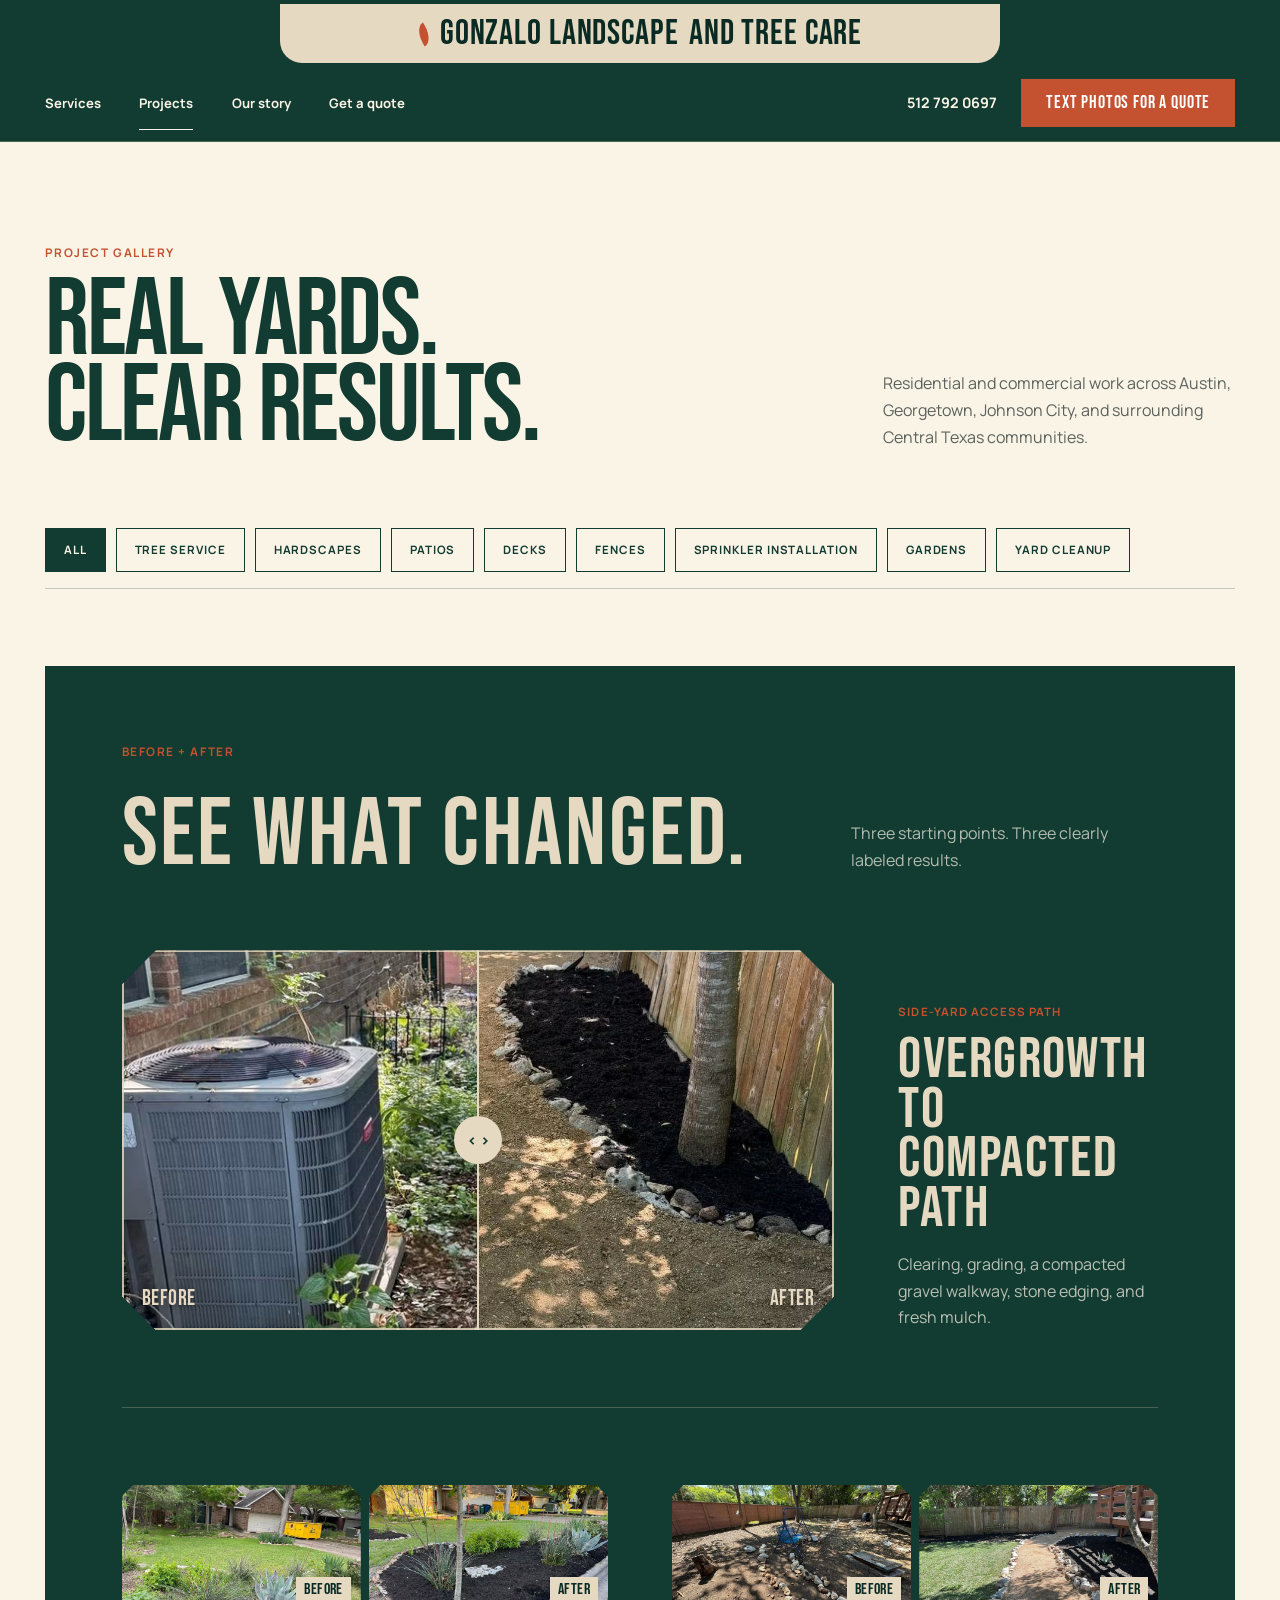
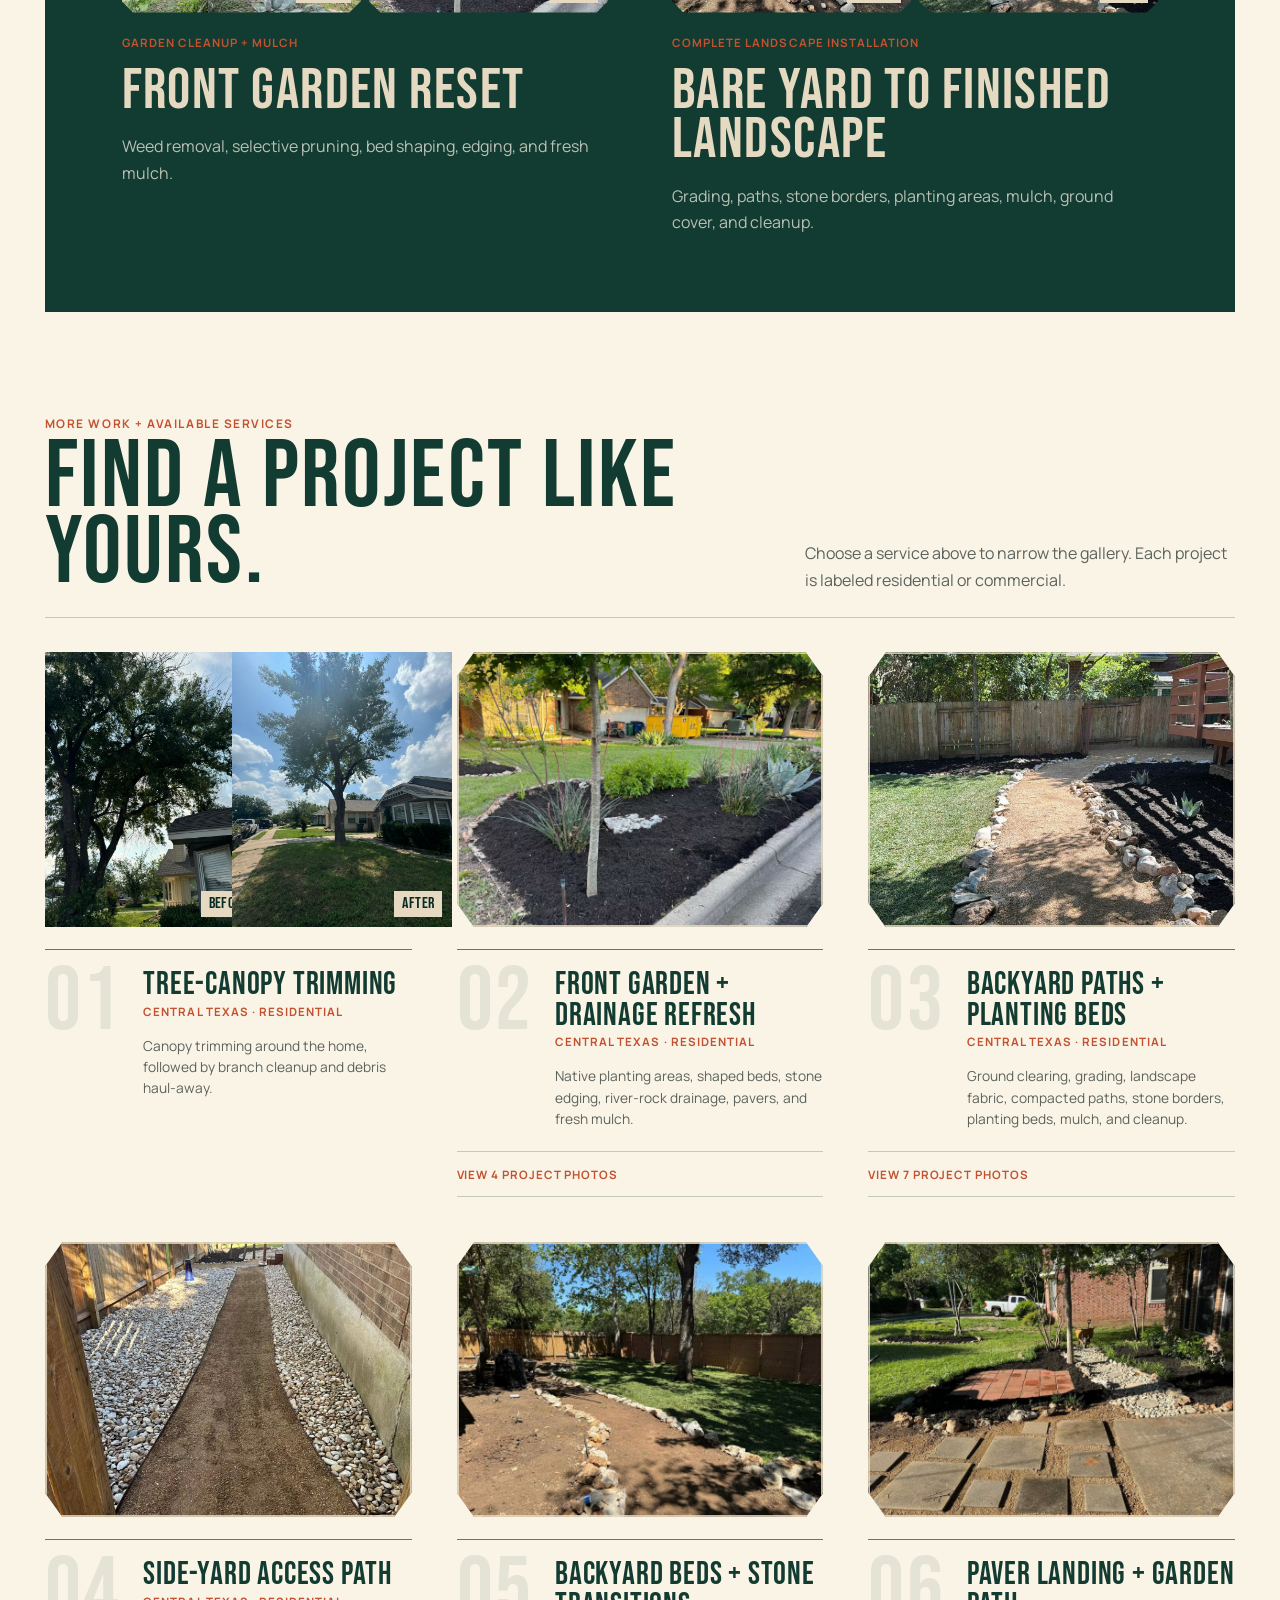
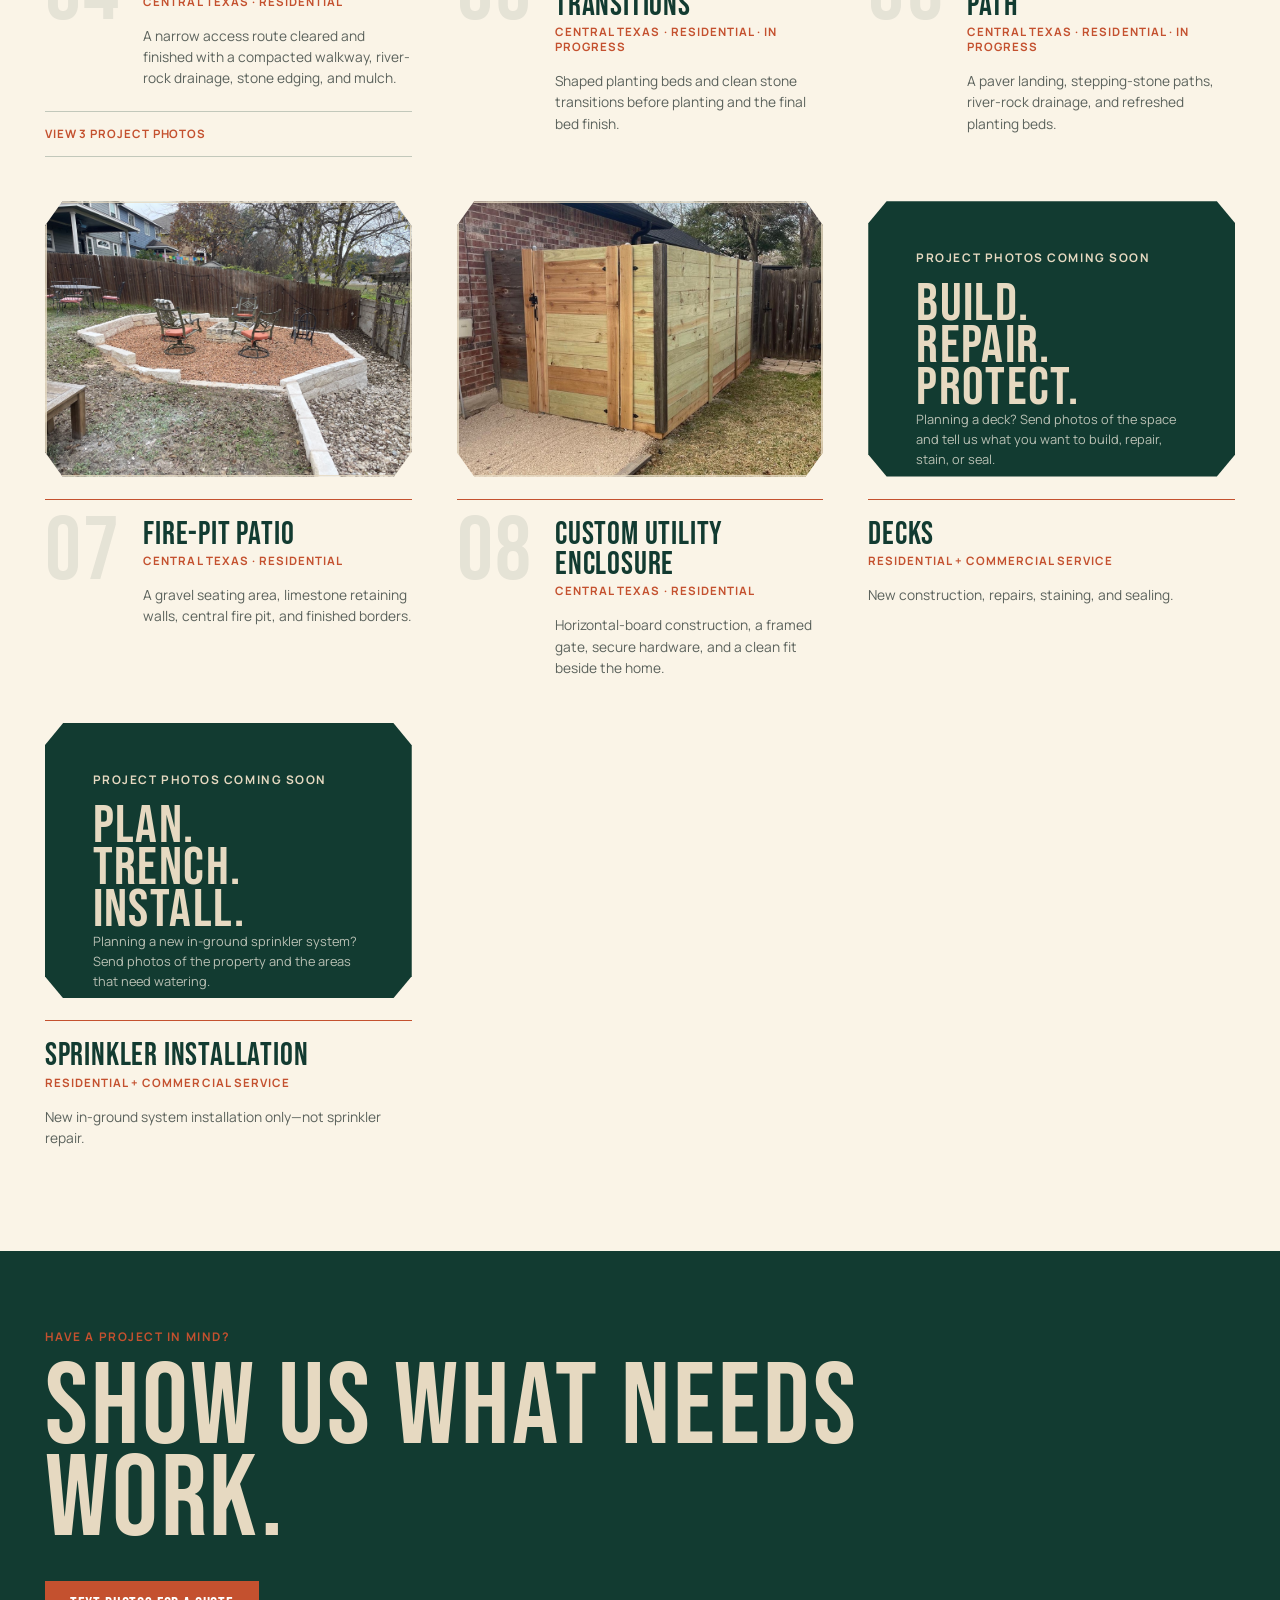
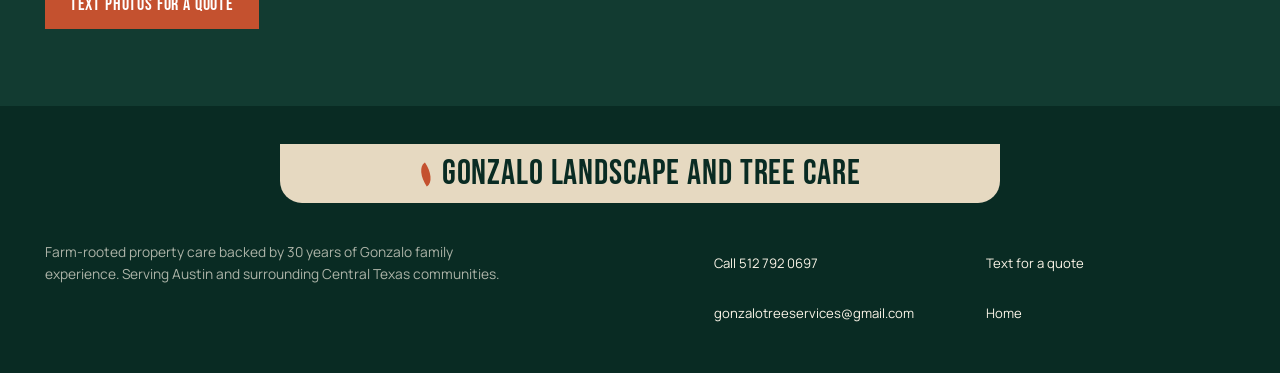
==== commit ff8034e5: "Fix responsive heading and project card sizing" ====
--- a/projects.html
+++ b/projects.html
@@ -10,7 +10,7 @@
     <link rel="preconnect" href="https://fonts.googleapis.com" />
     <link rel="preconnect" href="https://fonts.gstatic.com" crossorigin />
     <link href="https://fonts.googleapis.com/css2?family=Bebas+Neue&amp;family=Manrope:wght@400;500;600;700&amp;display=swap" rel="stylesheet" />
-    <link rel="stylesheet" href="styles.css?v=20260812-11" />
+    <link rel="stylesheet" href="styles.css?v=20260812-13" />
   </head>
   <body>
     <a class="skip-link" href="#main-content">Skip to content</a>
--- a/styles.css
+++ b/styles.css
@@ -961,8 +961,13 @@
 
 .story-proof-copy h2 {
   margin-bottom: 32px;
-  font-size: clamp(3.8rem, 6vw, 6.5rem);
-  overflow-wrap: anywhere;
+  font-size: clamp(3rem, 14cqw, 6.5rem);
+  overflow-wrap: normal;
+  word-break: normal;
+}
+
+.story-proof-copy {
+  container-type: inline-size;
 }
 
 .story-values {
@@ -1200,8 +1205,13 @@
   align-self: start;
 }
 
+.project-story-pair {
+  aspect-ratio: 4 / 3;
+}
+
 .project-story-pair figure {
-  aspect-ratio: 4 / 3;
+  height: 100%;
+  aspect-ratio: auto;
 }
 
 .project-photo-set {
@@ -2187,7 +2197,7 @@
   }
 
   .story-proof-copy h2 {
-    font-size: clamp(3.4rem, 14vw, 4.8rem);
+    font-size: clamp(2.8rem, 14cqw, 4.8rem);
   }
 
   .story-hero-copy h1 br {
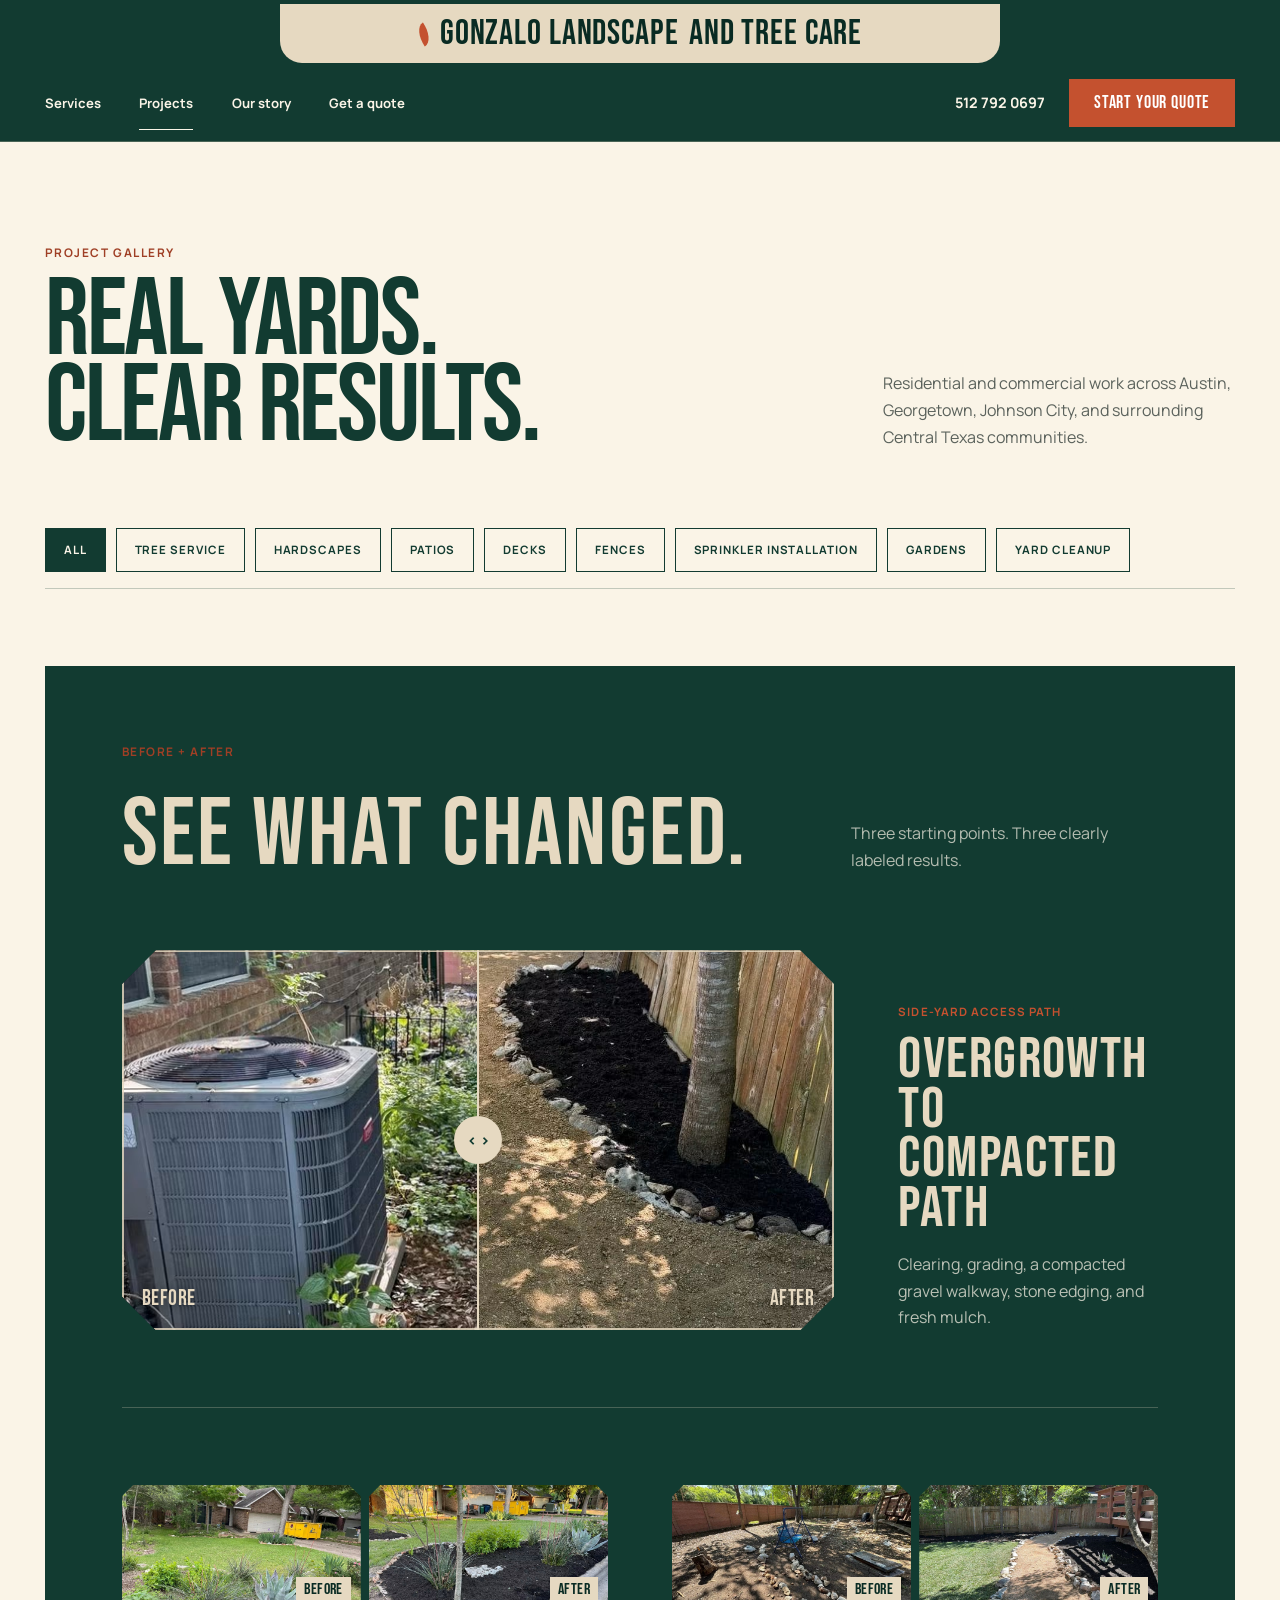
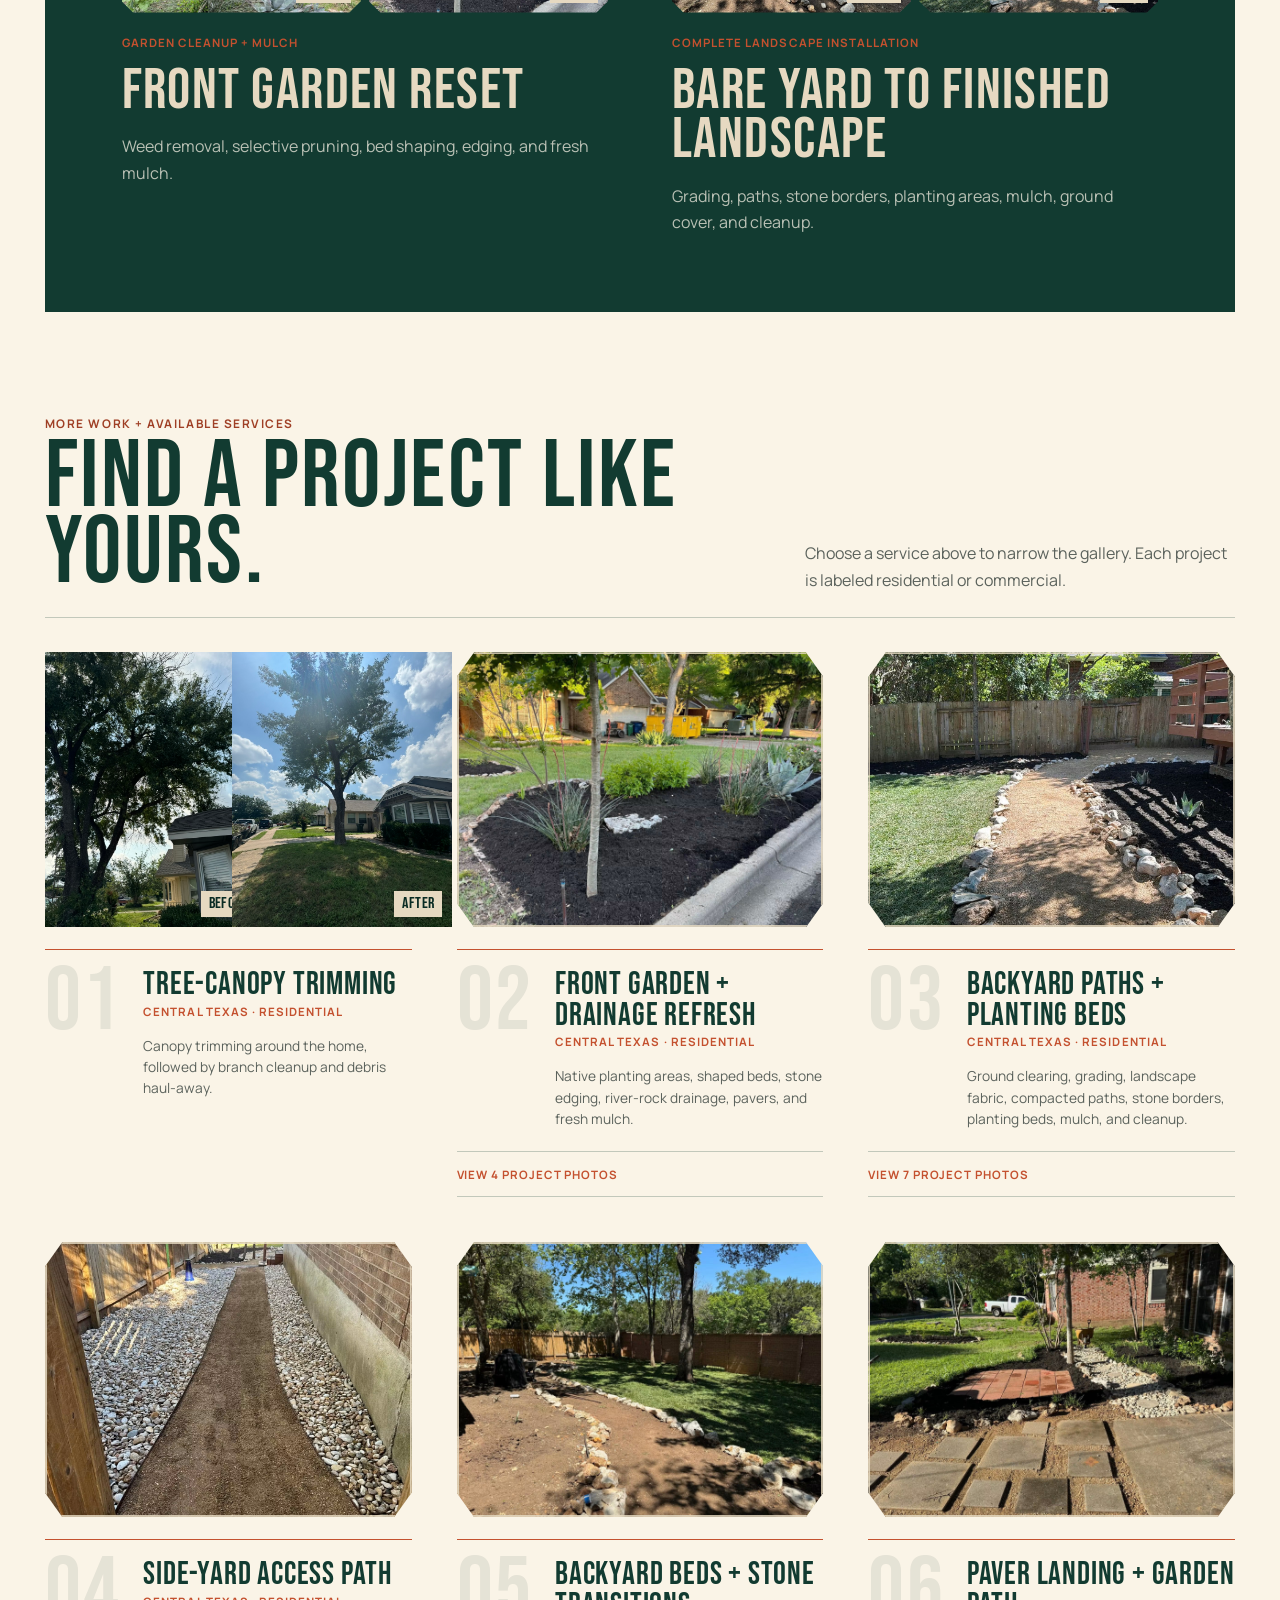
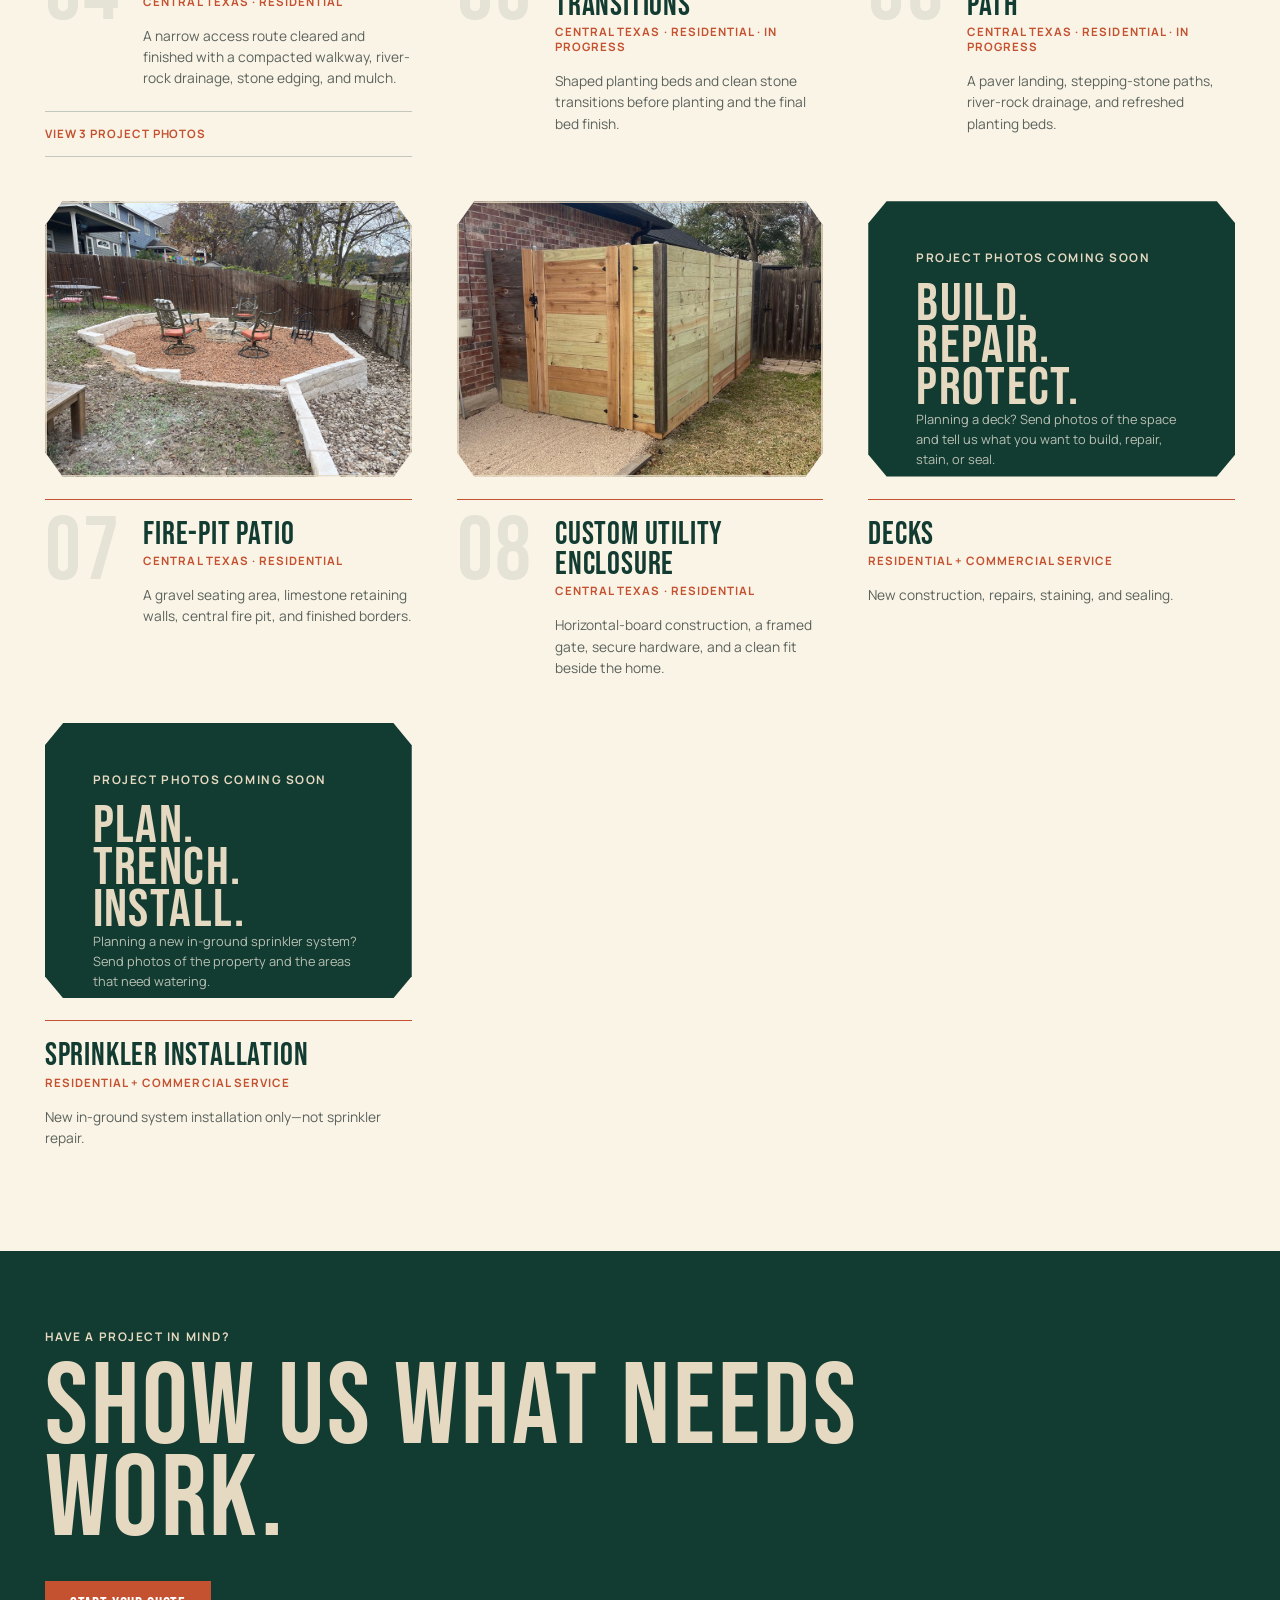
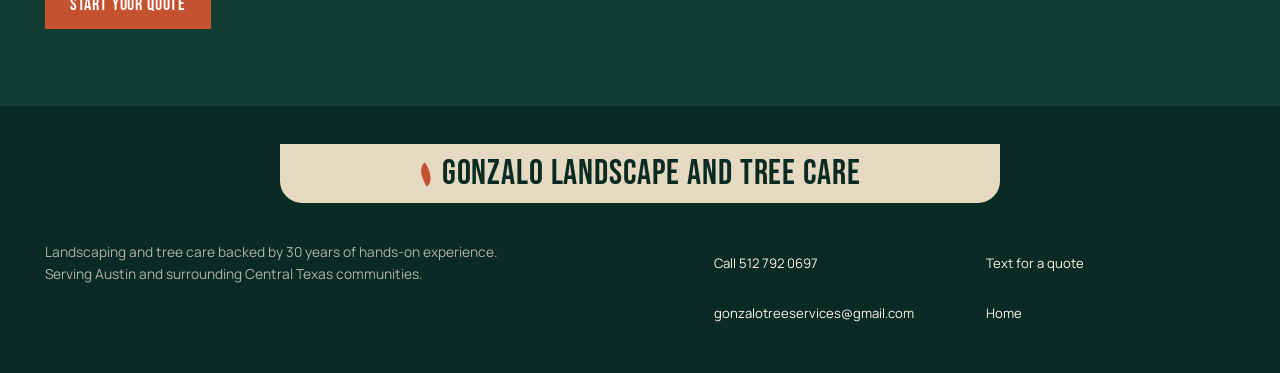
==== commit f6046eb0: "Polish family story and homepage copy" ====
--- a/projects.html
+++ b/projects.html
@@ -10,7 +10,7 @@
     <link rel="preconnect" href="https://fonts.googleapis.com" />
     <link rel="preconnect" href="https://fonts.gstatic.com" crossorigin />
     <link href="https://fonts.googleapis.com/css2?family=Bebas+Neue&amp;family=Manrope:wght@400;500;600;700&amp;display=swap" rel="stylesheet" />
-    <link rel="stylesheet" href="styles.css?v=20260812-13" />
+    <link rel="stylesheet" href="styles.css?v=20260812-14" />
   </head>
   <body>
     <a class="skip-link" href="#main-content">Skip to content</a>
@@ -25,7 +25,7 @@
       </nav>
       <div class="header-actions">
         <a class="header-phone" href="tel:+15127920697">512 792 0697</a>
-        <a class="button button-accent" href="index.html#quote">Text photos for a quote</a>
+        <a class="button button-accent" href="index.html#quote">Start your quote</a>
       </div>
     </header>
 
@@ -108,11 +108,11 @@
       <section class="page-cta">
         <p class="kicker">Have a project in mind?</p>
         <h2 class="display-type">Show us what needs work.</h2>
-        <a class="button button-accent" href="index.html#quote">Text photos for a quote</a>
+        <a class="button button-accent" href="index.html#quote">Start your quote</a>
       </section>
     </main>
 
-    <footer class="site-footer"><a class="brand display-type" href="index.html">Gonzalo Landscape and Tree Care</a><p>Farm-rooted property care backed by 30 years of Gonzalo family experience. Serving Austin and surrounding Central Texas communities.</p><div class="footer-links"><a href="tel:+15127920697">Call 512 792 0697</a><a href="sms:+15127920697">Text for a quote</a><a href="mailto:gonzalotreeservices@gmail.com">gonzalotreeservices@gmail.com</a><a href="index.html">Home</a></div></footer>
+    <footer class="site-footer"><a class="brand display-type" href="index.html">Gonzalo Landscape and Tree Care</a><p>Landscaping and tree care backed by 30 years of hands-on experience. Serving Austin and surrounding Central Texas communities.</p><div class="footer-links"><a href="tel:+15127920697">Call 512 792 0697</a><a href="sms:+15127920697">Text for a quote</a><a href="mailto:gonzalotreeservices@gmail.com">gonzalotreeservices@gmail.com</a><a href="index.html">Home</a></div></footer>
     <script src="script.js?v=20260812-6"></script>
   </body>
 </html>
--- a/styles.css
+++ b/styles.css
@@ -321,7 +321,7 @@
 
 .kicker {
   margin: 0 0 18px;
-  color: var(--adobe);
+  color: var(--adobe-dark);
   font-size: 0.74rem;
   font-weight: 700;
   letter-spacing: 0.13em;
@@ -799,6 +799,11 @@
   line-height: 0.8;
 }
 
+.projects-invite-copy .kicker,
+.page-cta .kicker {
+  color: var(--limestone);
+}
+
 .projects-invite-copy > p:not(.kicker) {
   margin: 28px 0 32px;
   color: rgba(250, 244, 231, 0.72);
@@ -895,7 +900,8 @@
   margin: 0;
   color: var(--cedar);
   font-size: clamp(4.8rem, 8vw, 8.5rem);
-  line-height: 0.78;
+  line-height: 0.84;
+  text-wrap: balance;
 }
 
 .story-hero-copy > p:last-child,
@@ -912,6 +918,53 @@
 
 .story-hero-media {
   margin: 0;
+}
+
+.story-photo-placeholder {
+  display: flex;
+  flex-direction: column;
+  justify-content: flex-end;
+  min-height: clamp(320px, 32vw, 520px);
+  padding: clamp(34px, 5vw, 72px);
+  color: var(--plaster);
+  background: var(--cedar);
+}
+
+.story-photo-placeholder::before {
+  position: absolute;
+  top: clamp(28px, 4vw, 56px);
+  left: clamp(28px, 4vw, 56px);
+  width: clamp(64px, 8vw, 108px);
+  aspect-ratio: 1;
+  content: "";
+  border: 2px solid var(--limestone);
+  border-radius: 50%;
+  opacity: 0.7;
+}
+
+.story-photo-placeholder .kicker {
+  position: relative;
+  z-index: 1;
+  color: var(--limestone);
+}
+
+.story-photo-placeholder p:nth-of-type(2) {
+  position: relative;
+  z-index: 1;
+  margin: 0;
+  font-size: clamp(3.5rem, 7vw, 7rem);
+  line-height: 0.84;
+}
+
+.story-photo-placeholder > span {
+  position: relative;
+  z-index: 1;
+  margin-top: 22px;
+  color: var(--limestone);
+  font-size: 0.78rem;
+  font-weight: 700;
+  letter-spacing: 0.1em;
+  text-transform: uppercase;
 }
 
 .story-hero-media figcaption {
@@ -926,24 +979,18 @@
 
 .story-chapter {
   display: grid;
-  grid-template-columns: auto minmax(300px, 0.8fr) minmax(300px, 0.75fr);
+  grid-template-columns: minmax(300px, 0.8fr) minmax(300px, 0.75fr);
   gap: clamp(30px, 6vw, 90px);
   background: var(--limestone);
 }
 
-.story-chapter-number {
-  margin: 0;
-  color: var(--adobe);
-  font-size: clamp(5rem, 9vw, 9rem);
-  line-height: 0.8;
-}
-
 .story-chapter h2,
 .story-proof-copy h2 {
   margin: 0;
   color: var(--cedar);
   font-size: clamp(4rem, 7vw, 7rem);
-  line-height: 0.82;
+  line-height: 0.86;
+  text-wrap: balance;
 }
 
 .story-prose p,
@@ -1959,14 +2006,6 @@
     min-height: 0;
   }
 
-  .story-chapter {
-    grid-template-columns: auto minmax(0, 1fr);
-  }
-
-  .story-chapter .story-prose {
-    grid-column: 2;
-  }
-
   .hero-intro {
     max-width: 540px;
     margin: clamp(28px, 5vw, 44px) 0 0;
@@ -2189,7 +2228,8 @@
 
   .story-hero-copy h1 {
     font-size: clamp(3.7rem, 18vw, 5.2rem);
-    overflow-wrap: anywhere;
+    overflow-wrap: normal;
+    word-break: normal;
   }
 
   .process .section-heading h2 {
@@ -2210,7 +2250,8 @@
 
   .story-chapter h2 {
     font-size: clamp(3rem, 16vw, 4.4rem);
-    overflow-wrap: anywhere;
+    overflow-wrap: normal;
+    word-break: normal;
   }
 
   .process-list li {
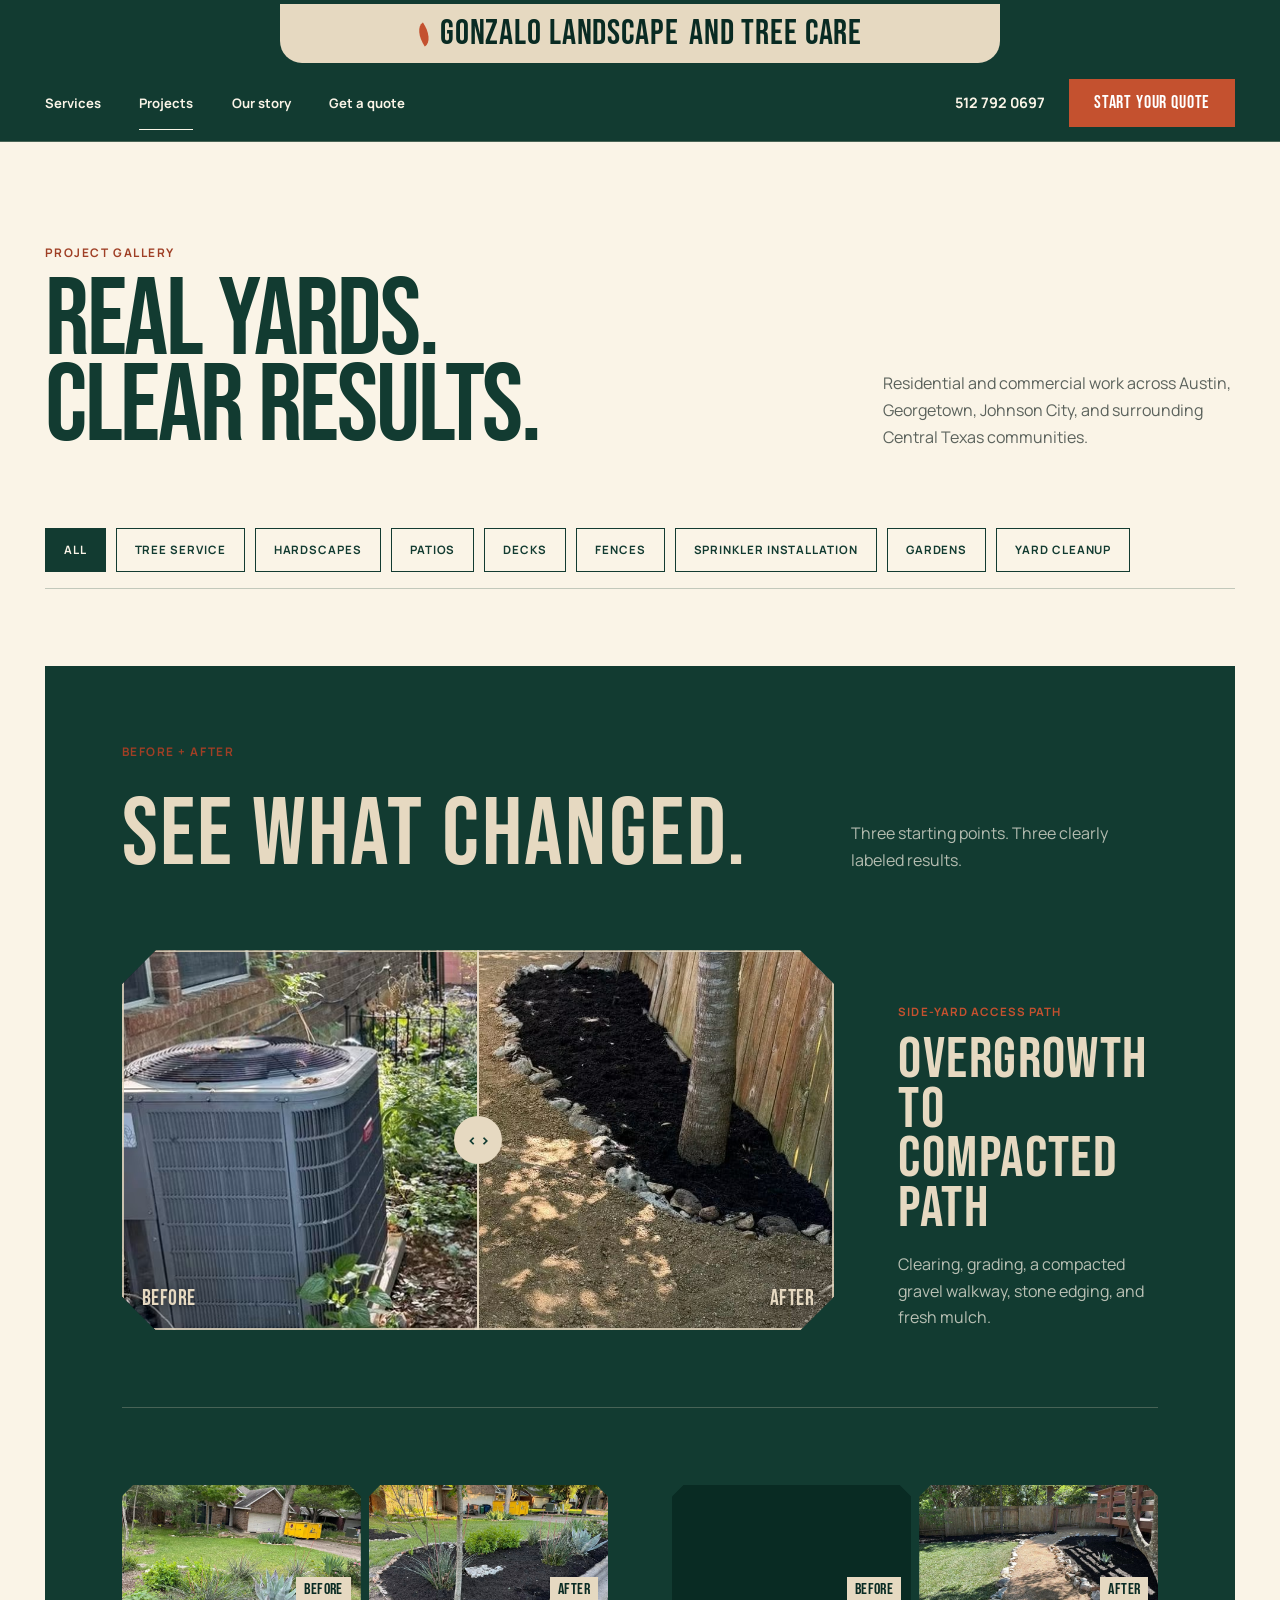
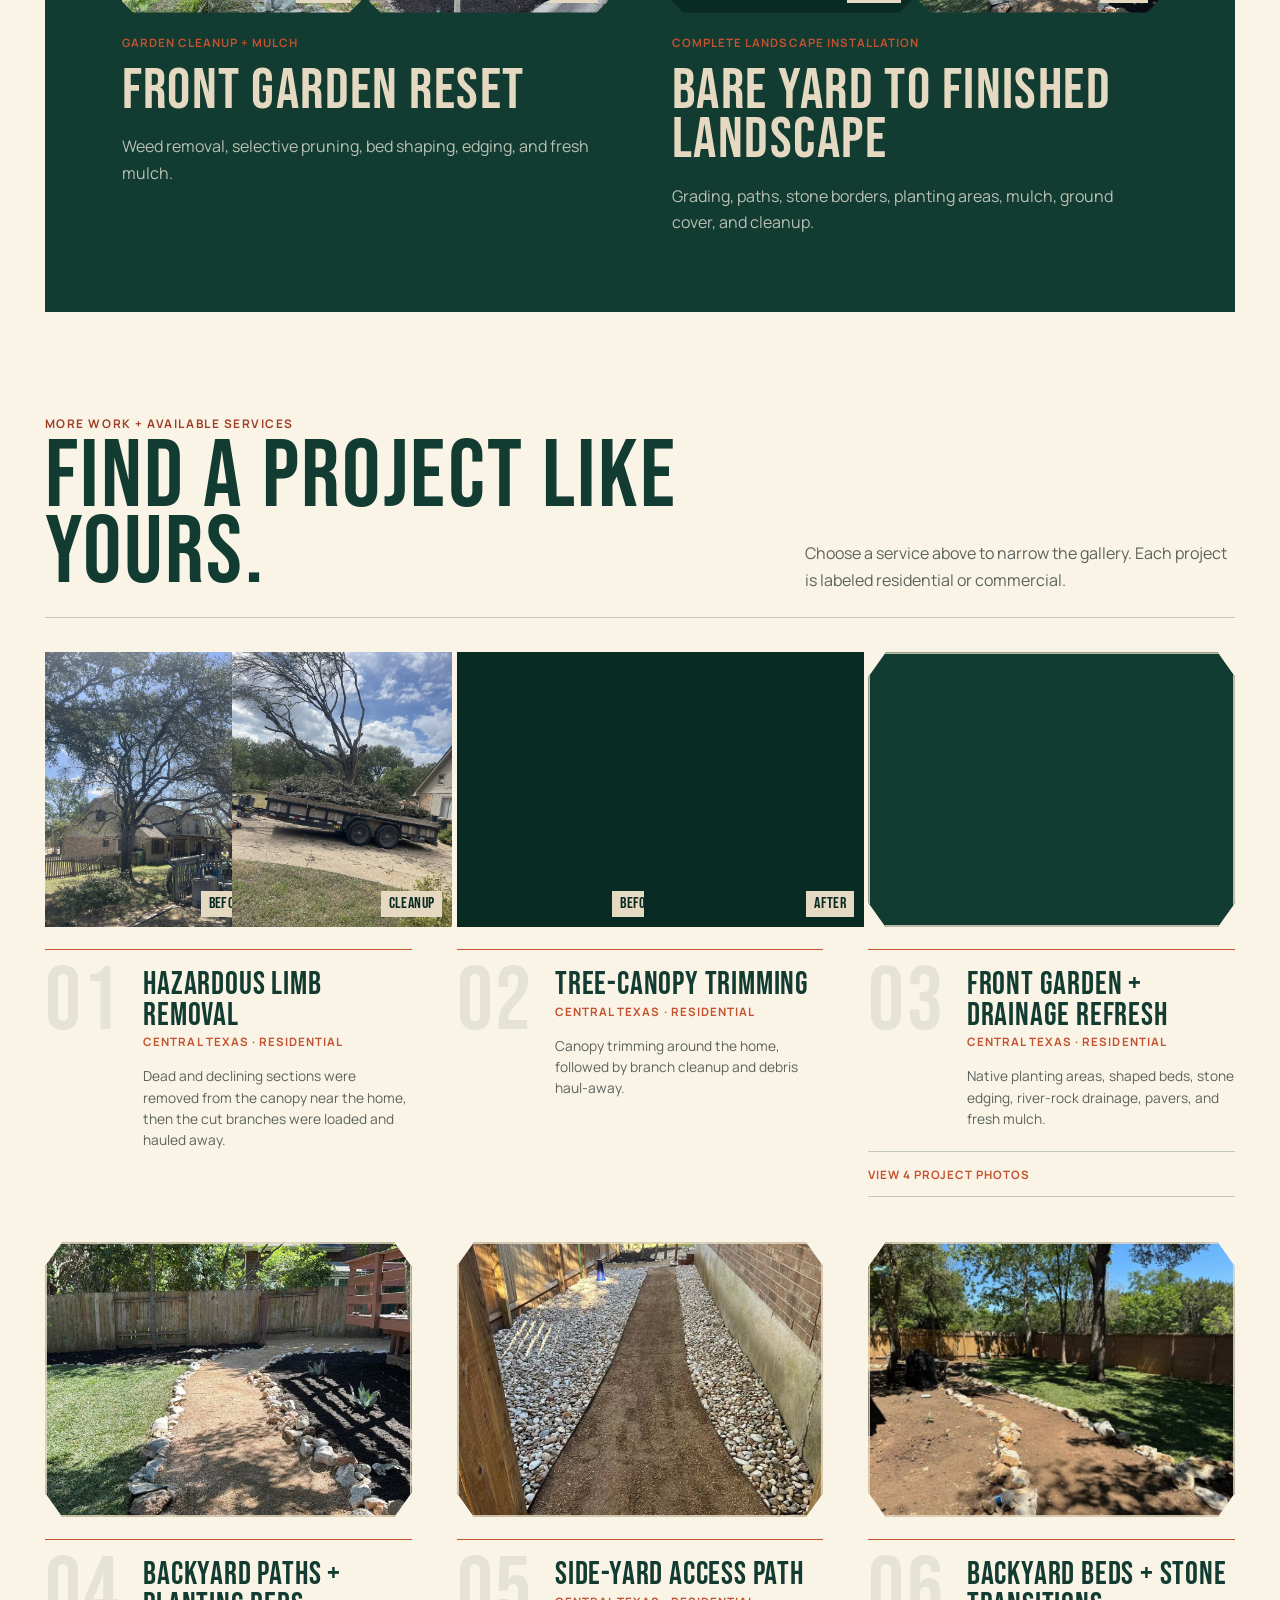
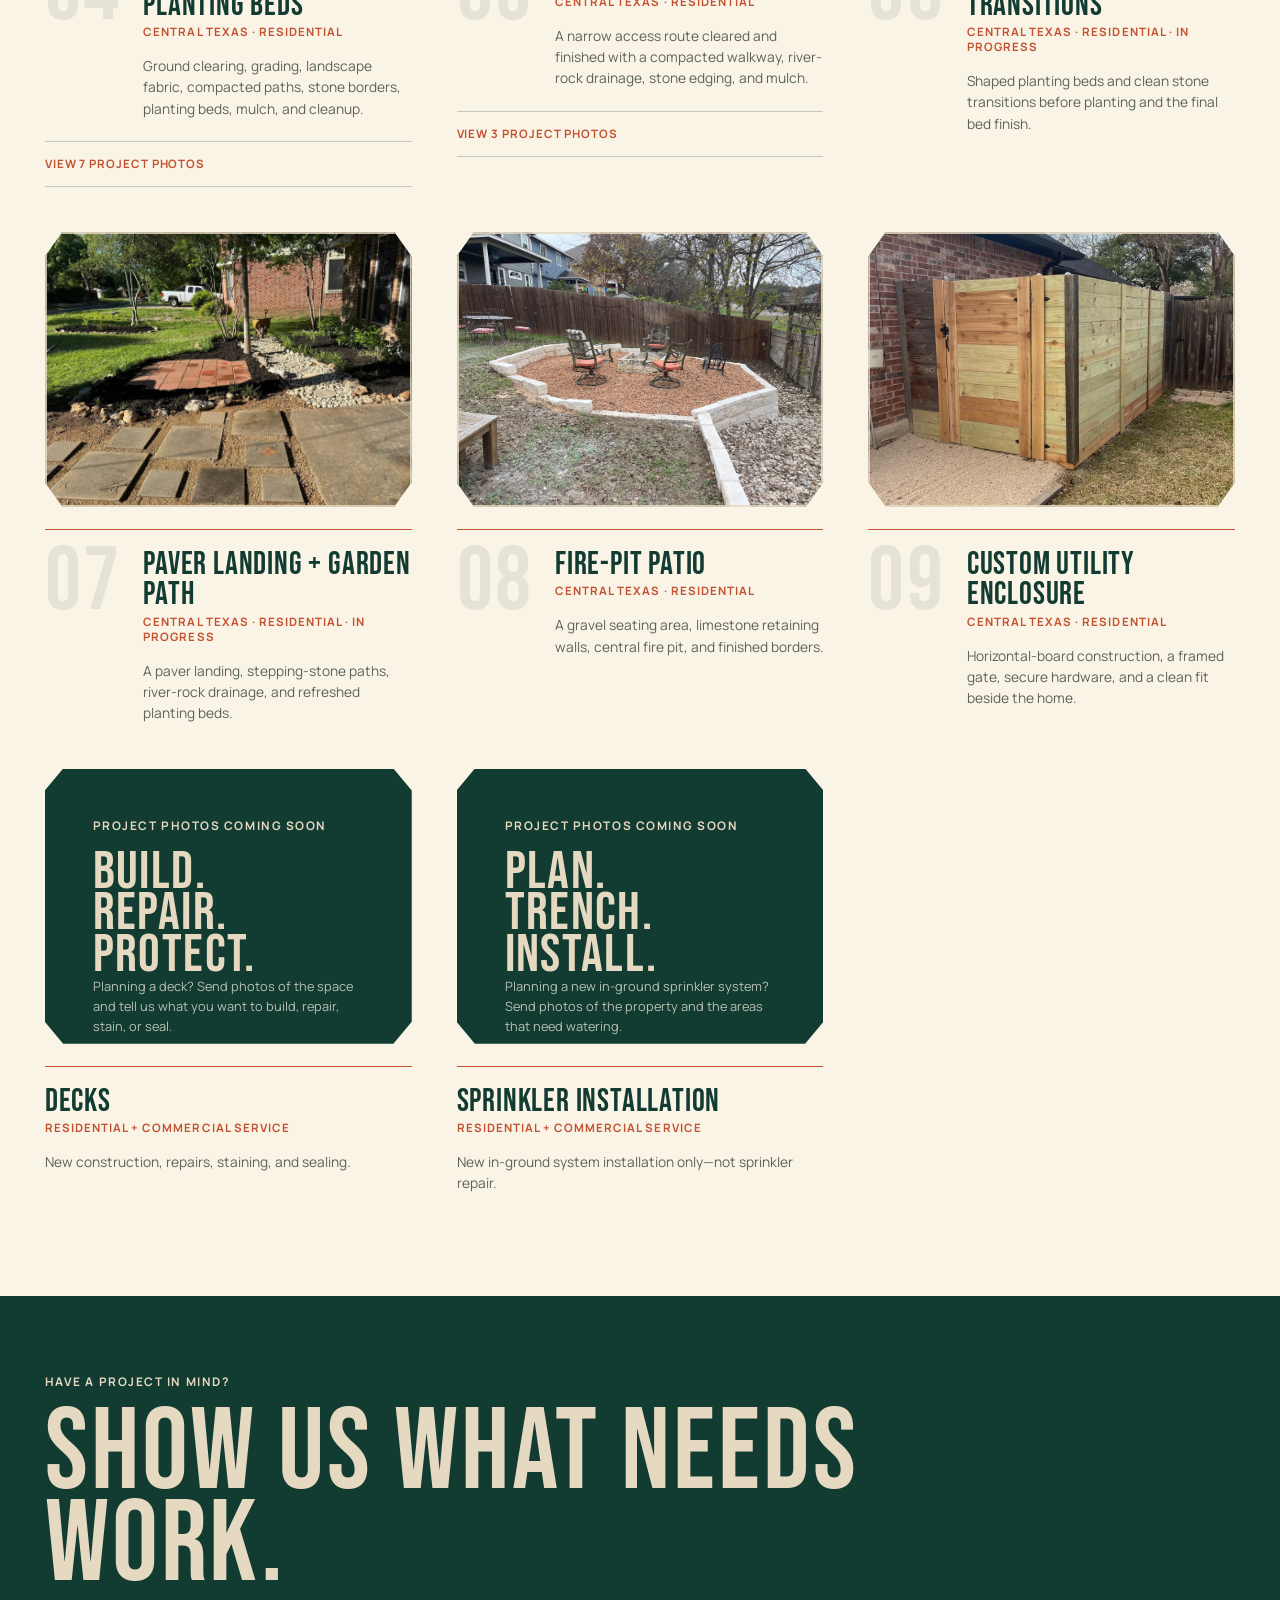
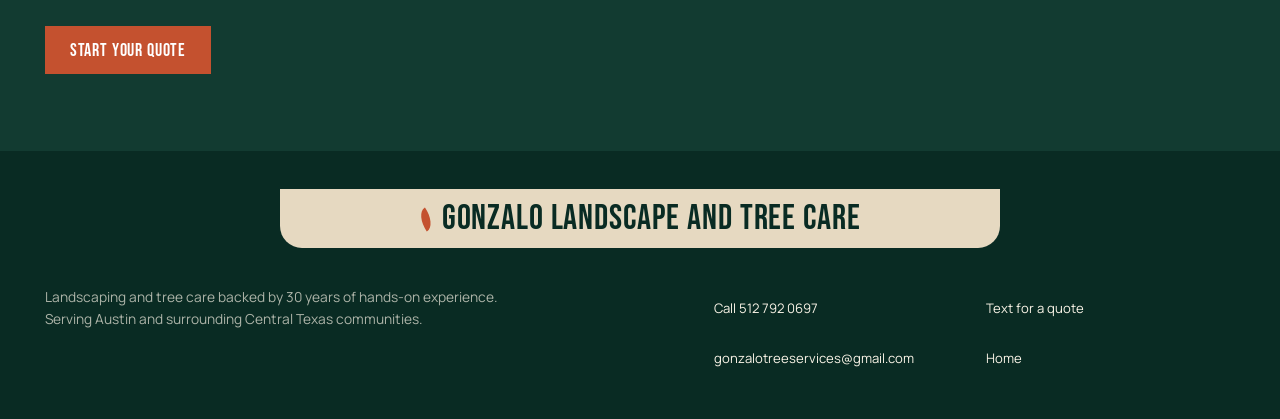
==== commit 6e4baa02: "Add real project and crew photos" ====
--- a/projects.html
+++ b/projects.html
@@ -74,32 +74,37 @@
         <div class="project-grid-heading reveal" data-project-grid-heading><div><p class="kicker" data-project-grid-kicker>More work + available services</p><h2 class="display-type" data-project-grid-title>Find a project like yours.</h2></div><p data-project-grid-summary>Choose a service above to narrow the gallery. Each project is labeled residential or commercial.</p></div>
         <div class="project-grid" data-project-grid>
           <article class="project-card project-story-card reveal" data-category="tree-service yard-cleanup">
+            <div class="before-after-images project-story-pair"><figure><img loading="lazy" decoding="async" src="assets/projects/residential-hazardous-limb-removal-before.jpg" alt="Large residential tree before hazardous dead and declining limbs were removed near the home" /><figcaption class="display-type">Before</figcaption></figure><figure><img loading="lazy" decoding="async" src="assets/projects/residential-hazardous-limb-removal-progress.jpg" alt="Residential tree during safety pruning with rigging ropes and removed branches loaded for haul-off" /><figcaption class="display-type">Cleanup</figcaption></figure></div>
+            <div class="project-meta"><span class="project-index display-type">01</span><div><h2 class="display-type">Hazardous limb removal</h2><p class="project-location">Central Texas · Residential</p><p>Dead and declining sections were removed from the canopy near the home, then the cut branches were loaded and hauled away.</p></div></div>
+          </article>
+
+          <article class="project-card project-story-card reveal" data-category="tree-service yard-cleanup">
             <div class="before-after-images project-story-pair"><figure><img loading="lazy" decoding="async" src="assets/projects/residential-tree-canopy-before.jpg" alt="Large residential front-yard tree before canopy trimming" /><figcaption class="display-type">Before</figcaption></figure><figure><img loading="lazy" decoding="async" src="assets/projects/residential-tree-canopy-after.jpg" alt="Residential front-yard tree after canopy trimming and debris cleanup" /><figcaption class="display-type">After</figcaption></figure></div>
-            <div class="project-meta"><span class="project-index display-type">01</span><div><h2 class="display-type">Tree-canopy trimming</h2><p class="project-location">Central Texas · Residential</p><p>Canopy trimming around the home, followed by branch cleanup and debris haul-away.</p></div></div>
+            <div class="project-meta"><span class="project-index display-type">02</span><div><h2 class="display-type">Tree-canopy trimming</h2><p class="project-location">Central Texas · Residential</p><p>Canopy trimming around the home, followed by branch cleanup and debris haul-away.</p></div></div>
           </article>
 
           <article class="project-card project-story-card reveal" data-category="gardens hardscapes yard-cleanup">
             <div class="photo-frame project-photo"><img loading="lazy" decoding="async" src="assets/projects/residential-front-garden-mulch-after.jpg" alt="Residential front garden after bed shaping, stone edging, and fresh dark mulch" /></div>
-            <div class="project-meta"><span class="project-index display-type">02</span><div><h2 class="display-type">Front garden + drainage refresh</h2><p class="project-location">Central Texas · Residential</p><p>Native planting areas, shaped beds, stone edging, river-rock drainage, pavers, and fresh mulch.</p></div></div>
+            <div class="project-meta"><span class="project-index display-type">03</span><div><h2 class="display-type">Front garden + drainage refresh</h2><p class="project-location">Central Texas · Residential</p><p>Native planting areas, shaped beds, stone edging, river-rock drainage, pavers, and fresh mulch.</p></div></div>
             <details class="project-photo-set"><summary>View 4 project photos</summary><div class="project-photo-set-grid"><figure><img loading="lazy" decoding="async" src="assets/projects/residential-front-garden-native-plants-before.jpg" alt="Residential front garden before the bed and drainage refresh" /><figcaption>Before · Existing native plants and beds</figcaption></figure><figure><img loading="lazy" decoding="async" src="assets/projects/residential-front-garden-bed-edging-progress.jpg" alt="Crew member shaping a residential front garden bed" /><figcaption>Progress · Bed shaping and cleanup</figcaption></figure><figure><img loading="lazy" decoding="async" src="assets/projects/residential-front-yard-pavers-river-rock-progress.jpg" alt="Residential front yard during paver, river-rock drainage, and garden-bed installation" /><figcaption>Progress · Pavers and river-rock drainage</figcaption></figure><figure><img loading="lazy" decoding="async" src="assets/projects/residential-front-garden-mulch-after.jpg" alt="Residential front garden completed with stone edging and fresh mulch" /><figcaption>After · Edged beds and fresh mulch</figcaption></figure></div></details>
           </article>
 
           <article class="project-card project-story-card reveal" data-category="hardscapes gardens yard-cleanup">
             <div class="photo-frame project-photo"><img loading="lazy" decoding="async" src="assets/projects/residential-backyard-curved-gravel-path-after.jpg" alt="Completed residential backyard gravel path with stone borders and mulched planting beds" /></div>
-            <div class="project-meta"><span class="project-index display-type">03</span><div><h2 class="display-type">Backyard paths + planting beds</h2><p class="project-location">Central Texas · Residential</p><p>Ground clearing, grading, landscape fabric, compacted paths, stone borders, planting beds, mulch, and cleanup.</p></div></div>
+            <div class="project-meta"><span class="project-index display-type">04</span><div><h2 class="display-type">Backyard paths + planting beds</h2><p class="project-location">Central Texas · Residential</p><p>Ground clearing, grading, landscape fabric, compacted paths, stone borders, planting beds, mulch, and cleanup.</p></div></div>
             <details class="project-photo-set"><summary>View 7 project photos</summary><div class="project-photo-set-grid"><figure><img loading="lazy" decoding="async" src="assets/projects/residential-backyard-path-layout-before.jpg" alt="Residential backyard before grading and gravel-path construction" /><figcaption>Before · Path layout</figcaption></figure><figure><img loading="lazy" decoding="async" src="assets/projects/residential-backyard-grading-progress.jpg" alt="Residential backyard during grading and soil preparation" /><figcaption>Progress · Grading</figcaption></figure><figure><img loading="lazy" decoding="async" src="assets/projects/residential-backyard-landscape-fabric-progress.jpg" alt="Landscape fabric installed for a residential backyard path" /><figcaption>Progress · Landscape fabric</figcaption></figure><figure><img loading="lazy" decoding="async" src="assets/projects/residential-backyard-gravel-path-installation-progress.jpg" alt="Gravel staged across landscape fabric during residential path construction" /><figcaption>Progress · Gravel installation</figcaption></figure><figure><img loading="lazy" decoding="async" src="assets/projects/residential-backyard-path-mulch-progress.jpg" alt="Residential backyard with compacted paths, stone edging, and new mulch in progress" /><figcaption>Progress · Paths and mulch</figcaption></figure><figure><img loading="lazy" decoding="async" src="assets/projects/residential-backyard-curved-gravel-path-after.jpg" alt="Completed curved gravel path and dark planting beds in a residential backyard" /><figcaption>After · Curved gravel path</figcaption></figure><figure><img loading="lazy" decoding="async" src="assets/projects/residential-backyard-groundcover-stone-border-after.jpg" alt="Residential backyard after ground-cover installation and stone border construction" /><figcaption>After · Ground cover and borders</figcaption></figure></div></details>
           </article>
 
           <article class="project-card project-story-card project-card-portrait reveal" data-category="hardscapes yard-cleanup">
             <div class="photo-frame project-photo"><img loading="lazy" decoding="async" src="assets/projects/residential-side-yard-path-river-rock-after.jpg" alt="Completed compacted residential side-yard path bordered with river rock" /></div>
-            <div class="project-meta"><span class="project-index display-type">04</span><div><h2 class="display-type">Side-yard access path</h2><p class="project-location">Central Texas · Residential</p><p>A narrow access route cleared and finished with a compacted walkway, river-rock drainage, stone edging, and mulch.</p></div></div>
+            <div class="project-meta"><span class="project-index display-type">05</span><div><h2 class="display-type">Side-yard access path</h2><p class="project-location">Central Texas · Residential</p><p>A narrow access route cleared and finished with a compacted walkway, river-rock drainage, stone edging, and mulch.</p></div></div>
             <details class="project-photo-set"><summary>View 3 project photos</summary><div class="project-photo-set-grid"><figure><img loading="lazy" decoding="async" src="assets/projects/residential-side-yard-path-layout-before.jpg" alt="Residential side yard before compacted-path and river-rock installation" /><figcaption>Before · Cleared path layout</figcaption></figure><figure><img loading="lazy" decoding="async" src="assets/projects/residential-side-yard-compacted-path-after.jpg" alt="Residential side yard after compacted-path construction and mulching" /><figcaption>After · Compacted path and mulch</figcaption></figure><figure><img loading="lazy" decoding="async" src="assets/projects/residential-side-yard-path-river-rock-after.jpg" alt="Completed residential side-yard path with river-rock drainage on both sides" /><figcaption>After · River-rock drainage</figcaption></figure></div></details>
           </article>
 
-          <article class="project-card reveal" data-category="gardens hardscapes"><div class="photo-frame project-photo"><img loading="lazy" decoding="async" src="assets/projects/backyard-lawn-and-beds-progress.jpg" alt="Backyard with shaped planting beds and clean stone transitions during installation" /></div><div class="project-meta"><span class="project-index display-type">05</span><div><h2 class="display-type">Backyard beds + stone transitions</h2><p class="project-location">Central Texas · Residential · In progress</p><p>Shaped planting beds and clean stone transitions before planting and the final bed finish.</p></div></div></article>
-          <article class="project-card reveal" data-category="gardens hardscapes"><div class="photo-frame project-photo"><img loading="lazy" decoding="async" src="assets/projects/front-yard-hardscape-and-beds-progress.jpg" alt="Front-yard installation in progress with a paver landing, stepping stones, river rock, and mulched beds" /></div><div class="project-meta"><span class="project-index display-type">06</span><div><h2 class="display-type">Paver landing + garden path</h2><p class="project-location">Central Texas · Residential · In progress</p><p>A paver landing, stepping-stone paths, river-rock drainage, and refreshed planting beds.</p></div></div></article>
-          <article class="project-card reveal" data-category="patios hardscapes"><div class="photo-frame project-photo"><img loading="lazy" decoding="async" src="assets/projects/backyard-gravel-fire-pit-patio-after.jpg?v=20260812-2" alt="Finished backyard gravel patio with limestone retaining walls and a central fire pit" /></div><div class="project-meta"><span class="project-index display-type">07</span><div><h2 class="display-type">Fire-pit patio</h2><p class="project-location">Central Texas · Residential</p><p>A gravel seating area, limestone retaining walls, central fire pit, and finished borders.</p></div></div></article>
-          <article class="project-card project-card-portrait reveal" data-category="fences"><div class="photo-frame project-photo"><img loading="lazy" decoding="async" src="assets/projects/backyard-horizontal-wood-fence-enclosure-after.jpg?v=20260812-2" alt="New horizontal-board utility enclosure and gate built beside a brick home" /></div><div class="project-meta"><span class="project-index display-type">08</span><div><h2 class="display-type">Custom utility enclosure</h2><p class="project-location">Central Texas · Residential</p><p>Horizontal-board construction, a framed gate, secure hardware, and a clean fit beside the home.</p></div></div></article>
+          <article class="project-card reveal" data-category="gardens hardscapes"><div class="photo-frame project-photo"><img loading="lazy" decoding="async" src="assets/projects/backyard-lawn-and-beds-progress.jpg" alt="Backyard with shaped planting beds and clean stone transitions during installation" /></div><div class="project-meta"><span class="project-index display-type">06</span><div><h2 class="display-type">Backyard beds + stone transitions</h2><p class="project-location">Central Texas · Residential · In progress</p><p>Shaped planting beds and clean stone transitions before planting and the final bed finish.</p></div></div></article>
+          <article class="project-card reveal" data-category="gardens hardscapes"><div class="photo-frame project-photo"><img loading="lazy" decoding="async" src="assets/projects/front-yard-hardscape-and-beds-progress.jpg" alt="Front-yard installation in progress with a paver landing, stepping stones, river rock, and mulched beds" /></div><div class="project-meta"><span class="project-index display-type">07</span><div><h2 class="display-type">Paver landing + garden path</h2><p class="project-location">Central Texas · Residential · In progress</p><p>A paver landing, stepping-stone paths, river-rock drainage, and refreshed planting beds.</p></div></div></article>
+          <article class="project-card reveal" data-category="patios hardscapes"><div class="photo-frame project-photo"><img loading="lazy" decoding="async" src="assets/projects/backyard-gravel-fire-pit-patio-after.jpg?v=20260812-2" alt="Finished backyard gravel patio with limestone retaining walls and a central fire pit" /></div><div class="project-meta"><span class="project-index display-type">08</span><div><h2 class="display-type">Fire-pit patio</h2><p class="project-location">Central Texas · Residential</p><p>A gravel seating area, limestone retaining walls, central fire pit, and finished borders.</p></div></div></article>
+          <article class="project-card project-card-portrait reveal" data-category="fences"><div class="photo-frame project-photo"><img loading="lazy" decoding="async" src="assets/projects/backyard-horizontal-wood-fence-enclosure-after.jpg?v=20260812-2" alt="New horizontal-board utility enclosure and gate built beside a brick home" /></div><div class="project-meta"><span class="project-index display-type">09</span><div><h2 class="display-type">Custom utility enclosure</h2><p class="project-location">Central Texas · Residential</p><p>Horizontal-board construction, a framed gate, secure hardware, and a clean fit beside the home.</p></div></div></article>
           <article class="project-card project-card-placeholder reveal" data-category="decks"><div class="project-placeholder" aria-label="Deck project photos coming soon"><p class="kicker">Project photos coming soon</p><p class="display-type">Build.<br />Repair.<br />Protect.</p><span>Planning a deck? Send photos of the space and tell us what you want to build, repair, stain, or seal.</span></div><div class="project-meta"><div><h2 class="display-type">Decks</h2><p class="project-location">Residential + commercial service</p><p>New construction, repairs, staining, and sealing.</p></div></div></article>
           <article class="project-card project-card-placeholder reveal" data-category="sprinklers"><div class="project-placeholder" aria-label="Sprinkler installation photos coming soon"><p class="kicker">Project photos coming soon</p><p class="display-type">Plan.<br />Trench.<br />Install.</p><span>Planning a new in-ground sprinkler system? Send photos of the property and the areas that need watering.</span></div><div class="project-meta"><div><h2 class="display-type">Sprinkler Installation</h2><p class="project-location">Residential + commercial service</p><p>New in-ground system installation only—not sprinkler repair.</p></div></div></article>
         </div>
--- a/styles.css
+++ b/styles.css
@@ -917,7 +917,26 @@
 }
 
 .story-hero-media {
-  margin: 0;
+  width: min(100%, 500px);
+  margin: 0;
+  justify-self: center;
+}
+
+.story-senior-photo {
+  aspect-ratio: 9 / 16;
+  background: var(--cedar-deep);
+}
+
+.story-senior-photo img {
+  width: 100%;
+  height: 100%;
+  object-fit: contain;
+}
+
+.story-senior-photo-primary img {
+  object-fit: cover;
+  transform: scale(1.08);
+  transform-origin: 50% 47%;
 }
 
 .story-photo-placeholder {
@@ -980,8 +999,38 @@
 .story-chapter {
   display: grid;
   grid-template-columns: minmax(300px, 0.8fr) minmax(300px, 0.75fr);
+  grid-template-rows: auto 1fr;
   gap: clamp(30px, 6vw, 90px);
+  align-items: start;
   background: var(--limestone);
+}
+
+.story-foundation-heading {
+  grid-column: 1;
+  grid-row: 1;
+}
+
+.story-foundation-media {
+  grid-column: 2;
+  grid-row: 1 / span 2;
+  width: min(100%, 500px);
+  margin: 0;
+  justify-self: center;
+}
+
+.story-foundation-media figcaption {
+  margin-top: 12px;
+  color: var(--muted);
+  font-size: 0.7rem;
+  font-weight: 700;
+  letter-spacing: 0.07em;
+  text-align: right;
+  text-transform: uppercase;
+}
+
+.story-prose {
+  grid-column: 1;
+  grid-row: 2;
 }
 
 .story-chapter h2,
@@ -1004,6 +1053,34 @@
   gap: clamp(44px, 8vw, 120px);
   align-items: center;
   background: var(--plaster);
+}
+
+.story-crew-media {
+  margin: 0;
+}
+
+.story-crew-photo {
+  aspect-ratio: 4 / 5;
+}
+
+.story-crew-photo img {
+  object-position: 50% 44%;
+}
+
+.story-crew-media figcaption {
+  display: flex;
+  justify-content: space-between;
+  gap: 18px;
+  margin-top: 12px;
+  color: var(--muted);
+  font-size: 0.7rem;
+  font-weight: 700;
+  letter-spacing: 0.07em;
+  text-transform: uppercase;
+}
+
+.story-crew-media figcaption strong {
+  color: var(--cedar);
 }
 
 .story-proof-copy h2 {
@@ -2006,6 +2083,17 @@
     min-height: 0;
   }
 
+  .story-foundation-heading,
+  .story-foundation-media,
+  .story-prose {
+    grid-column: auto;
+    grid-row: auto;
+  }
+
+  .story-foundation-media {
+    justify-self: start;
+  }
+
   .hero-intro {
     max-width: 540px;
     margin: clamp(28px, 5vw, 44px) 0 0;
